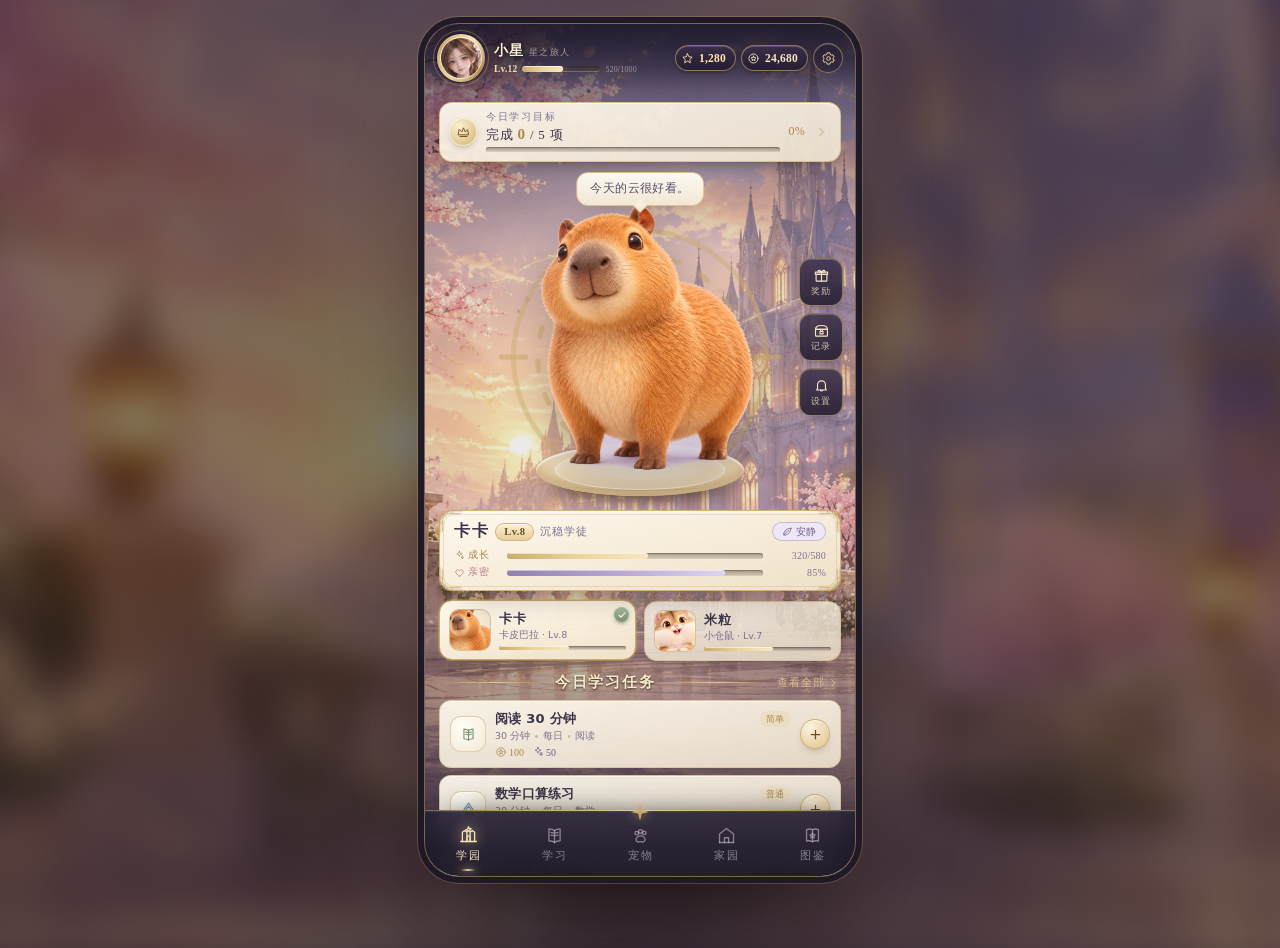
==== index.html @ 2365d0ed "xingban pwa" ====
<!DOCTYPE html>
<html lang="zh-CN">
<head>
  <meta charset="UTF-8" />
  <meta name="viewport" content="width=device-width, initial-scale=1, viewport-fit=cover" />
  <meta name="theme-color" content="#1A1624" />
  <meta name="description" content="星伴学园 · 典雅奇幻宠物养成学园，和卡皮巴拉、小仓鼠一起探索世界。" />
  <title>星伴学园 · Star Buddy Academy</title>
  <link rel="icon" type="image/svg+xml" href="assets/favicon.svg" />
  <link rel="apple-touch-icon" href="assets/favicon.svg" />
  <link rel="manifest" href="manifest.webmanifest" />
  <meta name="mobile-web-app-capable" content="yes" />
  <meta name="apple-mobile-web-app-capable" content="yes" />
  <meta name="apple-mobile-web-app-status-bar-style" content="black-translucent" />
  <meta name="apple-mobile-web-app-title" content="星伴学园" />
  <link rel="apple-touch-icon" sizes="180x180" href="assets/icons/apple-touch-icon.png" />

  <link rel="preload" as="image" href="assets/backgrounds/academy-dusk.webp" />
  <link rel="preload" as="image" href="assets/pets/capybara/idle.webp" />
  <link rel="preload" as="image" href="assets/pets/hamster/idle.webp" />

  <link rel="stylesheet" href="styles/tokens.css?v=5" />
  <link rel="stylesheet" href="styles/base.css?v=5" />
  <link rel="stylesheet" href="styles/components.css?v=5" />
  <link rel="stylesheet" href="styles/home.css?v=5" />
  <link rel="stylesheet" href="styles/pet.css?v=5" />
  <link rel="stylesheet" href="styles/pages.css?v=5" />
  <link rel="stylesheet" href="styles/modal.css?v=5" />
  <link rel="stylesheet" href="styles/wardrobe.css?v=5" />
  <link rel="stylesheet" href="styles/garden.css?v=5" />
  <link rel="stylesheet" href="styles/extras.css?v=5" />
  <link rel="stylesheet" href="styles/responsive.css?v=5" />
  <link rel="stylesheet" href="styles/polish.css?v=6" />

  <script src="js/vendor/vue.global.prod.js?v=5"></script>
  <script src="js/icons.js?v=5"></script>
  <script src="js/ornaments.js?v=5"></script>
  <script src="js/profiles.js?v=7"></script>
  <script src="js/assets.js?v=5"></script>
  <script src="js/pets.js?v=5"></script>
  <script src="js/data/catalog.js?v=5"></script>
  <script src="js/store.js?v=5"></script>
  <script src="js/data/wardrobe.js?v=5"></script>
  <script src="js/data/world.js?v=5"></script>
  <script src="js/store-world.js?v=5"></script>
  <script src="js/store-parent.js?v=5"></script>
  <script src="js/store-reset.js?v=7"></script>
</head>
<body>
  <div id="boot-error" style="display:none;position:fixed;inset:0;z-index:99999;background:#FFFDF7;color:#2B2233;padding:18px;font:13px/1.6 -apple-system,'Microsoft YaHei',sans-serif;overflow:auto;">
    <h2 style="font-size:16px;margin:0 0 8px;">星伴学园启动失败</h2>
    <p style="margin:0 0 10px;color:#8A6D3B;">请把这个画面截图发给开发者。</p>
    <pre id="boot-error-text" style="white-space:pre-wrap;word-break:break-all;background:#F4ECDC;border:1px solid #D9C79C;border-radius:8px;padding:10px;font-size:11px;margin:0 0 12px;"></pre>
    <button onclick="location.reload()" style="padding:10px 18px;border-radius:8px;border:1px solid #D9C79C;background:#F8EAC6;font-size:14px;">重新加载</button>
  </div>
  <script>
    window.__xbErr = (function () {
      var shown = false;
      return function (msg) {
        var box = document.getElementById('boot-error');
        var txt = document.getElementById('boot-error-text');
        if (!box || !txt) return;
        txt.textContent =
          '构建：2026-11-05-diagnostic\n' +
          'UA：' + navigator.userAgent + '\n' +
          'hint：' + msg;
        box.style.display = 'block';
        shown = true;
      };
    })();
    window.addEventListener('error', function (e) {
      var where = (e.filename || '') + ':' + (e.lineno || '');
      window.__xbErr((e.error && (e.error.stack || e.error.message)) || (e.message + ' @' + where));
    });
    window.addEventListener('unhandledrejection', function (e) {
      var r = e.reason;
      window.__xbErr('Promise 错误：' + ((r && (r.stack || r.message)) || r));
    });
    setTimeout(function () {
      var app = document.getElementById('app');
      if (app && app.querySelector('.boot')) {
        window.__xbErr('页面已加载，但 Vue 没有启动（可能是旧版 WebView 不支持某些语法）。');
      }
    }, 5000);
  </script>
  <div id="app">
    <div class="boot">
      <div class="boot__orb"></div>
      <p class="boot__text">星伴学园正在点亮灯火…</p>
    </div>
  </div>

  <noscript>
    <p style="padding:24px;font-family:sans-serif;">星伴学园需要启用 JavaScript 才能进入。</p>
  </noscript>

  <script src="js/audio.js?v=6"></script>
  <script src="js/fx.js?v=6"></script>
  <script src="js/components/ui.js?v=5"></script>
  <script src="js/components/pet-actor.js?v=5"></script>
  <script src="js/components/quest-card.js?v=5"></script>
  <script src="js/components/study-timer.js?v=5"></script>
  <script src="js/components/wardrobe.js?v=5"></script>
  <script src="js/components/parent-ui.js?v=5"></script>
  <script src="js/components/modals.js?v=5"></script>
  <script src="js/views/home.js?v=5"></script>
  <script src="js/views/study.js?v=5"></script>
  <script src="js/views/pet.js?v=5"></script>
  <script src="js/views/collection.js?v=5"></script>
  <script src="js/views/garden.js?v=5"></script>
  <script src="js/views/explore.js?v=5"></script>
  <script src="js/views/diary.js?v=5"></script>
  <script src="js/views/parent.js?v=5"></script>
  <script src="js/app.js?v=5"></script>
  <script>
    if ('serviceWorker' in navigator) {
      window.addEventListener('load', function () {
        navigator.serviceWorker.register('sw.js').catch(function () {});
      });
    }
  </script>
</body>
</html>
---- styles/tokens.css ----
/* ==========================================================================
   星伴学园 · 设计令牌 v2 · 典雅奇幻手游
   ivory / parchment / champagne gold / dusty lavender / mist blue / sage
   ========================================================================== */

:root {
  color-scheme: light;

  /* 象牙白 · 羊皮纸 */
  --ivory-0: #FFFCF6;
  --ivory-1: #FBF5E9;
  --ivory-2: #F5EBD9;
  --ivory-3: #EBDDC4;
  --parch-0: #F9F1E1;
  --parch-1: #F0E2C8;
  --parch-2: #E4D2B2;

  /* 香槟金 / 古铜金 */
  --gold-0: #F7EACA;
  --gold-1: #E3CA96;
  --gold-2: #C9A96A;
  --gold-3: #A9854A;
  --gold-4: #7C5E34;

  /* 灰调薰衣草紫 */
  --lav-0: #F0EBF9;
  --lav-1: #DED4EF;
  --lav-2: #B9A9D5;
  --lav-3: #8E7FAF;
  --lav-4: #6A5C88;
  --lav-5: #4A3F63;

  /* 雾霭蓝 */
  --blue-1: #CBDCEC;
  --blue-2: #93B2CD;
  --blue-3: #5F80A4;

  /* 鼠尾草绿 */
  --sage-1: #D6E2D3;
  --sage-2: #A8BFA5;
  --sage-3: #779171;

  /* 玫瑰粉 */
  --rose-1: #F2DADE;
  --rose-2: #DBABB4;
  --rose-3: #B87B86;

  /* 墨色 */
  --ink-1: #3B3448;
  --ink-2: #574E68;
  --ink-3: #7A7190;
  --ink-4: #A79DB8;
  --ink-5: #C9C1D6;
  --ink-6: #E4DFEC;

  --night-0: #241E31;
  --night-1: #1A1624;

  /* 语义色 */
  --text-strong: var(--ink-1);
  --text: var(--ink-2);
  --text-soft: var(--ink-3);
  --text-gold: var(--gold-3);

  /* 渐变 */
  --grad-parch: linear-gradient(168deg, #FDF8ED 0%, #F7EDDB 48%, #EFE0C6 100%);
  --grad-parch-deep: linear-gradient(168deg, #F6EAD4 0%, #EEDFC3 55%, #E3D0AE 100%);
  --grad-gold: linear-gradient(135deg, #F8ECCB 0%, #E3CA96 34%, #C9A96A 58%, #F2DFB2 100%);
  --grad-gold-line: linear-gradient(90deg, rgba(201, 169, 106, 0) 0%, #C9A96A 22%, #E8D5A6 50%, #C9A96A 78%, rgba(201, 169, 106, 0) 100%);
  --grad-lav: linear-gradient(163deg, #A99BCC 0%, #8375AC 46%, #5F527F 100%);
  --grad-night: linear-gradient(180deg, rgba(36, 30, 49, 0.92), rgba(26, 22, 36, 0.96));
  --grad-glass: linear-gradient(180deg, rgba(253, 248, 237, 0.94) 0%, rgba(246, 235, 214, 0.82) 100%);
  --grad-glass-dark: linear-gradient(180deg, rgba(58, 48, 74, 0.82) 0%, rgba(38, 31, 51, 0.9) 100%);

  /* 描边 */
  --line-gold: rgba(201, 169, 106, 0.85);
  --line-gold-soft: rgba(201, 169, 106, 0.45);
  --line-gold-faint: rgba(201, 169, 106, 0.22);
  --line-light: rgba(255, 255, 255, 0.7);

  /* 阴影 */
  --shadow-panel: 0 18px 36px -22px rgba(43, 31, 20, 0.55), 0 2px 0 rgba(255, 255, 255, 0.5) inset;
  --shadow-float: 0 26px 50px -26px rgba(30, 22, 18, 0.65);
  --shadow-soft: 0 8px 18px -12px rgba(43, 31, 20, 0.45);
  --shadow-gold: 0 0 18px -4px rgba(201, 169, 106, 0.55);
  --shadow-modal: 0 40px 90px -40px rgba(10, 8, 14, 0.9);
  --shadow-pet: drop-shadow(0 18px 22px rgba(53, 38, 28, 0.32));

  /* 圆角 */
  --r-xs: 6px;
  --r-sm: 10px;
  --r-md: 14px;
  --r-lg: 18px;
  --r-xl: 24px;
  --r-pill: 999px;

  /* 动效 */
  --ease-out: cubic-bezier(0.22, 0.88, 0.3, 1);
  --ease-spring: cubic-bezier(0.34, 1.4, 0.64, 1);
  --ease-soft: cubic-bezier(0.4, 0, 0.2, 1);

  /* 字体 */
  --font-title: "Noto Serif SC", "Source Han Serif SC", "Songti SC", "STSong", "SimSun", serif;
  --font-body: "PingFang SC", "HarmonyOS Sans SC", "MiSans", "Source Han Sans SC", "Noto Sans SC",
    "Microsoft YaHei", system-ui, -apple-system, sans-serif;
  --font-num: "Optima", "Palatino Linotype", "Georgia", var(--font-title);

  /* 布局 */
  --frame-max: 430px;
  --nav-h: 66px;
  --safe-top: env(safe-area-inset-top, 0px);
  --safe-bottom: env(safe-area-inset-bottom, 0px);

  /* 状态 / 分类色 */
  --tint-rose: #C88A93;
  --tint-blue: #6E8FB3;
  --tint-lavender: #8A78B8;
  --tint-sage: #79936F;
  --tint-mint: #6FA98F;
  --tint-gold: #B08644;
  --tint-violet: #8C6FB8;
}
---- styles/base.css ----
/* ==========================================================================
   星伴学园 · 基础层 v2
   ========================================================================== */

*,
*::before,
*::after {
  box-sizing: border-box;
}

html,
body {
  margin: 0;
  padding: 0;
  min-height: 100%;
}

html {
  -webkit-text-size-adjust: 100%;
  text-size-adjust: 100%;
}

body {
  font-family: var(--font-body);
  color: var(--text);
  background: #171320;
  min-height: 100dvh;
  -webkit-font-smoothing: antialiased;
  -moz-osx-font-smoothing: grayscale;
  overscroll-behavior: none;
}

/* 桌面：环境背景 */
body::before {
  content: "";
  position: fixed;
  inset: -40px;
  background:
    radial-gradient(120% 90% at 50% 0%, rgba(90, 72, 120, 0.5), transparent 60%),
    radial-gradient(90% 70% at 50% 100%, rgba(58, 44, 80, 0.7), transparent 66%),
    url("../assets/backgrounds/academy-dusk.webp") center / cover no-repeat;
  filter: blur(16px) saturate(1.15) brightness(0.52);
  transform: scale(1.06);
  z-index: 0;
}

#app {
  position: relative;
  z-index: 1;
  min-height: 100dvh;
}

body.parent-mode #app {
  width: 100%;
}

button {
  font: inherit;
  color: inherit;
  border: 0;
  margin: 0;
  padding: 0;
  background: none;
  cursor: pointer;
  -webkit-tap-highlight-color: transparent;
  touch-action: manipulation;
}

img {
  display: block;
  max-width: 100%;
  -webkit-user-drag: none;
  user-select: none;
}

svg {
  display: block;
  flex-shrink: 0;
}

p,
h1,
h2,
h3,
h4 {
  margin: 0;
}

ul,
ol {
  margin: 0;
  padding: 0;
  list-style: none;
}

:focus-visible {
  outline: 2px solid var(--lav-2);
  outline-offset: 3px;
  border-radius: 6px;
}

.sr-only {
  position: absolute;
  width: 1px;
  height: 1px;
  padding: 0;
  margin: -1px;
  overflow: hidden;
  clip: rect(0, 0, 0, 0);
  white-space: nowrap;
  border: 0;
}

/* ============================ 手游容器 ============================ */

.app-frame {
  position: relative;
  width: 100%;
  max-width: var(--frame-max);
  height: 100dvh;
  margin: 0 auto;
  overflow: hidden;
  background: var(--night-0);
  isolation: isolate;
}

@media (min-width: 900px) {
  body {
    display: flex;
    align-items: center;
    justify-content: center;
    padding: 24px;
  }

  #app {
    width: 430px;
    max-width: 100%;
  }

  .app-frame {
    width: 430px;
    max-width: 100%;
    height: min(920px, calc(100dvh - 48px));
    border-radius: 34px;
    box-shadow:
      0 0 0 1px rgba(201, 169, 106, 0.55),
      0 0 0 7px rgba(28, 23, 38, 0.95),
      0 0 0 8px rgba(201, 169, 106, 0.28),
      0 60px 120px -50px rgba(0, 0, 0, 0.9),
      0 0 120px -20px rgba(140, 110, 90, 0.35);
  }
}

/* ============================ 场景层 ============================ */

.scene {
  position: absolute;
  inset: 0;
  z-index: 0;
  overflow: hidden;
  pointer-events: none;
}

.scene__bg {
  position: absolute;
  inset: 0;
  width: 100%;
  height: 100%;
  object-fit: cover;
  object-position: 52% 42%;
  transform: scale(1.04);
  filter: saturate(0.98) brightness(1.02);
}

.scene__veil {
  position: absolute;
  inset: 0;
  background:
    linear-gradient(180deg, rgba(30, 24, 44, 0.72) 0%, rgba(30, 24, 44, 0.28) 12%, rgba(30, 24, 44, 0) 26%),
    linear-gradient(0deg, rgba(26, 20, 36, 0.88) 0%, rgba(26, 20, 36, 0.35) 16%, rgba(26, 20, 36, 0) 38%),
    radial-gradient(120% 80% at 50% 46%, rgba(255, 244, 220, 0.06) 0%, rgba(24, 18, 34, 0.32) 100%);
}

.scene__glow {
  position: absolute;
  left: 50%;
  top: 38%;
  width: min(130vw, 560px);
  height: min(130vw, 560px);
  transform: translate(-50%, -50%);
  background: radial-gradient(circle at 50% 50%, rgba(255, 236, 200, 0.22) 0%, rgba(255, 236, 200, 0) 62%);
  filter: blur(4px);
}

.scene__dust {
  position: absolute;
  inset: 0;
}

.dust {
  position: absolute;
  width: var(--s, 3px);
  height: var(--s, 3px);
  border-radius: 50%;
  background: #ffeccb;
  box-shadow: 0 0 8px 2px rgba(255, 226, 170, 0.8);
  opacity: 0;
  animation: dust-float var(--dur, 14s) linear infinite;
  animation-delay: var(--delay, 0s);
}

@keyframes dust-float {
  0% {
    transform: translate3d(0, 16px, 0) scale(0.6);
    opacity: 0;
  }
  18% {
    opacity: 0.85;
  }
  70% {
    opacity: 0.4;
  }
  100% {
    transform: translate3d(var(--drift, 14px), -110px, 0) scale(1.1);
    opacity: 0;
  }
}

/* 纸感颗粒 */
.grain {
  position: absolute;
  inset: 0;
  z-index: 60;
  pointer-events: none;
  opacity: 0.22;
  mix-blend-mode: soft-light;
  background-image: url("data:image/svg+xml;utf8,<svg xmlns='http://www.w3.org/2000/svg' width='160' height='160'><filter id='n'><feTurbulence type='fractalNoise' baseFrequency='0.9' numOctaves='2' stitchTiles='stitch'/><feColorMatrix type='saturate' values='0'/></filter><rect width='100%25' height='100%25' filter='url(%23n)' opacity='0.5'/></svg>");
}

/* ============================ 顶部状态栏 ============================ */

.hud {
  position: absolute;
  top: 0;
  left: 0;
  right: 0;
  z-index: 30;
  padding: calc(8px + var(--safe-top)) 12px 8px;
  display: flex;
  align-items: center;
  gap: 9px;
  background: linear-gradient(180deg, rgba(24, 19, 34, 0.74) 0%, rgba(24, 19, 34, 0.36) 62%, rgba(24, 19, 34, 0) 100%);
}

.hud__id {
  flex: 1;
  min-width: 0;
  display: flex;
  flex-direction: column;
  gap: 4px;
}

.hud__top {
  display: flex;
  align-items: baseline;
  gap: 5px;
  min-width: 0;
}

.hud__name {
  font-family: var(--font-title);
  font-size: 14px;
  font-weight: 700;
  letter-spacing: 0.08em;
  color: #FBF0D6;
  text-shadow: 0 1px 4px rgba(0, 0, 0, 0.75);
  white-space: nowrap;
}

.hud__title {
  font-size: 8.5px;
  letter-spacing: 0.14em;
  color: rgba(246, 230, 200, 0.6);
  white-space: nowrap;
  overflow: hidden;
  text-overflow: ellipsis;
}

.hud__lv-row {
  display: flex;
  align-items: center;
  gap: 5px;
  min-width: 0;
}

.hud__lv {
  font-family: var(--font-num);
  font-size: 9.5px;
  font-weight: 600;
  letter-spacing: 0.02em;
  color: #F2DFB2;
  white-space: nowrap;
}

.hud__bar {
  flex: 1;
  max-width: 78px;
}

.hud__exp {
  font-size: 8px;
  color: rgba(246, 236, 216, 0.5);
  white-space: nowrap;
}

.hud__pills {
  display: flex;
  align-items: center;
  gap: 5px;
  flex-shrink: 0;
}

.hud__pills .pill {
  height: 26px;
  padding: 0 9px 0 5px;
  font-size: 11.5px;
}

.hud__pills .pill svg {
  width: 13px;
  height: 13px;
}

.hud__pills .icon-btn {
  width: 30px;
  height: 30px;
}

.hud__pills .icon-btn svg {
  width: 15px;
  height: 15px;
}

/* ============================ 滚动内容 ============================ */

.app-scroll {
  position: absolute;
  inset: calc(70px + var(--safe-top)) 0 0;
  overflow-y: auto;
  overflow-x: hidden;
  -webkit-overflow-scrolling: touch;
  scrollbar-width: thin;
  scrollbar-color: rgba(201, 169, 106, 0.45) transparent;
}

.app-scroll::-webkit-scrollbar {
  width: 4px;
}

.app-scroll::-webkit-scrollbar-thumb {
  background: rgba(201, 169, 106, 0.4);
  border-radius: 4px;
}

.page {
  padding: 4px 12px calc(var(--nav-h) + 28px + var(--safe-bottom));
  display: flex;
  flex-direction: column;
  gap: 10px;
  animation: page-in 0.42s var(--ease-out) both;
}

@keyframes page-in {
  from {
    opacity: 0;
    transform: translateY(10px);
  }
  to {
    opacity: 1;
    transform: translateY(0);
  }
}

/* ============================ 启动占位 ============================ */

.boot {
  min-height: 100dvh;
  display: flex;
  flex-direction: column;
  align-items: center;
  justify-content: center;
  gap: 16px;
  background: #1a1624;
  color: rgba(246, 236, 216, 0.68);
  font-size: 12.5px;
  letter-spacing: 0.14em;
}

.boot__orb {
  width: 54px;
  height: 54px;
  border-radius: 50%;
  background: radial-gradient(circle at 34% 30%, #fff, #e3ca96 46%, #8e7faf 100%);
  box-shadow: 0 0 0 10px rgba(201, 169, 106, 0.12), 0 18px 40px -16px rgba(0, 0, 0, 0.85);
  animation: glow-pulse 2.4s var(--ease-soft) infinite;
}

/* ============================ 字体层级 ============================ */

.t-title {
  font-family: var(--font-title);
  font-size: 19px;
  font-weight: 700;
  letter-spacing: 0.12em;
  color: var(--ink-1);
}

.t-panel-title {
  font-family: var(--font-title);
  font-size: 15px;
  font-weight: 700;
  letter-spacing: 0.1em;
  color: var(--ink-1);
}

.t-label {
  font-size: 11px;
  letter-spacing: 0.14em;
  color: var(--ink-3);
}

.t-num {
  font-family: var(--font-num);
  font-variant-numeric: tabular-nums;
  letter-spacing: 0.02em;
}

.t-soft {
  color: var(--text-soft);
}

.t-gold {
  color: var(--gold-3);
}

/* ============================ 通用动效 ============================ */

@keyframes fade-up {
  from {
    opacity: 0;
    transform: translateY(12px);
  }
  to {
    opacity: 1;
    transform: translateY(0);
  }
}

@keyframes fade-in {
  from {
    opacity: 0;
  }
  to {
    opacity: 1;
  }
}

@keyframes pop-in {
  0% {
    opacity: 0;
    transform: scale(0.88);
  }
  100% {
    opacity: 1;
    transform: scale(1);
  }
}

@keyframes twinkle {
  0%,
  100% {
    opacity: 0.18;
    transform: scale(0.7);
  }
  50% {
    opacity: 1;
    transform: scale(1.08);
  }
}

@keyframes shimmer {
  0% {
    transform: translateX(-140%);
  }
  100% {
    transform: translateX(220%);
  }
}

@keyframes spin-slow {
  to {
    transform: rotate(360deg);
  }
}

@keyframes glow-pulse {
  0%,
  100% {
    opacity: 0.55;
    transform: scale(0.96);
  }
  50% {
    opacity: 0.95;
    transform: scale(1.04);
  }
}

@keyframes float-y {
  0%,
  100% {
    transform: translateY(0);
  }
  50% {
    transform: translateY(-6px);
  }
}

.orn {
  color: var(--gold-2);
  pointer-events: none;
}

@media (prefers-reduced-motion: reduce) {
  *,
  *::before,
  *::after {
    animation-duration: 0.001ms !important;
    animation-iteration-count: 1 !important;
    transition-duration: 0.001ms !important;
  }
}
---- styles/components.css ----
/* ==========================================================================
   星伴学园 · 组件库 v2（面板 / 按钮 / 弹窗 / 导航 / 进度 / 表单）
   ========================================================================== */

/* ============================ 面板 ============================ */

.panel {
  position: relative;
  border-radius: var(--r-md);
  background: var(--grad-parch);
  border: 1px solid var(--line-gold);
  box-shadow: var(--shadow-panel);
  isolation: isolate;
}

.panel::before {
  content: "";
  position: absolute;
  inset: 3px;
  border: 1px solid rgba(201, 169, 106, 0.32);
  border-radius: 11px;
  pointer-events: none;
  z-index: 1;
}

.panel::after {
  content: "";
  position: absolute;
  inset: 0;
  border-radius: inherit;
  pointer-events: none;
  background-image: repeating-linear-gradient(
    48deg,
    rgba(255, 255, 255, 0.55) 0 1px,
    rgba(255, 255, 255, 0) 1px 5px
  );
  opacity: 0.16;
  z-index: 0;
}

.panel > * {
  position: relative;
  z-index: 2;
}

.panel__corner {
  position: absolute;
  width: 24px;
  height: 24px;
  color: var(--gold-2);
  z-index: 3;
  pointer-events: none;
  filter: drop-shadow(0 0 1px rgba(120, 90, 40, 0.35));
}

.panel__corner .orn,
.modal__corner .orn {
  width: 100%;
  height: 100%;
}

.panel__corner--tl {
  left: -1px;
  top: -1px;
}

.panel__corner--tr {
  right: -1px;
  top: -1px;
  transform: rotate(90deg);
}

.panel__corner--br {
  right: -1px;
  bottom: -1px;
  transform: rotate(180deg);
}

.panel__corner--bl {
  left: -1px;
  bottom: -1px;
  transform: rotate(270deg);
}

.panel__body {
  position: relative;
  z-index: 2;
  padding: 12px 14px;
}

/* 深色玻璃面板（HUD / 导航） */
.panel--night {
  background: var(--grad-glass-dark);
  border-color: rgba(201, 169, 106, 0.6);
  box-shadow: 0 12px 26px -18px rgba(0, 0, 0, 0.9), inset 0 1px 0 rgba(255, 255, 255, 0.22);
  -webkit-backdrop-filter: blur(12px) saturate(1.1);
  backdrop-filter: blur(12px) saturate(1.1);
}

.panel--night::before {
  border-color: rgba(201, 169, 106, 0.35);
}

.panel--night::after {
  opacity: 0.05;
}

/* 稀有 / 奖励面板 */
.panel--rare {
  background: linear-gradient(168deg, #FFF7E4 0%, #F6E5C1 48%, #EDD5A6 100%);
  border-color: var(--gold-2);
  box-shadow: 0 0 0 1px rgba(201, 169, 106, 0.35), 0 18px 34px -22px rgba(60, 40, 20, 0.7),
    0 0 26px -10px rgba(226, 196, 138, 0.85);
}

/* 轻量信息卡 */
.card {
  position: relative;
  border-radius: var(--r-md);
  background: linear-gradient(180deg, rgba(255, 252, 244, 0.92), rgba(248, 239, 223, 0.86));
  border: 1px solid rgba(201, 169, 106, 0.5);
  box-shadow: var(--shadow-soft);
  overflow: hidden;
}

.card::before {
  content: "";
  position: absolute;
  inset: 2px;
  border: 1px solid rgba(201, 169, 106, 0.18);
  border-radius: 11px;
  pointer-events: none;
}

/* ============================ 标题 / 分隔 ============================ */

.sec-head {
  display: flex;
  align-items: center;
  gap: 8px;
  padding: 2px 2px 0;
}

.sec-head__line {
  flex: 1;
  height: 1px;
  background: var(--grad-gold-line);
  opacity: 0.8;
}

.sec-head__title {
  display: flex;
  align-items: center;
  gap: 6px;
  font-family: var(--font-title);
  font-size: 15px;
  font-weight: 700;
  letter-spacing: 0.12em;
  color: var(--gold-0);
  text-shadow: 0 1px 2px rgba(20, 14, 10, 0.8), 0 0 12px rgba(226, 196, 138, 0.35);
}

.sec-head__more {
  display: flex;
  align-items: center;
  gap: 2px;
  font-size: 11px;
  letter-spacing: 0.08em;
  color: var(--gold-1);
  opacity: 0.9;
}

/* 面板内的标题改用深金，避免奶白在浅底上看不清 */
.panel .sec-head__title {
  color: var(--gold-3);
  text-shadow: 0 1px 0 rgba(255, 255, 255, 0.7);
}

.panel .sec-head__more {
  color: var(--gold-3);
  opacity: 0.85;
}

.panel .sec-head__line {
  opacity: 0.42;
}

.divider {
  display: flex;
  align-items: center;
  gap: 8px;
  color: var(--gold-2);
  opacity: 0.75;
}

.divider svg {
  width: 100%;
  height: 10px;
}

/* ============================ 按钮 ============================ */

.btn {
  position: relative;
  display: inline-flex;
  align-items: center;
  justify-content: center;
  gap: 6px;
  height: 42px;
  padding: 0 20px;
  border-radius: 11px;
  font-family: var(--font-title);
  font-size: 13.5px;
  font-weight: 700;
  letter-spacing: 0.1em;
  color: var(--gold-3);
  background: linear-gradient(180deg, #FCF6E9 0%, #F1E4CB 52%, #E7D5B4 100%);
  border: 1px solid var(--line-gold);
  box-shadow: inset 0 1px 0 rgba(255, 255, 255, 0.9), 0 6px 14px -10px rgba(60, 40, 20, 0.7);
  transition: transform 0.22s var(--ease-spring), box-shadow 0.22s, filter 0.2s;
  white-space: nowrap;
}

.btn::after {
  content: "";
  position: absolute;
  inset: 3px;
  border-radius: 8px;
  border: 1px solid rgba(201, 169, 106, 0.32);
  pointer-events: none;
}

.btn:active {
  transform: translateY(1px) scale(0.985);
}

.btn:disabled {
  opacity: 0.55;
  cursor: default;
}

.btn--primary {
  color: #FFF9EA;
  background: linear-gradient(170deg, #A294C6 0%, #8273AD 46%, #635687 100%);
  border-color: #C9A96A;
  box-shadow:
    inset 0 1px 0 rgba(255, 255, 255, 0.35),
    0 0 0 1px rgba(201, 169, 106, 0.55),
    0 10px 20px -12px rgba(50, 34, 80, 0.95);
  text-shadow: 0 1px 2px rgba(40, 26, 60, 0.7);
}

.btn--primary::after {
  border-color: rgba(240, 222, 176, 0.35);
}

.btn--gold {
  color: #5A4020;
  background: linear-gradient(180deg, #F9EBC8 0%, #E9CF98 50%, #D5B274 100%);
  border-color: #B99356;
  text-shadow: 0 1px 0 rgba(255, 255, 255, 0.5);
}

.btn--ghost {
  background: rgba(255, 252, 245, 0.28);
  color: var(--gold-0);
  border-color: rgba(201, 169, 106, 0.6);
  box-shadow: inset 0 1px 0 rgba(255, 255, 255, 0.2);
}

.btn--sm {
  height: 32px;
  padding: 0 14px;
  font-size: 12px;
  border-radius: 9px;
}

.btn--sm::after {
  border-radius: 6px;
}

.btn--block {
  width: 100%;
}

.btn__icon {
  display: grid;
  place-items: center;
  width: 16px;
  height: 16px;
}

.btn:not(:disabled):hover {
  filter: brightness(1.03);
}

.icon-btn {
  display: grid;
  place-items: center;
  width: 34px;
  height: 34px;
  border-radius: 50%;
  color: var(--gold-1);
  background: rgba(30, 24, 42, 0.45);
  border: 1px solid rgba(201, 169, 106, 0.55);
  box-shadow: inset 0 1px 0 rgba(255, 255, 255, 0.18);
  transition: transform 0.2s var(--ease-spring), background 0.2s;
}

.icon-btn:active {
  transform: scale(0.92);
}

.icon-btn svg {
  width: 17px;
  height: 17px;
}

/* ============================ 资源胶囊 ============================ */

.pill {
  display: inline-flex;
  align-items: center;
  gap: 5px;
  height: 28px;
  padding: 0 10px 0 6px;
  border-radius: var(--r-pill);
  font-family: var(--font-num);
  font-size: 12.5px;
  font-weight: 700;
  color: #F6E7C4;
  background: linear-gradient(180deg, rgba(56, 45, 72, 0.9), rgba(34, 27, 46, 0.94));
  border: 1px solid rgba(201, 169, 106, 0.62);
  box-shadow: inset 0 1px 0 rgba(255, 255, 255, 0.16), 0 3px 8px -5px rgba(0, 0, 0, 0.9);
  letter-spacing: 0.02em;
}

.pill svg {
  width: 15px;
  height: 15px;
}

.pill--sun {
  color: #FFE6AE;
}

.pill--moon {
  color: #EFE2FF;
}

/* ============================ 进度条 ============================ */

.bar {
  position: relative;
  height: 9px;
  border-radius: var(--r-pill);
  background: linear-gradient(180deg, rgba(70, 55, 40, 0.35), rgba(70, 55, 40, 0.22));
  box-shadow: inset 0 1px 2px rgba(30, 20, 10, 0.45), inset 0 -1px 0 rgba(255, 255, 255, 0.25);
  overflow: hidden;
}

.bar__fill {
  position: relative;
  height: 100%;
  width: var(--p, 0%);
  border-radius: var(--r-pill);
  background: linear-gradient(90deg, #C9A96A 0%, #EBD49C 50%, #F7E7BE 100%);
  box-shadow: 0 0 10px rgba(232, 205, 148, 0.6), inset 0 1px 0 rgba(255, 255, 255, 0.6);
  transition: width 0.7s var(--ease-out);
  overflow: hidden;
}

.bar__fill::after {
  content: "";
  position: absolute;
  inset: 0;
  background: linear-gradient(100deg, transparent 15%, rgba(255, 255, 255, 0.55) 48%, transparent 78%);
  transform: translateX(-140%);
  animation: shimmer 3.4s 1s var(--ease-soft) infinite;
}

.bar--lav .bar__fill {
  background: linear-gradient(90deg, #8E7FAF 0%, #B9A9D5 55%, #DED4EF 100%);
  box-shadow: 0 0 10px rgba(185, 169, 213, 0.55), inset 0 1px 0 rgba(255, 255, 255, 0.5);
}

.bar--thin {
  height: 6px;
}

/* ============================ 弹窗 ============================ */

.modal-mask {
  position: absolute;
  inset: 0;
  z-index: 90;
  display: flex;
  align-items: center;
  justify-content: center;
  padding: 22px 18px;
  background: radial-gradient(120% 90% at 50% 40%, rgba(24, 18, 34, 0.6), rgba(12, 9, 18, 0.86));
  -webkit-backdrop-filter: blur(5px);
  backdrop-filter: blur(5px);
}

.modal {
  position: relative;
  width: 100%;
  max-width: 340px;
  max-height: 86%;
  display: flex;
  flex-direction: column;
  border-radius: 16px;
  background: var(--grad-parch);
  border: 1px solid var(--gold-2);
  box-shadow:
    0 0 0 1px rgba(201, 169, 106, 0.35),
    0 0 0 5px rgba(28, 22, 38, 0.55),
    var(--shadow-modal);
  animation: modal-in 0.34s var(--ease-spring) both;
  isolation: isolate;
}

.modal::before {
  content: "";
  position: absolute;
  inset: 0;
  border-radius: inherit;
  background-image: repeating-linear-gradient(
    48deg,
    rgba(255, 255, 255, 0.55) 0 1px,
    rgba(255, 255, 255, 0) 1px 5px
  );
  opacity: 0.15;
  pointer-events: none;
  z-index: 0;
}

.modal > * {
  position: relative;
  z-index: 1;
}

@keyframes modal-in {
  from {
    opacity: 0;
    transform: translateY(14px) scale(0.94);
  }
  to {
    opacity: 1;
    transform: translateY(0) scale(1);
  }
}

.modal__corner {
  position: absolute;
  width: 30px;
  height: 30px;
  color: var(--gold-2);
  z-index: 4;
  pointer-events: none;
  filter: drop-shadow(0 0 1.5px rgba(120, 90, 40, 0.45));
}

.modal__corner--tl {
  left: -2px;
  top: -2px;
}

.modal__corner--tr {
  right: -2px;
  top: -2px;
  transform: rotate(90deg);
}

.modal__corner--br {
  right: -2px;
  bottom: -2px;
  transform: rotate(180deg);
}

.modal__corner--bl {
  left: -2px;
  bottom: -2px;
  transform: rotate(270deg);
}

.modal__head {
  position: relative;
  padding: 18px 18px 6px;
  text-align: center;
  flex-shrink: 0;
}

.modal__crest {
  display: grid;
  place-items: center;
  width: 34px;
  height: 34px;
  margin: 0 auto 6px;
  color: var(--gold-3);
}

.modal__crest svg {
  width: 32px;
  height: 32px;
}

.modal__title {
  font-family: var(--font-title);
  font-size: 18px;
  font-weight: 700;
  letter-spacing: 0.16em;
  color: var(--ink-1);
  text-indent: 0.16em;
}

.modal__sub {
  margin-top: 4px;
  font-size: 11.5px;
  letter-spacing: 0.06em;
  color: var(--ink-3);
}

.modal__body {
  padding: 10px 18px 4px;
  overflow-y: auto;
  font-size: 13px;
  line-height: 1.8;
  color: var(--ink-2);
}

.modal__foot {
  display: flex;
  gap: 10px;
  padding: 14px 18px 18px;
  flex-shrink: 0;
}

.modal__foot .btn {
  flex: 1;
}

.modal__close {
  position: absolute;
  top: 8px;
  right: 8px;
  z-index: 5;
  display: grid;
  place-items: center;
  width: 28px;
  height: 28px;
  border-radius: 50%;
  color: var(--gold-3);
  background: rgba(255, 252, 244, 0.7);
  border: 1px solid rgba(201, 169, 106, 0.5);
  transition: transform 0.2s var(--ease-spring);
}

.modal__close:active {
  transform: scale(0.9) rotate(90deg);
}

.modal__close svg {
  width: 13px;
  height: 13px;
}

/* ============================ 表单 ============================ */

.field {
  display: flex;
  flex-direction: column;
  gap: 5px;
  margin-bottom: 11px;
}

.field__label {
  display: flex;
  align-items: center;
  gap: 4px;
  font-size: 11px;
  font-weight: 600;
  letter-spacing: 0.12em;
  color: var(--gold-3);
}

.field__label i {
  font-style: normal;
  color: #C97B6B;
}

.input,
.textarea,
.select {
  width: 100%;
  font-family: var(--font-body);
  font-size: 13px;
  color: var(--ink-1);
  background: rgba(255, 253, 247, 0.86);
  border: 1px solid rgba(201, 169, 106, 0.55);
  border-radius: 9px;
  padding: 9px 11px;
  outline: none;
  box-shadow: inset 0 1px 3px rgba(70, 50, 30, 0.12);
  transition: border-color 0.2s, box-shadow 0.2s;
}

.input:focus,
.textarea:focus,
.select:focus {
  border-color: var(--gold-2);
  box-shadow: inset 0 1px 3px rgba(70, 50, 30, 0.12), 0 0 0 3px rgba(201, 169, 106, 0.22);
}

.textarea {
  min-height: 60px;
  resize: vertical;
  line-height: 1.7;
}

.select {
  appearance: none;
  background-image: linear-gradient(45deg, transparent 50%, var(--gold-3) 50%),
    linear-gradient(135deg, var(--gold-3) 50%, transparent 50%);
  background-position: calc(100% - 15px) 17px, calc(100% - 10px) 17px;
  background-size: 5px 5px, 5px 5px;
  background-repeat: no-repeat;
}

.field-row {
  display: flex;
  gap: 8px;
}

.field-row > .field {
  flex: 1;
  margin-bottom: 0;
}

.chips {
  display: flex;
  flex-wrap: wrap;
  gap: 6px;
}

.chip {
  height: 28px;
  padding: 0 11px;
  border-radius: var(--r-pill);
  font-size: 11.5px;
  letter-spacing: 0.04em;
  color: var(--ink-3);
  background: rgba(255, 253, 247, 0.6);
  border: 1px solid rgba(201, 169, 106, 0.4);
  transition: all 0.2s var(--ease-out);
  white-space: nowrap;
}

.chip.is-on {
  color: #4A3A20;
  background: linear-gradient(180deg, #F8EAC6, #E5C995);
  border-color: var(--gold-2);
  box-shadow: 0 3px 8px -5px rgba(90, 60, 30, 0.8);
}

/* ============================ 底部导航 ============================ */

.nav {
  position: absolute;
  left: 0;
  right: 0;
  bottom: 0;
  z-index: 40;
  height: calc(var(--nav-h) + var(--safe-bottom));
  padding-bottom: var(--safe-bottom);
  display: grid;
  grid-template-columns: repeat(5, 1fr);
  background: linear-gradient(180deg, rgba(38, 31, 51, 0.92) 0%, rgba(26, 21, 36, 0.97) 100%);
  border-top: 1px solid rgba(201, 169, 106, 0.55);
  box-shadow: 0 -12px 30px -20px rgba(0, 0, 0, 0.9), inset 0 1px 0 rgba(255, 255, 255, 0.08);
  -webkit-backdrop-filter: blur(10px);
  backdrop-filter: blur(10px);
}

.nav::before {
  content: "";
  position: absolute;
  left: 0;
  right: 0;
  top: -1px;
  height: 1px;
  background: var(--grad-gold-line);
  opacity: 0.9;
}

.nav__crest {
  position: absolute;
  left: 50%;
  top: -9px;
  width: 20px;
  height: 20px;
  transform: translateX(-50%);
  color: var(--gold-1);
  filter: drop-shadow(0 0 6px rgba(226, 196, 138, 0.55));
  pointer-events: none;
}

.nav__item {
  position: relative;
  display: flex;
  flex-direction: column;
  align-items: center;
  justify-content: center;
  gap: 3px;
  color: rgba(214, 204, 224, 0.55);
  transition: color 0.25s, transform 0.25s var(--ease-spring);
}

.nav__item:active {
  transform: scale(0.94);
}

.nav__icon {
  display: grid;
  place-items: center;
  width: 22px;
  height: 22px;
  transition: transform 0.3s var(--ease-spring), filter 0.3s;
}

.nav__icon svg {
  width: 21px;
  height: 21px;
  stroke-width: 1.5;
}

.nav__label {
  font-family: var(--font-title);
  font-size: 10.5px;
  letter-spacing: 0.14em;
  text-indent: 0.14em;
}

.nav__item.is-active {
  color: #F5E2B4;
}

.nav__item.is-active .nav__icon {
  transform: translateY(-1px);
  filter: drop-shadow(0 0 7px rgba(240, 214, 158, 0.75));
}

.nav__item.is-active::after {
  content: "";
  position: absolute;
  bottom: 5px;
  width: 16px;
  height: 2px;
  border-radius: 2px;
  background: linear-gradient(90deg, transparent, #E3CA96, transparent);
  box-shadow: 0 0 8px rgba(226, 196, 138, 0.9);
}

/* ============================ Toast ============================ */

.toast-wrap {
  position: absolute;
  left: 50%;
  bottom: calc(var(--nav-h) + 18px + var(--safe-bottom));
  z-index: 80;
  transform: translateX(-50%);
  width: max-content;
  max-width: 84%;
  pointer-events: none;
}

.toast {
  display: flex;
  align-items: center;
  gap: 7px;
  padding: 9px 15px;
  border-radius: var(--r-pill);
  font-size: 12px;
  letter-spacing: 0.04em;
  color: #F6E9CC;
  background: linear-gradient(180deg, rgba(52, 42, 66, 0.96), rgba(32, 26, 44, 0.97));
  border: 1px solid rgba(201, 169, 106, 0.6);
  box-shadow: 0 14px 28px -16px rgba(0, 0, 0, 0.9), inset 0 1px 0 rgba(255, 255, 255, 0.14);
  -webkit-backdrop-filter: blur(10px);
  backdrop-filter: blur(10px);
}

.toast svg {
  width: 14px;
  height: 14px;
  color: var(--gold-1);
}

.toast-enter-active,
.toast-leave-active {
  transition: opacity 0.28s, transform 0.34s var(--ease-spring);
}

.toast-enter-from,
.toast-leave-to {
  opacity: 0;
  transform: translateY(8px) scale(0.94);
}

/* ============================ 通用小件 ============================ */

.tag {
  display: inline-flex;
  align-items: center;
  gap: 3px;
  height: 19px;
  padding: 0 7px;
  border-radius: var(--r-pill);
  font-size: 9.5px;
  font-weight: 600;
  letter-spacing: 0.06em;
  color: var(--gold-3);
  background: rgba(255, 250, 238, 0.75);
  border: 1px solid rgba(201, 169, 106, 0.5);
}

.tag--lav {
  color: var(--lav-4);
  background: rgba(238, 232, 250, 0.8);
  border-color: rgba(169, 154, 200, 0.55);
}

.tag--rose {
  color: var(--rose-3);
  background: rgba(250, 236, 238, 0.85);
  border-color: rgba(219, 171, 180, 0.55);
}

.tag--sage {
  color: var(--sage-3);
  background: rgba(236, 244, 236, 0.8);
  border-color: rgba(168, 191, 165, 0.6);
}

.tag--muted {
  color: var(--ink-3);
  background: rgba(255, 255, 255, 0.55);
  border-color: rgba(160, 150, 175, 0.35);
}

.avatar-frame {
  position: relative;
  width: 50px;
  height: 50px;
  border-radius: 50%;
  padding: 3px;
  background: conic-gradient(from 210deg, #E9D3A1, #C9A96A, #F4E4BC, #B08A4F, #E9D3A1);
  box-shadow: 0 0 0 1px rgba(30, 22, 40, 0.7), 0 6px 14px -8px rgba(0, 0, 0, 0.9);
  flex-shrink: 0;
}

.avatar-frame img {
  width: 100%;
  height: 100%;
  border-radius: 50%;
  object-fit: cover;
  border: 1px solid rgba(255, 247, 228, 0.8);
}

.avatar-frame::after {
  content: "";
  position: absolute;
  inset: -4px;
  border-radius: 50%;
  border: 1px solid rgba(201, 169, 106, 0.4);
  pointer-events: none;
}

.empty {
  padding: 22px 12px;
  text-align: center;
  color: var(--ink-3);
  font-size: 12px;
  letter-spacing: 0.06em;
}

.empty__icon {
  width: 40px;
  height: 40px;
  margin: 0 auto 8px;
  opacity: 0.5;
  color: var(--gold-3);
}

/* 页面切换 */
.view-enter-active {
  transition: opacity 0.3s var(--ease-out), transform 0.36s var(--ease-out);
}

.view-leave-active {
  transition: opacity 0.18s ease, transform 0.18s ease;
  position: absolute;
  inset: 0;
}

.view-enter-from {
  opacity: 0;
  transform: translateY(10px);
}

.view-leave-to {
  opacity: 0;
  transform: translateY(-6px);
}
---- styles/home.css ----
/* ==========================================================================
   星伴学园 · 首页 / 舞台 / 宠物状态
   ========================================================================== */

/* ============================ 今日目标条 ============================ */

.goal {
  position: relative;
  display: flex;
  align-items: center;
  gap: 9px;
  width: 100%;
  padding: 8px 12px 9px 9px;
  border-radius: 13px;
  text-align: left;
  background: linear-gradient(168deg, rgba(253, 248, 237, 0.95), rgba(243, 231, 210, 0.9));
  border: 1px solid rgba(201, 169, 106, 0.65);
  box-shadow: 0 10px 22px -16px rgba(20, 14, 10, 0.85), inset 0 1px 0 rgba(255, 255, 255, 0.7);
  transition: transform 0.2s var(--ease-out);
}

.goal:active {
  transform: scale(0.99);
}

.goal__crown {
  display: grid;
  place-items: center;
  width: 28px;
  height: 28px;
  border-radius: 50%;
  color: #7A5622;
  background: radial-gradient(circle at 35% 30%, #FBF0D2, #E3CA96 60%, #C9A96A);
  box-shadow: inset 0 0 0 1px rgba(255, 255, 255, 0.6), 0 3px 8px -5px rgba(90, 60, 20, 0.9);
  flex-shrink: 0;
}

.goal__body {
  flex: 1;
  min-width: 0;
  display: flex;
  flex-direction: column;
  gap: 2px;
}

.goal__label {
  font-size: 9.5px;
  letter-spacing: 0.18em;
  color: var(--ink-3);
}

.goal__main {
  font-family: var(--font-title);
  font-size: 13px;
  letter-spacing: 0.06em;
  color: var(--ink-1);
}

.goal__main b {
  font-family: var(--font-num);
  font-size: 15px;
  color: var(--gold-3);
}

.goal__body .bar {
  margin-top: 1px;
  height: 5px;
}

.goal__pct {
  font-size: 12px;
  color: var(--gold-3);
  letter-spacing: 0.02em;
}

.goal__arrow {
  color: var(--gold-3);
  opacity: 0.75;
}

/* ============================ 舞台 ============================ */

.stage {
  position: relative;
  height: 342px;
  margin: 0 -2px;
}

.stage--pet {
  height: 300px;
}

.stage__aura {
  position: absolute;
  left: 50%;
  top: 56%;
  width: 300px;
  height: 260px;
  transform: translate(-50%, -50%);
  background:
    radial-gradient(50% 50% at 50% 52%, rgba(255, 226, 170, 0.26) 0%, rgba(255, 226, 170, 0) 66%),
    radial-gradient(46% 46% at 50% 76%, rgba(185, 169, 213, 0.24) 0%, rgba(185, 169, 213, 0) 70%);
  filter: blur(4px);
  animation: glow-pulse 7s var(--ease-soft) infinite;
  pointer-events: none;
}

.stage__ring {
  position: absolute;
  left: 50%;
  top: 54%;
  width: 292px;
  height: 292px;
  transform: translate(-50%, -50%);
  color: rgba(232, 213, 166, 0.42);
  animation: spin-slow 96s linear infinite;
  opacity: 0.8;
  pointer-events: none;
}

.stage__ring .orn {
  width: 100%;
  height: 100%;
}

.stage__actor {
  position: absolute;
  left: 0;
  right: 0;
  top: 30px;
  bottom: 42px;
  z-index: 2;
}

.stage__podium {
  position: absolute;
  left: 50%;
  bottom: 18px;
  width: 208px;
  height: 52px;
  transform: translateX(-50%);
  border-radius: 50%;
  z-index: 1;
  background: radial-gradient(52% 54% at 50% 36%, #FFFDF7 0%, #F7EAD3 52%, #E7D2AC 88%, #DCC39A 100%);
  box-shadow:
    0 14px 22px -14px rgba(40, 26, 14, 0.9),
    inset 0 2px 2px rgba(255, 255, 255, 0.9),
    inset 0 -6px 10px rgba(190, 152, 100, 0.3),
    0 0 0 1px rgba(201, 169, 106, 0.5);
}

.stage__podium::after {
  content: "";
  position: absolute;
  inset: 12% 9%;
  border-radius: 50%;
  border: 1px solid rgba(255, 255, 255, 0.7);
  box-shadow: inset 0 0 10px rgba(255, 255, 255, 0.45);
}

.stage__podium-rim {
  position: absolute;
  left: 15%;
  right: 15%;
  bottom: 10%;
  height: 26%;
  border-radius: 50%;
  border-bottom: 1.5px solid rgba(201, 169, 106, 0.7);
}

/* 说话气泡 */
.speech {
  position: absolute;
  top: 0;
  left: 50%;
  transform: translateX(-50%);
  max-width: 224px;
  padding: 7px 13px;
  border-radius: 12px;
  font-size: 11.5px;
  line-height: 1.55;
  letter-spacing: 0.04em;
  color: var(--ink-2);
  background: linear-gradient(180deg, rgba(255, 252, 245, 0.97), rgba(246, 235, 214, 0.94));
  border: 1px solid rgba(201, 169, 106, 0.7);
  box-shadow: 0 10px 20px -16px rgba(20, 14, 10, 0.9);
  z-index: 5;
  white-space: nowrap;
}

.speech__tail {
  position: absolute;
  left: 50%;
  bottom: -6px;
  width: 10px;
  height: 10px;
  margin-left: -5px;
  transform: rotate(45deg);
  background: rgba(248, 239, 222, 0.98);
  border-right: 1px solid rgba(201, 169, 106, 0.7);
  border-bottom: 1px solid rgba(201, 169, 106, 0.7);
}

.speech-enter-active,
.speech-leave-active {
  transition: opacity 0.4s, transform 0.4s var(--ease-spring);
}

.speech-enter-from,
.speech-leave-to {
  opacity: 0;
  transform: translateX(-50%) translateY(-6px) scale(0.96);
}

/* 右侧功能轨 */
.rail {
  position: absolute;
  right: 0;
  top: 86px;
  display: flex;
  flex-direction: column;
  gap: 7px;
  z-index: 4;
}

.rail__btn {
  display: flex;
  flex-direction: column;
  align-items: center;
  justify-content: center;
  gap: 2px;
  width: 44px;
  height: 48px;
  border-radius: 12px;
  color: #F4E4C2;
  background: linear-gradient(180deg, rgba(58, 47, 74, 0.86), rgba(36, 29, 49, 0.92));
  border: 1px solid rgba(201, 169, 106, 0.6);
  box-shadow: inset 0 1px 0 rgba(255, 255, 255, 0.18), 0 6px 14px -10px rgba(0, 0, 0, 0.9);
  transition: transform 0.2s var(--ease-spring), border-color 0.2s;
}

.rail__btn:active {
  transform: scale(0.93);
}

.rail__btn span {
  font-size: 8.5px;
  letter-spacing: 0.08em;
  opacity: 0.8;
}

/* ============================ 宠物状态面板 ============================ */

.pet-status {
  margin-top: -14px;
  padding: 10px 14px 11px;
  z-index: 6;
}

.pet-status__head {
  display: flex;
  align-items: center;
  gap: 6px;
  margin-bottom: 7px;
}

.pet-status__name {
  font-family: var(--font-title);
  font-size: 16px;
  font-weight: 700;
  letter-spacing: 0.1em;
  color: var(--ink-1);
}

.pet-status__lv {
  height: 18px;
  padding: 0 8px;
  display: inline-flex;
  align-items: center;
  border-radius: var(--r-pill);
  font-family: var(--font-num);
  font-size: 10.5px;
  font-weight: 700;
  letter-spacing: 0.04em;
  color: #6B4B1F;
  background: linear-gradient(180deg, #FBEFD2, #E8CE9B);
  border: 1px solid rgba(201, 169, 106, 0.8);
  box-shadow: inset 0 1px 0 rgba(255, 255, 255, 0.7);
}

.pet-status__stage {
  font-size: 10.5px;
  letter-spacing: 0.08em;
  color: var(--ink-3);
}

.pet-status__mood {
  margin-left: auto;
  display: inline-flex;
  align-items: center;
  gap: 3px;
  height: 19px;
  padding: 0 8px;
  border-radius: var(--r-pill);
  font-size: 10px;
  letter-spacing: 0.06em;
  color: var(--lav-4);
  background: rgba(238, 232, 250, 0.85);
  border: 1px solid rgba(169, 154, 200, 0.6);
}

.pet-status__row {
  display: grid;
  grid-template-columns: 46px 1fr 56px;
  align-items: center;
  gap: 7px;
  margin-top: 4px;
}

.pet-status__tag {
  display: inline-flex;
  align-items: center;
  gap: 3px;
  font-size: 9.5px;
  letter-spacing: 0.08em;
  color: var(--gold-3);
}

.pet-status__tag--heart {
  color: var(--rose-3);
}

.pet-status__num {
  text-align: right;
  font-size: 10px;
  color: var(--ink-3);
}

/* ============================ 宠物切换 ============================ */

.switch-row {
  display: grid;
  grid-template-columns: 1fr 1fr;
  gap: 8px;
}

.pet-card {
  position: relative;
  display: flex;
  align-items: center;
  gap: 8px;
  padding: 8px 9px;
  border-radius: 13px;
  text-align: left;
  background: linear-gradient(170deg, rgba(253, 248, 237, 0.85), rgba(240, 226, 202, 0.8));
  border: 1px solid rgba(201, 169, 106, 0.5);
  box-shadow: 0 8px 16px -14px rgba(20, 14, 10, 0.9);
  transition: transform 0.26s var(--ease-spring), border-color 0.25s, background 0.25s;
  overflow: hidden;
}

.pet-card.is-on {
  background: linear-gradient(170deg, #FFFBF0, rgba(247, 232, 205, 0.94));
  border-color: var(--gold-2);
  box-shadow: 0 0 0 1px rgba(201, 169, 106, 0.4), 0 10px 20px -14px rgba(60, 40, 20, 0.9),
    0 0 16px -6px rgba(226, 196, 138, 0.8);
  transform: translateY(-1px);
}

.pet-card:active {
  transform: scale(0.975);
}

.pet-card__thumb {
  width: 42px;
  height: 42px;
  flex-shrink: 0;
  border-radius: 10px;
  overflow: hidden;
  background: radial-gradient(circle at 50% 30%, #FBF3E2, #EADCC0);
  border: 1px solid rgba(201, 169, 106, 0.6);
}

.pet-card__thumb img {
  width: 100%;
  height: 100%;
  object-fit: cover;
  object-position: 50% 14%;
  transform: scale(1.5);
  transform-origin: 50% 20%;
}

.pet-card__body {
  flex: 1;
  min-width: 0;
  display: flex;
  flex-direction: column;
  gap: 1px;
}

.pet-card__name {
  font-family: var(--font-title);
  font-size: 13px;
  font-weight: 700;
  letter-spacing: 0.06em;
  color: var(--ink-1);
  white-space: nowrap;
}

.pet-card__sub {
  font-size: 9.5px;
  color: var(--ink-3);
  white-space: nowrap;
  overflow: hidden;
  text-overflow: ellipsis;
}

.pet-card__body .bar {
  margin-top: 3px;
  height: 4px;
}

.pet-card__on {
  position: absolute;
  top: 6px;
  right: 6px;
  width: 15px;
  height: 15px;
  border-radius: 50%;
  display: grid;
  place-items: center;
  color: #FFF9EA;
  background: linear-gradient(180deg, #A8BFA5, #779171);
  box-shadow: 0 2px 5px -2px rgba(60, 80, 50, 0.9);
}

/* ============================ 任务 / 动作 ============================ */

.tasks-block {
  display: flex;
  flex-direction: column;
  gap: 8px;
}

.task-list {
  display: flex;
  flex-direction: column;
  gap: 7px;
}

.tasks-cta {
  height: 44px;
  margin-top: 2px;
}

.quest {
  position: relative;
  display: flex;
  align-items: center;
  gap: 9px;
  padding: 9px 10px;
  border-radius: 12px;
  background: linear-gradient(170deg, rgba(253, 248, 237, 0.94), rgba(243, 231, 210, 0.88));
  border: 1px solid rgba(201, 169, 106, 0.55);
  box-shadow: 0 8px 16px -16px rgba(20, 14, 10, 0.95), inset 0 1px 0 rgba(255, 255, 255, 0.6);
  transition: transform 0.2s var(--ease-out), opacity 0.3s;
}

.quest:active {
  transform: scale(0.99);
}

.quest.is-done {
  opacity: 0.72;
}

.quest.is-done .quest__title {
  text-decoration: line-through;
  text-decoration-color: rgba(201, 169, 106, 0.7);
}

.quest__cat {
  display: grid;
  place-items: center;
  width: 36px;
  height: 36px;
  flex-shrink: 0;
  border-radius: 11px;
  color: var(--tint, var(--gold-3));
  background: radial-gradient(circle at 34% 28%, #FFFDF7, rgba(244, 233, 213, 0.9));
  border: 1px solid rgba(201, 169, 106, 0.5);
  box-shadow: inset 0 1px 0 rgba(255, 255, 255, 0.8);
}

.quest__body {
  flex: 1;
  min-width: 0;
  display: flex;
  flex-direction: column;
  gap: 2px;
}

.quest__row {
  display: flex;
  align-items: center;
  gap: 6px;
}

.quest__title {
  font-size: 13px;
  font-weight: 600;
  letter-spacing: 0.02em;
  color: var(--ink-1);
  white-space: nowrap;
  overflow: hidden;
  text-overflow: ellipsis;
}

.quest__diff {
  margin-left: auto;
  flex-shrink: 0;
  padding: 0 6px;
  height: 16px;
  display: inline-flex;
  align-items: center;
  border-radius: var(--r-pill);
  font-size: 9px;
  letter-spacing: 0.06em;
  color: var(--gold-3);
  background: rgba(233, 216, 183, 0.55);
}

.quest__meta {
  display: flex;
  align-items: center;
  gap: 5px;
  font-size: 9.5px;
  color: var(--ink-3);
}

.quest__meta .dot,
.dot {
  width: 2.5px;
  height: 2.5px;
  border-radius: 50%;
  background: rgba(160, 145, 120, 0.55);
  display: inline-block;
}

.quest__rewards {
  display: flex;
  gap: 8px;
  margin-top: 1px;
}

.quest__gain {
  display: inline-flex;
  align-items: center;
  gap: 2px;
  font-family: var(--font-num);
  font-size: 10px;
  color: var(--gold-3);
}

.quest__gain--exp {
  color: var(--lav-4);
}

.quest__check {
  display: grid;
  place-items: center;
  width: 30px;
  height: 30px;
  flex-shrink: 0;
  border-radius: 50%;
  color: #6B4B1F;
  background: radial-gradient(circle at 34% 28%, #FCF3DE, #E9D3A6 65%, #D9BE8A);
  border: 1px solid rgba(201, 169, 106, 0.85);
  box-shadow: 0 4px 10px -6px rgba(90, 60, 20, 0.9), inset 0 1px 0 rgba(255, 255, 255, 0.8);
  transition: transform 0.2s var(--ease-spring);
}

.quest__check:active {
  transform: scale(0.9);
}

.quest__check.is-done {
  color: #FFF9EA;
  background: linear-gradient(180deg, #A8BFA5, #779171);
  border-color: #93AC8F;
}

.action-row {
  display: grid;
  grid-template-columns: 1fr 1fr;
  gap: 8px;
}

.action-card {
  display: flex;
  align-items: center;
  gap: 8px;
  padding: 9px 10px;
  border-radius: 13px;
  text-align: left;
  background: linear-gradient(170deg, rgba(253, 248, 237, 0.92), rgba(240, 226, 202, 0.86));
  border: 1px solid rgba(201, 169, 106, 0.55);
  box-shadow: 0 8px 16px -16px rgba(20, 14, 10, 0.95), inset 0 1px 0 rgba(255, 255, 255, 0.6);
  transition: transform 0.2s var(--ease-out);
}

.action-card:active {
  transform: scale(0.98);
}

.action-card__icon {
  display: grid;
  place-items: center;
  width: 30px;
  height: 30px;
  border-radius: 9px;
  color: var(--lav-4);
  background: rgba(222, 212, 239, 0.7);
  border: 1px solid rgba(169, 154, 200, 0.5);
}

.action-card__icon--gold {
  color: var(--gold-3);
  background: rgba(243, 227, 188, 0.8);
  border-color: rgba(201, 169, 106, 0.6);
}

.action-card__body {
  flex: 1;
  min-width: 0;
  display: flex;
  flex-direction: column;
  gap: 1px;
}

.action-card__body b {
  font-family: var(--font-title);
  font-size: 12px;
  letter-spacing: 0.06em;
  color: var(--ink-1);
}

.action-card__body em {
  font-style: normal;
  font-size: 9px;
  color: var(--ink-3);
  white-space: nowrap;
  overflow: hidden;
  text-overflow: ellipsis;
}

.action-card__arrow {
  color: var(--ink-4);
}

/* ============================ 等级 / 页面头 ============================ */

.page-head {
  display: flex;
  align-items: flex-end;
  gap: 10px;
  padding: 2px 2px 0;
}

.page-head__text {
  flex: 1;
  min-width: 0;
}

.page-head__title {
  font-family: var(--font-title);
  font-size: 20px;
  font-weight: 700;
  letter-spacing: 0.14em;
  color: #FBF1D8;
  text-shadow: 0 2px 6px rgba(20, 14, 10, 0.7), 0 0 18px rgba(226, 196, 138, 0.35);
}

.page-head__sub {
  margin-top: 2px;
  font-size: 10.5px;
  letter-spacing: 0.08em;
  color: rgba(246, 236, 216, 0.72);
}

.page-head__badge {
  display: inline-flex;
  align-items: center;
  gap: 4px;
  height: 24px;
  padding: 0 10px;
  border-radius: var(--r-pill);
  font-size: 10.5px;
  color: #F5E4BE;
  background: rgba(40, 32, 52, 0.6);
  border: 1px solid rgba(201, 169, 106, 0.6);
}
---- styles/pet.css ----
/* ==========================================================================
   星伴学园 · 宠物角色渲染（呼吸 / 眨眼 / 开心 / 睡觉 / 进食 / 抚摸）
   ========================================================================== */

.pet-actor {
  position: absolute;
  inset: 0;
  display: flex;
  align-items: flex-end;
  justify-content: center;
  cursor: pointer;
  z-index: 2;
  -webkit-user-select: none;
  user-select: none;
}

.pet-actor__float {
  position: relative;
  height: 100%;
  display: flex;
  align-items: flex-end;
  animation: pet-float 6.5s var(--ease-soft) infinite;
  will-change: transform;
}

.pet-actor__body {
  position: relative;
  height: 100%;
  display: flex;
  align-items: flex-end;
  transform-origin: 50% 92%;
  animation: pet-breathe 4.8s var(--ease-soft) infinite;
  will-change: transform;
}

.pet-actor__frame {
  position: relative;
  height: 100%;
  width: auto;
  aspect-ratio: var(--ar, 0.86);
  max-width: 100%;
  display: flex;
  align-items: flex-end;
  justify-content: center;
}

.pet-actor__img {
  position: absolute;
  inset: 0;
  width: 100%;
  height: 100%;
  object-fit: contain;
  object-position: 50% 100%;
  filter: var(--shadow-pet);
  transition: filter 0.4s;
  pointer-events: none;
}

.pet-actor__blink {
  position: absolute;
  inset: 0;
  width: 100%;
  height: 100%;
  object-fit: contain;
  object-position: 50% 100%;
  opacity: 0;
  transition: opacity 0.08s linear;
  pointer-events: none;
}

.pet-actor__blink.is-on {
  opacity: 1;
}

.pet-state-enter-active,
.pet-state-leave-active {
  transition: opacity 0.32s var(--ease-out);
}

.pet-state-enter-from,
.pet-state-leave-to {
  opacity: 0;
}

.heart-layer {
  position: absolute;
  inset: 0;
  z-index: 5;
  pointer-events: none;
}

/* 待机 */
@keyframes pet-breathe {
  0%,
  100% {
    transform: translateY(0) scale(1, 1) rotate(0deg);
  }
  35% {
    transform: translateY(-3px) scale(1.008, 0.994) rotate(-0.35deg);
  }
  70% {
    transform: translateY(-1px) scale(0.996, 1.006) rotate(0.25deg);
  }
}

@keyframes pet-float {
  0%,
  100% {
    transform: translate3d(0, 0, 0);
  }
  50% {
    transform: translate3d(0, -6px, 0);
  }
}

/* 摇头 */
.pet-actor.is-shake .pet-actor__body {
  animation: pet-shake 0.7s var(--ease-soft);
}

@keyframes pet-shake {
  0% {
    transform: rotate(0deg);
  }
  18% {
    transform: rotate(-2.2deg) translateY(-1px);
  }
  38% {
    transform: rotate(1.9deg);
  }
  58% {
    transform: rotate(-1.4deg);
  }
  78% {
    transform: rotate(0.8deg);
  }
  100% {
    transform: rotate(0deg);
  }
}

/* 开心 */
.pet-actor.is-happy .pet-actor__body {
  animation: pet-hop 1.15s var(--ease-soft) infinite;
}

.pet-actor.is-happy .pet-actor__float {
  animation-duration: 3.2s;
}

@keyframes pet-hop {
  0%,
  100% {
    transform: translateY(0) scale(1.01, 0.98);
  }
  28% {
    transform: translateY(-14px) scale(0.98, 1.03) rotate(-1.2deg);
  }
  48% {
    transform: translateY(-18px) scale(1, 1) rotate(0.8deg);
  }
  72% {
    transform: translateY(0) scale(1.04, 0.95) rotate(0deg);
  }
}

/* 睡觉 */
.pet-actor.is-sleep .pet-actor__body {
  animation: pet-sleep 6.4s var(--ease-soft) infinite;
}

.pet-actor.is-sleep .pet-actor__float {
  animation: none;
}

.pet-actor.is-sleep .pet-actor__img {
  filter: var(--shadow-pet) saturate(0.94) brightness(0.97);
}

@keyframes pet-sleep {
  0%,
  100% {
    transform: scale(1.002, 0.996) translateY(1px);
  }
  50% {
    transform: scale(0.994, 1.008) translateY(-2px);
  }
}

/* 吃东西 */
.pet-actor.is-eat .pet-actor__body {
  animation: pet-eat 1.3s var(--ease-soft) infinite;
}

@keyframes pet-eat {
  0%,
  100% {
    transform: translateY(0) rotate(0deg) scale(1);
  }
  25% {
    transform: translateY(-3px) rotate(-1deg) scale(1.006, 0.996);
  }
  50% {
    transform: translateY(0) rotate(0deg) scale(1);
  }
  75% {
    transform: translateY(-2px) rotate(1deg) scale(1.004, 0.998);
  }
}

/* 被抚摸 */
.pet-actor.is-pet .pet-actor__body {
  animation: petting 1.05s var(--ease-spring) both;
}

@keyframes petting {
  0% {
    transform: scale(1);
  }
  18% {
    transform: scale(1.04, 0.94) translateY(6px);
  }
  42% {
    transform: scale(0.99, 1.02) translateY(-3px) rotate(-1.4deg);
  }
  62% {
    transform: scale(1.01, 0.99) translateY(0) rotate(1.2deg);
  }
  80% {
    transform: scale(1, 1) rotate(-0.5deg);
  }
  100% {
    transform: scale(1) rotate(0deg);
  }
}

/* 切换 */
.pet-swap-left-enter-active,
.pet-swap-right-enter-active {
  transition: opacity 0.45s var(--ease-out), transform 0.55s var(--ease-spring), filter 0.4s;
}

.pet-swap-left-leave-active,
.pet-swap-right-leave-active {
  transition: opacity 0.26s ease, transform 0.34s ease, filter 0.28s;
}

.pet-swap-left-enter-from {
  opacity: 0;
  transform: translateX(40px) scale(0.92) rotate(2.5deg);
  filter: blur(5px);
}

.pet-swap-left-leave-to {
  opacity: 0;
  transform: translateX(-34px) scale(0.94) rotate(-2.5deg);
  filter: blur(4px);
}

.pet-swap-right-enter-from {
  opacity: 0;
  transform: translateX(-40px) scale(0.92) rotate(-2.5deg);
  filter: blur(5px);
}

.pet-swap-right-leave-to {
  opacity: 0;
  transform: translateX(34px) scale(0.94) rotate(2.5deg);
  filter: blur(4px);
}

/* 爱心 */
.heart-pop {
  position: absolute;
  color: var(--rose-2);
  pointer-events: none;
  filter: drop-shadow(0 0 6px rgba(219, 171, 180, 0.65));
  animation: heart-rise 1.5s var(--ease-out) forwards;
}

@keyframes heart-rise {
  0% {
    opacity: 0;
    transform: translateY(6px) scale(0.5);
  }
  22% {
    opacity: 1;
    transform: translateY(-4px) scale(1);
  }
  100% {
    opacity: 0;
    transform: translateY(-58px) scale(0.9) rotate(var(--rot, 8deg));
  }
}

/* 星光 */
.sparkle-layer {
  position: absolute;
  inset: 0;
  z-index: 3;
  pointer-events: none;
}

.sparkle {
  position: absolute;
  color: #FFE9B8;
  opacity: 0;
  filter: drop-shadow(0 0 7px rgba(255, 232, 180, 0.95));
  animation: twinkle var(--dur, 3.4s) var(--ease-soft) infinite;
  animation-delay: var(--delay, 0s);
}

.sparkle svg {
  width: var(--size, 12px);
  height: var(--size, 12px);
}

/* 骨架 / 失败 */
.pet-skeleton {
  position: absolute;
  left: 50%;
  bottom: 0;
  transform: translateX(-50%);
  width: 60%;
  height: 88%;
  border-radius: 46% 46% 40% 40%;
  background: linear-gradient(180deg, rgba(255, 250, 238, 0.5), rgba(235, 224, 204, 0.3));
  filter: blur(10px);
  animation: glow-pulse 2.2s var(--ease-soft) infinite;
}

.pet-fallback {
  position: absolute;
  inset: 0;
  display: flex;
  flex-direction: column;
  align-items: center;
  justify-content: center;
  gap: 6px;
  text-align: center;
  font-size: 10.5px;
  line-height: 1.7;
  color: var(--ink-3);
  padding: 0 16px;
}

.pet-fallback strong {
  font-size: 11px;
  color: var(--ink-2);
}
---- styles/pages.css ----
/* ==========================================================================
   星伴学园 · 页面样式（学习 / 宠物 / 图鉴 / 家园）
   ========================================================================== */

/* ============================ 学习空间 ============================ */

.goal-card {
  padding: 10px 14px 12px;
}

.goal-card__head {
  display: flex;
  align-items: center;
  justify-content: space-between;
  margin-bottom: 7px;
}

.goal-card__title {
  display: inline-flex;
  align-items: center;
  gap: 5px;
  font-family: var(--font-title);
  font-size: 13px;
  font-weight: 700;
  letter-spacing: 0.1em;
  color: var(--ink-1);
}

.goal-card__title svg {
  color: var(--gold-3);
}

.goal-card__pct {
  font-size: 13px;
  color: var(--gold-3);
}

.goal-card__stats {
  display: flex;
  align-items: center;
  gap: 7px;
  margin-top: 7px;
  font-size: 10px;
  color: var(--ink-3);
}

.goal-card__stats b {
  font-family: var(--font-num);
  font-size: 13px;
  color: var(--gold-3);
}

.toolbar {
  display: flex;
  align-items: center;
  justify-content: space-between;
  gap: 8px;
  padding: 2px 0;
}

.toolbar .chips {
  flex-wrap: nowrap;
}

/* 计时器 */
.timer {
  display: grid;
  grid-template-columns: 104px 1fr;
  align-items: center;
  gap: 12px;
  padding: 12px;
}

.timer__ring-wrap {
  position: relative;
  width: 104px;
  height: 104px;
}

.timer__ring {
  width: 100%;
  height: 100%;
  transform: rotate(-90deg);
}

.timer__track {
  fill: none;
  stroke: rgba(160, 130, 85, 0.22);
  stroke-width: 5;
}

.timer__value {
  fill: none;
  stroke: url(#timerGrad);
  stroke-width: 5;
  stroke-linecap: round;
  transition: stroke-dashoffset 1s linear;
  filter: drop-shadow(0 0 5px rgba(226, 196, 138, 0.6));
}

.timer__center {
  position: absolute;
  inset: 0;
  display: flex;
  flex-direction: column;
  align-items: center;
  justify-content: center;
  gap: 1px;
  pointer-events: none;
}

.timer__icon {
  color: var(--gold-3);
  opacity: 0.8;
}

.timer__clock {
  font-family: var(--font-num);
  font-size: 20px;
  font-weight: 700;
  letter-spacing: 0.01em;
  color: var(--ink-1);
  line-height: 1;
}

.timer__hint {
  font-size: 8.5px;
  letter-spacing: 0.12em;
  color: var(--ink-3);
}

.timer__side {
  display: flex;
  flex-direction: column;
  gap: 8px;
  min-width: 0;
}

.timer__presets {
  display: flex;
  flex-wrap: wrap;
  gap: 5px;
}

.timer__presets .chip {
  height: 24px;
  padding: 0 8px;
  font-size: 10px;
}

.timer__custom {
  display: flex;
  align-items: center;
  gap: 5px;
  font-size: 10px;
  color: var(--ink-3);
}

.timer__custom .input {
  width: 64px;
  padding: 5px 8px;
  font-size: 12px;
}

.timer__actions {
  display: flex;
  flex-wrap: wrap;
  gap: 6px;
}

.timer__actions .btn {
  flex: 1;
  min-width: 84px;
  height: 32px;
  padding: 0 10px;
  font-size: 11.5px;
}

.timer__cancel {
  flex: 0 0 auto;
  min-width: 0;
}

/* ============================ 宠物空间 ============================ */

.care-row {
  display: grid;
  grid-template-columns: repeat(4, 1fr);
  gap: 7px;
}

.care {
  display: flex;
  flex-direction: column;
  align-items: center;
  gap: 4px;
  padding: 8px 2px 7px;
  border-radius: 12px;
  background: linear-gradient(170deg, rgba(253, 248, 237, 0.9), rgba(240, 226, 202, 0.84));
  border: 1px solid rgba(201, 169, 106, 0.55);
  box-shadow: 0 8px 16px -16px rgba(20, 14, 10, 0.95), inset 0 1px 0 rgba(255, 255, 255, 0.6);
  transition: transform 0.22s var(--ease-spring), border-color 0.2s, box-shadow 0.2s;
}

.care:active {
  transform: scale(0.95);
}

.care.is-on {
  border-color: var(--gold-2);
  box-shadow: 0 0 0 1px rgba(201, 169, 106, 0.5), 0 10px 18px -14px rgba(60, 40, 20, 0.9);
}

.care__icon {
  display: grid;
  place-items: center;
  width: 30px;
  height: 30px;
  border-radius: 50%;
  color: var(--gold-3);
  background: radial-gradient(circle at 34% 28%, #FFFDF7, rgba(240, 228, 206, 0.95));
  border: 1px solid rgba(201, 169, 106, 0.5);
}

.care__label {
  font-size: 10px;
  letter-spacing: 0.08em;
  color: var(--ink-2);
}

.growth,
.history,
.wardrobe {
  padding: 10px 14px 12px;
}

.track {
  position: relative;
  display: grid;
  grid-template-columns: repeat(5, 1fr);
  gap: 2px;
  margin: 12px 0 6px;
}

.track::before {
  content: "";
  position: absolute;
  left: 8%;
  right: 8%;
  top: 7px;
  height: 1px;
  background: linear-gradient(90deg, rgba(201, 169, 106, 0.15), rgba(201, 169, 106, 0.6), rgba(201, 169, 106, 0.15));
}

.track__node {
  position: relative;
  display: flex;
  flex-direction: column;
  align-items: center;
  gap: 3px;
  text-align: center;
  z-index: 1;
}

.track__dot {
  display: grid;
  place-items: center;
  width: 15px;
  height: 15px;
  border-radius: 50%;
  color: var(--ink-4);
  background: #F3E7D1;
  border: 1px solid rgba(201, 169, 106, 0.6);
}

.track__node.is-passed .track__dot,
.track__node.is-active .track__dot {
  color: #6B4B1F;
  background: radial-gradient(circle at 34% 28%, #FBEFD2, #DCC18C);
  border-color: var(--gold-2);
  box-shadow: 0 0 10px -2px rgba(226, 196, 138, 0.9);
}

.track__node.is-active .track__dot {
  transform: scale(1.18);
}

.track__name {
  font-size: 9px;
  letter-spacing: 0.02em;
  color: var(--ink-3);
  white-space: nowrap;
}

.track__node.is-active .track__name {
  color: var(--gold-3);
  font-weight: 700;
}

.track__range {
  font-size: 8px;
  color: var(--ink-4);
  transform: scale(0.92);
}

.growth__desc {
  margin-top: 4px;
  font-size: 10.5px;
  letter-spacing: 0.04em;
  color: var(--ink-3);
  text-align: center;
}

.timeline {
  display: flex;
  flex-direction: column;
  gap: 7px;
  margin-top: 9px;
}

.timeline__item {
  display: flex;
  align-items: center;
  gap: 7px;
  font-size: 11px;
  color: var(--ink-2);
}

.timeline__dot {
  display: grid;
  place-items: center;
  width: 22px;
  height: 22px;
  flex-shrink: 0;
  border-radius: 50%;
  color: var(--gold-3);
  background: rgba(244, 233, 213, 0.9);
  border: 1px solid rgba(201, 169, 106, 0.5);
}

.timeline__item--gold .timeline__dot {
  color: #6B4B1F;
  background: radial-gradient(circle at 34% 28%, #FBEFD2, #E3CA96);
}

.timeline__body {
  flex: 1;
  min-width: 0;
  line-height: 1.5;
}

.timeline__time {
  flex-shrink: 0;
  font-size: 9px;
  color: var(--ink-4);
}

.wardrobe__slots {
  display: grid;
  grid-template-columns: repeat(3, 1fr);
  gap: 8px;
  margin-top: 10px;
}

.wardrobe__slot {
  display: flex;
  flex-direction: column;
  align-items: center;
  justify-content: center;
  gap: 4px;
  height: 62px;
  border-radius: 10px;
  border: 1px dashed rgba(201, 169, 106, 0.5);
  background: rgba(255, 252, 245, 0.45);
  color: var(--ink-4);
}

.wardrobe__slot em {
  font-style: normal;
  font-size: 9px;
  letter-spacing: 0.06em;
}

/* ============================ 图鉴 ============================ */

.coll {
  display: grid;
  grid-template-columns: 96px 1fr;
  gap: 10px;
  padding: 12px;
  align-items: start;
}

.coll.is-active {
  box-shadow: var(--shadow-panel), 0 0 0 1px rgba(201, 169, 106, 0.35), 0 0 22px -10px rgba(226, 196, 138, 0.75);
}

.coll__art {
  position: relative;
  width: 96px;
  height: 112px;
  display: grid;
  place-items: center;
  align-self: center;
}

.coll__ring {
  position: absolute;
  inset: 0;
  border-radius: 50%;
  border: 1px solid rgba(201, 169, 106, 0.45);
  box-shadow: inset 0 0 22px rgba(226, 196, 138, 0.35);
}

.coll__ring::after {
  content: "";
  position: absolute;
  inset: 8%;
  border-radius: 50%;
  border: 1px dashed rgba(201, 169, 106, 0.35);
}

.coll__art img {
  position: relative;
  height: 104px;
  width: auto;
  object-fit: contain;
  filter: var(--shadow-pet);
  animation: float-y 6s var(--ease-soft) infinite;
}

.coll__body {
  min-width: 0;
  display: flex;
  flex-direction: column;
  gap: 4px;
}

.coll__head {
  display: flex;
  align-items: center;
  flex-wrap: wrap;
  gap: 5px;
}

.coll__name {
  font-family: var(--font-title);
  font-size: 16px;
  font-weight: 700;
  letter-spacing: 0.08em;
  color: var(--ink-1);
}

.coll__species {
  font-size: 9.5px;
  color: var(--ink-3);
}

.coll__head .tag {
  margin-left: auto;
}

.coll__title {
  font-size: 10.5px;
  letter-spacing: 0.06em;
  color: var(--gold-3);
}

.coll__intro {
  font-size: 10.5px;
  line-height: 1.65;
  color: var(--ink-2);
}

.coll__bars {
  display: flex;
  flex-direction: column;
  gap: 4px;
  margin-top: 3px;
}

.coll__bar-row {
  display: grid;
  grid-template-columns: 26px 1fr 30px;
  align-items: center;
  gap: 5px;
  font-size: 9px;
  color: var(--ink-3);
}

.coll__bar-row b {
  text-align: right;
  color: var(--gold-3);
}

.coll__traits {
  display: flex;
  flex-wrap: wrap;
  gap: 4px;
  margin-top: 4px;
}

.coll__traits li {
  padding: 2px 7px;
  border-radius: var(--r-pill);
  font-size: 9px;
  color: var(--lav-4);
  background: rgba(222, 212, 239, 0.6);
  border: 1px solid rgba(169, 154, 200, 0.4);
}

.mini-track {
  display: flex;
  justify-content: space-between;
  gap: 2px;
  margin-top: 8px;
}

.mini-track__item {
  flex: 1;
  display: flex;
  flex-direction: column;
  align-items: center;
  gap: 2px;
  font-size: 7.5px;
  color: var(--ink-4);
  text-align: center;
}

.mini-track__dot {
  width: 7px;
  height: 7px;
  border-radius: 50%;
  background: rgba(201, 169, 106, 0.25);
  border: 1px solid rgba(201, 169, 106, 0.45);
}

.mini-track__item.is-passed .mini-track__dot,
.mini-track__item.is-active .mini-track__dot {
  background: var(--gold-2);
  box-shadow: 0 0 6px rgba(226, 196, 138, 0.9);
}

.mini-track__item.is-active em {
  color: var(--gold-3);
  font-style: normal;
  font-weight: 700;
}

.mini-track__item em {
  font-style: normal;
  white-space: nowrap;
  transform: scale(0.92);
}

.coll__btn {
  margin-top: 8px;
}

.coll__hint {
  margin-top: 8px;
  text-align: center;
  font-size: 9.5px;
  letter-spacing: 0.1em;
  color: var(--sage-3);
}

.lore {
  padding: 10px 14px 14px;
}

.lore__text {
  margin-top: 8px;
  font-size: 11.5px;
  line-height: 1.9;
  color: var(--ink-2);
  text-indent: 2em;
}

.lore__sign {
  margin-top: 4px;
  text-align: right;
  font-size: 9.5px;
  color: var(--ink-4);
  letter-spacing: 0.08em;
}

/* ============================ 家园 ============================ */

.garden-hero {
  position: relative;
  padding: 26px 18px 18px;
  border-radius: 16px;
  text-align: center;
  color: #F6E9CC;
  background:
    radial-gradient(80% 70% at 50% 0%, rgba(226, 196, 138, 0.22), transparent 62%),
    linear-gradient(180deg, rgba(52, 42, 66, 0.92), rgba(30, 24, 42, 0.95));
  border: 1px solid rgba(201, 169, 106, 0.6);
  box-shadow: 0 20px 40px -30px rgba(0, 0, 0, 0.9), inset 0 1px 0 rgba(255, 255, 255, 0.14);
  overflow: hidden;
}

.garden-hero__glow {
  position: absolute;
  left: 50%;
  top: -40px;
  width: 240px;
  height: 240px;
  transform: translateX(-50%);
  background: radial-gradient(circle, rgba(226, 196, 138, 0.28), transparent 66%);
  filter: blur(6px);
  animation: glow-pulse 6s var(--ease-soft) infinite;
}

.garden-hero__crest {
  position: relative;
  display: grid;
  place-items: center;
  width: 56px;
  height: 56px;
  margin: 0 auto 10px;
  color: var(--gold-1);
  filter: drop-shadow(0 0 12px rgba(226, 196, 138, 0.55));
}

.garden-hero__title {
  position: relative;
  font-family: var(--font-title);
  font-size: 19px;
  font-weight: 700;
  letter-spacing: 0.16em;
  color: #FBF0D6;
  text-indent: 0.16em;
}

.garden-hero__desc {
  position: relative;
  margin: 8px auto 0;
  max-width: 260px;
  font-size: 11px;
  line-height: 1.85;
  color: rgba(246, 236, 216, 0.72);
}

.garden-hero__bar {
  position: relative;
  margin-top: 16px;
  text-align: left;
}

.garden-hero__bar-head {
  display: flex;
  justify-content: space-between;
  font-size: 10px;
  letter-spacing: 0.1em;
  color: rgba(246, 236, 216, 0.8);
  margin-bottom: 5px;
}

.garden-hero__bar-head b {
  color: var(--gold-1);
}

.garden-hero__spark {
  position: absolute;
  width: 5px;
  height: 5px;
  border-radius: 50%;
  background: #FFE9B8;
  box-shadow: 0 0 10px 3px rgba(255, 232, 180, 0.7);
  animation: twinkle 3.4s var(--ease-soft) infinite;
}

.garden-hero__spark--a {
  left: 22%;
  top: 34%;
  animation-delay: 0.4s;
}

.garden-hero__spark--b {
  right: 18%;
  top: 26%;
  animation-delay: 1.3s;
}

.garden-hero__spark--c {
  right: 30%;
  bottom: 24%;
  animation-delay: 2.1s;
}

.roadmap-panel {
  padding: 10px 14px 12px;
}

.roadmap {
  display: flex;
  flex-direction: column;
  gap: 6px;
  margin-top: 9px;
}

.roadmap__item {
  display: flex;
  align-items: center;
  gap: 8px;
  padding: 7px 9px;
  border-radius: 10px;
  background: rgba(255, 252, 245, 0.5);
  border: 1px solid rgba(201, 169, 106, 0.28);
}

.roadmap__index {
  font-family: var(--font-num);
  font-size: 11px;
  color: var(--gold-3);
  opacity: 0.8;
}

.roadmap__name {
  flex: 1;
  font-size: 11.5px;
  color: var(--ink-2);
  letter-spacing: 0.04em;
}

.roadmap__state {
  display: inline-flex;
  align-items: center;
  gap: 3px;
  font-size: 9px;
  color: var(--ink-4);
}

/* ============================ 记录 ============================ */

.log {
  display: flex;
  flex-direction: column;
  gap: 6px;
  margin-top: 4px;
}

.log__item {
  display: flex;
  align-items: center;
  gap: 8px;
  padding: 7px 9px;
  border-radius: 10px;
  background: rgba(255, 252, 245, 0.55);
  border: 1px solid rgba(201, 169, 106, 0.28);
}

.log__badge {
  flex-shrink: 0;
  max-width: 54px;
  padding: 2px 6px;
  border-radius: var(--r-pill);
  font-size: 8.5px;
  color: var(--gold-3);
  background: rgba(243, 227, 188, 0.55);
  white-space: nowrap;
  overflow: hidden;
  text-overflow: ellipsis;
}

.log__main {
  flex: 1;
  min-width: 0;
  display: flex;
  flex-direction: column;
  gap: 1px;
}

.log__main b {
  font-size: 11px;
  font-weight: 600;
  color: var(--ink-1);
  white-space: nowrap;
  overflow: hidden;
  text-overflow: ellipsis;
}

.log__main em {
  font-style: normal;
  font-size: 9px;
  color: var(--ink-4);
}

.log__gain {
  display: flex;
  gap: 6px;
  flex-shrink: 0;
}

.log__num {
  font-family: var(--font-num);
  font-size: 10px;
  color: var(--gold-3);
}

.log__num i {
  font-style: normal;
  font-size: 8px;
  opacity: 0.6;
  margin-left: 1px;
}

.log__num--exp {
  color: var(--lav-4);
}

/* ============================ 空状态 ============================ */

.empty {
  display: flex;
  flex-direction: column;
  align-items: center;
  gap: 6px;
  padding: 24px 14px;
  text-align: center;
  font-size: 11px;
  line-height: 1.8;
  color: var(--ink-3);
  border-radius: 12px;
}

.empty__icon {
  color: var(--gold-3);
  opacity: 0.45;
}
---- styles/modal.css ----
/* ==========================================================================
   星伴学园 · 弹窗视觉（奖励 / 升级 / 表单 / 设置 / 记录）
   ========================================================================== */

.modal--reward {
  max-width: 316px;
}

.reward__head {
  padding-top: 22px;
}

.reward__halo {
  position: relative;
  width: 88px;
  height: 88px;
  margin: 0 auto 12px;
  display: grid;
  place-items: center;
}

.reward__rays {
  position: absolute;
  inset: -20px;
  border-radius: 50%;
  background: repeating-conic-gradient(
    from 0deg,
    rgba(226, 196, 138, 0.3) 0deg 5deg,
    rgba(226, 196, 138, 0) 5deg 17deg
  );
  -webkit-mask: radial-gradient(circle, transparent 34%, #000 42%, #000 72%, transparent 78%);
  mask: radial-gradient(circle, transparent 34%, #000 42%, #000 70%, transparent 76%);
  animation: spin-slow 26s linear infinite;
}

.reward__ring {
  position: absolute;
  inset: 3px;
  border-radius: 50%;
  border: 1px solid var(--gold-2);
  box-shadow: inset 0 0 22px rgba(226, 196, 138, 0.4);
}

.reward__icon {
  position: relative;
  display: grid;
  place-items: center;
  width: 58px;
  height: 58px;
  border-radius: 50%;
  color: #6B4B1F;
  background: radial-gradient(circle at 34% 28%, #FFF8E6, #EBD5A8 58%, #D6B678);
  border: 1px solid var(--gold-2);
  box-shadow: 0 0 24px rgba(226, 196, 138, 0.65), inset 0 1px 0 rgba(255, 255, 255, 0.85);
}

.reward__list {
  display: flex;
  justify-content: center;
  gap: 18px;
  padding: 2px 0 6px;
}

.reward__item {
  display: flex;
  flex-direction: column;
  align-items: center;
  gap: 3px;
}

.reward__item-icon {
  display: grid;
  place-items: center;
  width: 34px;
  height: 34px;
  border-radius: 50%;
  color: var(--gold-3);
  background: rgba(255, 251, 240, 0.85);
  border: 1px solid rgba(201, 169, 106, 0.55);
}

.reward__item-icon--star {
  color: #B0842F;
}

.reward__item-icon--heart {
  color: var(--rose-3);
  border-color: rgba(219, 171, 180, 0.6);
}

.reward__item b {
  font-family: var(--font-num);
  font-size: 14px;
  color: var(--ink-1);
}

.reward__item em {
  font-style: normal;
  font-size: 9px;
  letter-spacing: 0.04em;
  color: var(--ink-3);
}

.reward__note {
  margin-top: 4px;
  text-align: center;
  font-size: 9.5px;
  color: var(--rose-3);
}

/* ---------------------------- 升级 ---------------------------- */

.lu {
  position: absolute;
  inset: 0;
  z-index: 95;
  display: grid;
  place-items: center;
  overflow: hidden;
  background:
    radial-gradient(80% 56% at 50% 42%, rgba(84, 62, 36, 0.86), rgba(20, 15, 24, 0.95) 72%),
    rgba(14, 10, 18, 0.96);
  animation: fade-in 0.4s var(--ease-out) both;
}

.lu__rays {
  position: absolute;
  width: 560px;
  height: 560px;
  border-radius: 50%;
  background: repeating-conic-gradient(
    from 0deg,
    rgba(255, 214, 140, 0.24) 0deg 4deg,
    rgba(255, 214, 140, 0) 4deg 15deg
  );
  -webkit-mask: radial-gradient(circle, transparent 16%, #000 28%, #000 62%, transparent 72%);
  mask: radial-gradient(circle, transparent 16%, #000 28%, #000 62%, transparent 72%);
  animation: spin-slow 40s linear infinite;
  filter: drop-shadow(0 0 18px rgba(255, 214, 140, 0.25));
}

.lu__glow {
  position: absolute;
  width: 320px;
  height: 320px;
  border-radius: 50%;
  background: radial-gradient(circle, rgba(255, 230, 176, 0.34), rgba(255, 230, 176, 0) 66%);
  animation: glow-pulse 3.2s var(--ease-soft) infinite;
}

.lu__spark {
  position: absolute;
  width: var(--s, 6px);
  height: var(--s, 6px);
  border-radius: 50%;
  background: #FFEBBE;
  box-shadow: 0 0 12px 3px rgba(255, 232, 180, 0.85);
  animation: lu-spark 2.6s var(--ease-soft) infinite;
}

@keyframes lu-spark {
  0% {
    opacity: 0;
    transform: translateY(10px) scale(0.5);
  }
  30% {
    opacity: 1;
  }
  100% {
    opacity: 0;
    transform: translateY(-46px) scale(1);
  }
}

.lu__content {
  position: relative;
  z-index: 2;
  text-align: center;
  padding: 0 24px;
  animation: lu-rise 0.7s var(--ease-spring) both;
}

@keyframes lu-rise {
  from {
    opacity: 0;
    transform: translateY(16px) scale(0.94);
  }
  to {
    opacity: 1;
    transform: translateY(0) scale(1);
  }
}

.lu__pet {
  width: 230px;
  height: 196px;
  margin: 0 auto 4px;
  display: flex;
  align-items: flex-end;
  justify-content: center;
}

.lu__pet img {
  max-height: 100%;
  width: auto;
  object-fit: contain;
  filter: drop-shadow(0 0 26px rgba(255, 226, 170, 0.55));
  animation: float-y 3.4s var(--ease-soft) infinite;
}

.lu__eyebrow {
  font-size: 10px;
  letter-spacing: 0.4em;
  text-indent: 0.4em;
  color: rgba(246, 232, 204, 0.65);
}

.lu__title {
  font-family: var(--font-title);
  font-size: 46px;
  font-weight: 700;
  letter-spacing: 0.06em;
  line-height: 1.1;
  color: #FBF0D6;
  text-shadow: 0 0 24px rgba(255, 226, 170, 0.55), 0 2px 8px rgba(0, 0, 0, 0.6);
  margin: 2px 0;
  font-variant-numeric: tabular-nums;
}

.lu__stage {
  font-family: var(--font-title);
  font-size: 14px;
  letter-spacing: 0.16em;
  color: var(--gold-1);
}

.lu__desc {
  margin: 8px auto 18px;
  max-width: 240px;
  font-size: 11px;
  line-height: 1.8;
  color: rgba(246, 236, 216, 0.66);
}

.lu__btn {
  min-width: 150px;
}

/* ---------------------------- 表单 ---------------------------- */

.form-hint {
  margin: 2px 0 8px;
  font-size: 9.5px;
  line-height: 1.6;
  color: var(--ink-4);
}

.form-error {
  margin: 0 0 6px;
  font-size: 10.5px;
  color: #B4574D;
}

.btn--danger {
  color: #FFF4F2;
  background: linear-gradient(170deg, #C98A82, #A9615A 60%, #8D4B45);
  border-color: #D9A9A0;
  text-shadow: 0 1px 2px rgba(80, 30, 24, 0.6);
}

/* ---------------------------- 设置 ---------------------------- */

.set-row {
  display: flex;
  align-items: center;
  justify-content: space-between;
  gap: 10px;
  padding: 9px 0;
  border-bottom: 1px solid rgba(201, 169, 106, 0.22);
}

.set-row__label {
  display: inline-flex;
  align-items: center;
  gap: 6px;
  font-size: 12px;
  color: var(--ink-2);
  letter-spacing: 0.04em;
}

.set-row__label svg {
  color: var(--gold-3);
}

.switch {
  position: relative;
  width: 44px;
  height: 24px;
  border-radius: var(--r-pill);
  background: rgba(120, 105, 90, 0.35);
  border: 1px solid rgba(201, 169, 106, 0.45);
  transition: background 0.25s;
}

.switch__dot {
  position: absolute;
  top: 2px;
  left: 2px;
  width: 18px;
  height: 18px;
  border-radius: 50%;
  background: #FFF9EC;
  box-shadow: 0 2px 4px rgba(40, 28, 16, 0.45);
  transition: transform 0.28s var(--ease-spring);
}

.switch.is-on {
  background: linear-gradient(180deg, #C9A96A, #A9854A);
}

.switch.is-on .switch__dot {
  transform: translateX(20px);
}

.set-stats {
  display: grid;
  grid-template-columns: repeat(3, 1fr);
  gap: 8px;
  margin: 12px 0;
}

.set-stat {
  text-align: center;
  padding: 8px 4px;
  border-radius: 10px;
  background: rgba(255, 252, 245, 0.6);
  border: 1px solid rgba(201, 169, 106, 0.28);
}

.set-stat b {
  display: block;
  font-family: var(--font-num);
  font-size: 17px;
  color: var(--gold-3);
}

.set-stat span {
  font-size: 9px;
  color: var(--ink-3);
  letter-spacing: 0.06em;
}

.set-note {
  margin: 8px 0;
  font-size: 9.5px;
  line-height: 1.7;
  color: var(--ink-4);
}

.set-danger {
  color: #A4574F;
  border-color: rgba(180, 90, 80, 0.45);
}

/* ---------------------------- 记录 ---------------------------- */

.modal--tall .modal__body {
  max-height: 58vh;
}

.history-tabs {
  margin-bottom: 8px;
}

.modal--confirm {
  max-width: 290px;
}

.modal--confirm .modal__body p {
  text-align: center;
  font-size: 12px;
  line-height: 1.8;
  color: var(--ink-2);
}
---- styles/wardrobe.css ----
/* ==========================================================================
   星伴学园 · 装扮衣橱 / 分层装扮
   ========================================================================== */

.cst-layer {
  position: absolute;
  inset: 0;
  pointer-events: none;
}

.cst-layer--back {
  z-index: 0;
}

.cst-layer--front {
  z-index: 3;
}

.cst {
  position: absolute;
  display: block;
}

.cst svg {
  display: block;
  width: 100%;
  height: auto;
  filter: drop-shadow(0 2px 3px rgba(40, 26, 12, 0.28));
}

.modal--wardrobe {
  max-width: 360px;
}

.wd-head {
  padding-bottom: 2px;
}

.wd-pets {
  display: flex;
  justify-content: center;
  gap: 6px;
  margin-top: 6px;
}

.wd-preview {
  display: grid;
  grid-template-columns: 128px 1fr;
  gap: 10px;
  align-items: center;
  padding: 8px;
  border-radius: 12px;
  background: linear-gradient(180deg, rgba(255, 252, 245, 0.7), rgba(240, 228, 208, 0.55));
  border: 1px solid rgba(201, 169, 106, 0.4);
}

.wd-preview__stage {
  position: relative;
  height: 132px;
  border-radius: 10px;
  background: radial-gradient(60% 50% at 50% 62%, rgba(255, 244, 220, 0.9), rgba(236, 224, 200, 0.35) 70%, transparent);
  overflow: hidden;
}

.wd-preview__side {
  min-width: 0;
}

.wd-preview__name {
  font-family: var(--font-title);
  font-size: 13px;
  font-weight: 700;
  letter-spacing: 0.06em;
  color: var(--ink-1);
}

.wd-preview__sub {
  font-size: 9.5px;
  color: var(--ink-3);
  margin-top: 2px;
}

.wd-preview__list {
  margin-top: 6px;
  display: flex;
  flex-direction: column;
  gap: 3px;
  max-height: 80px;
  overflow-y: auto;
}

.wd-preview__list li {
  display: flex;
  align-items: center;
  justify-content: space-between;
  gap: 6px;
  font-size: 10px;
  color: var(--ink-2);
}

.wd-mini {
  font-size: 9px;
  color: var(--gold-3);
  border: 1px solid rgba(201, 169, 106, 0.5);
  border-radius: var(--r-pill);
  padding: 1px 7px;
  background: rgba(255, 252, 245, 0.7);
}

.wd-empty {
  font-size: 9.5px;
  color: var(--ink-4);
}

.wd-slots {
  margin: 9px 0 7px;
}

.wd-grid {
  display: flex;
  flex-direction: column;
  gap: 7px;
  max-height: 34vh;
  overflow-y: auto;
  padding-right: 2px;
}

.wd-item {
  display: grid;
  grid-template-columns: 54px 1fr;
  gap: 9px;
  padding: 8px;
  border-radius: 11px;
  background: linear-gradient(180deg, rgba(255, 252, 245, 0.96), rgba(243, 233, 214, 0.9));
  border: 1px solid rgba(201, 169, 106, 0.45);
}

.wd-item.is-locked {
  opacity: 0.72;
}

.wd-item__row {
  display: flex;
  align-items: baseline;
  gap: 6px;
}

.wd-item__row b {
  font-size: 11.5px;
  color: var(--ink-1);
}

.wd-rarity {
  font-size: 9px;
  font-weight: 700;
  letter-spacing: 0.06em;
}

.wd-item__desc {
  font-size: 9.5px;
  line-height: 1.5;
  color: var(--ink-3);
  margin-top: 1px;
}

.wd-item__lock {
  display: inline-flex;
  align-items: center;
  gap: 3px;
  margin-top: 3px;
  font-size: 9px;
  color: var(--rose-3);
}

.wd-item__actions {
  margin-top: 5px;
}

.wd-item__actions .btn {
  height: 26px;
  padding: 0 12px;
  font-size: 10.5px;
}

.cst-thumb {
  display: grid;
  place-items: center;
  border-radius: 10px;
  background: radial-gradient(circle at 40% 30%, rgba(255, 255, 255, 0.95), rgba(240, 230, 210, 0.9));
  border: 1px solid color-mix(in srgb, var(--tile, #C9A96A) 55%, transparent);
  box-shadow: inset 0 1px 0 rgba(255, 255, 255, 0.8);
  flex-shrink: 0;
  padding: 5px;
}

.cst-thumb svg {
  width: 100%;
  height: 100%;
}

.wd-wallet {
  display: flex;
  gap: 8px;
  width: 100%;
  justify-content: center;
}

/* 宠物页装扮栏 */
.dress-slots {
  display: grid;
  grid-template-columns: 1fr 1fr;
  gap: 6px;
  margin-top: 8px;
}

.dress-slot {
  display: flex;
  align-items: center;
  gap: 7px;
  padding: 6px 8px;
  border-radius: 9px;
  background: linear-gradient(180deg, rgba(255, 252, 245, 0.95), rgba(243, 233, 214, 0.88));
  border: 1px solid rgba(201, 169, 106, 0.4);
}

.dress-slot__icon {
  display: grid;
  place-items: center;
  width: 24px;
  height: 24px;
  border-radius: 50%;
  color: var(--gold-3);
  background: rgba(243, 227, 188, 0.55);
}

.dress-slot__body {
  min-width: 0;
  display: flex;
  flex-direction: column;
  gap: 1px;
}

.dress-slot__body b {
  font-size: 9px;
  letter-spacing: 0.1em;
  color: var(--ink-3);
  font-weight: 600;
}

.dress-slot__body em {
  font-style: normal;
  font-size: 10.5px;
  color: var(--ink-1);
  white-space: nowrap;
  overflow: hidden;
  text-overflow: ellipsis;
}

/* 进化 */
.evo-line {
  display: grid;
  grid-template-columns: repeat(3, 1fr);
  gap: 6px;
  margin: 10px 0;
}

.evo-node {
  display: flex;
  flex-direction: column;
  align-items: center;
  gap: 2px;
  text-align: center;
  padding: 7px 2px;
  border-radius: 9px;
  border: 1px dashed rgba(201, 169, 106, 0.4);
}

.evo-node.is-done {
  border-style: solid;
  border-color: var(--gold-2);
  background: rgba(243, 227, 188, 0.35);
}

.evo-node i {
  display: grid;
  place-items: center;
  width: 18px;
  height: 18px;
  border-radius: 50%;
  font-style: normal;
  font-size: 9px;
  color: var(--gold-3);
  background: rgba(255, 252, 245, 0.8);
  border: 1px solid rgba(201, 169, 106, 0.5);
}

.evo-node b {
  font-size: 9.5px;
  color: var(--ink-2);
}

.evo-node em {
  font-style: normal;
  font-size: 8.5px;
  color: var(--ink-4);
}

.evo-btn {
  margin-top: 2px;
}

.evo-tip {
  margin-top: 4px;
  text-align: center;
  font-size: 9.5px;
  color: var(--ink-3);
}
---- styles/garden.css ----
/* ==========================================================================
   星伴学园 · 星宠家园
   ========================================================================== */

.garden-scene {
  position: relative;
  height: 318px;
  border-radius: 16px;
  background-size: cover;
  background-position: 50% 58%;
  border: 1px solid rgba(201, 169, 106, 0.75);
  box-shadow: 0 18px 34px -24px rgba(10, 8, 14, 0.95), inset 0 0 0 3px rgba(28, 22, 38, 0.18);
  overflow: hidden;
  touch-action: none;
}

.garden-scene__veil {
  position: absolute;
  inset: 0;
  pointer-events: none;
  background:
    linear-gradient(180deg, rgba(26, 20, 36, 0.35) 0%, rgba(26, 20, 36, 0) 26%, rgba(26, 20, 36, 0) 60%, rgba(26, 20, 36, 0.5) 100%),
    radial-gradient(120% 80% at 50% 40%, rgba(255, 244, 220, 0.06), rgba(20, 14, 30, 0.28) 100%);
}

.garden-pet {
  position: absolute;
  left: 26%;
  bottom: 6%;
  width: 104px;
  height: 130px;
  z-index: 3;
  cursor: pointer;
}

.garden-item {
  position: absolute;
  transform: translate(-50%, -50%);
  z-index: 2;
  touch-action: none;
}

.garden-item svg {
  display: block;
  width: 100%;
  height: auto;
  filter: drop-shadow(0 8px 10px rgba(20, 14, 10, 0.38));
}

.garden-item.is-editing {
  cursor: grab;
  outline: 1px dashed rgba(255, 236, 190, 0.55);
  outline-offset: 2px;
  border-radius: 10px;
}

.garden-item__del {
  position: absolute;
  top: -7px;
  right: -7px;
  width: 18px;
  height: 18px;
  border-radius: 50%;
  display: grid;
  place-items: center;
  color: #FFF3E0;
  background: rgba(120, 60, 50, 0.92);
  border: 1px solid rgba(255, 220, 190, 0.6);
}

.garden-scene__hint {
  position: absolute;
  left: 50%;
  bottom: 8px;
  transform: translateX(-50%);
  padding: 4px 10px;
  border-radius: var(--r-pill);
  font-size: 9.5px;
  letter-spacing: 0.06em;
  color: #F6E9CC;
  background: rgba(30, 24, 42, 0.72);
  border: 1px solid rgba(201, 169, 106, 0.5);
  z-index: 6;
  white-space: nowrap;
}

.garden-scene__edit {
  position: absolute;
  right: 8px;
  top: 8px;
  z-index: 6;
}

.garden-scene__edit .btn {
  height: 28px;
  padding: 0 11px;
  font-size: 10.5px;
}

/* 场景切换 */
.scene-tabs {
  display: flex;
  gap: 6px;
  overflow-x: auto;
  padding: 2px 2px 4px;
  scrollbar-width: none;
}

.scene-tabs::-webkit-scrollbar {
  display: none;
}

.scene-chip {
  display: inline-flex;
  align-items: center;
  gap: 4px;
  flex-shrink: 0;
  height: 28px;
  padding: 0 10px;
  border-radius: var(--r-pill);
  font-size: 10.5px;
  color: var(--ink-3);
  background: linear-gradient(170deg, rgba(253, 248, 237, 0.9), rgba(238, 225, 202, 0.85));
  border: 1px solid rgba(201, 169, 106, 0.45);
}

.scene-chip.is-on {
  color: #5A4020;
  background: linear-gradient(180deg, #F8EAC6, #E5C995);
  border-color: var(--gold-2);
  box-shadow: 0 3px 8px -5px rgba(90, 60, 30, 0.8);
}

.scene-chip.is-locked {
  opacity: 0.6;
}

.scene-chip em {
  font-style: normal;
  font-size: 8.5px;
  color: var(--ink-4);
}

/* 家园等级 */
.home-level {
  padding: 10px 14px 12px;
}

.home-level__head {
  display: flex;
  align-items: baseline;
  justify-content: space-between;
  margin-bottom: 6px;
}

.home-level__lv {
  font-family: var(--font-title);
  font-size: 13px;
  font-weight: 700;
  letter-spacing: 0.1em;
  color: var(--gold-3);
}

.home-level__hint {
  font-size: 9.5px;
  color: var(--ink-3);
}

.home-level__desc {
  margin-top: 6px;
  font-size: 9.5px;
  color: var(--ink-3);
  letter-spacing: 0.04em;
}

/* 家具 */
.furniture-list {
  padding: 10px 14px 12px;
}

.furniture-grid {
  display: grid;
  grid-template-columns: repeat(3, 1fr);
  gap: 7px;
  margin-top: 9px;
}

.furniture-card {
  display: flex;
  flex-direction: column;
  align-items: center;
  gap: 2px;
  padding: 7px 4px 6px;
  border-radius: 10px;
  background: linear-gradient(180deg, rgba(255, 252, 245, 0.95), rgba(243, 233, 214, 0.9));
  border: 1px solid rgba(201, 169, 106, 0.42);
  transition: transform 0.2s var(--ease-spring);
}

.furniture-card:active {
  transform: scale(0.95);
}

.furniture-card__art {
  display: grid;
  place-items: center;
  width: 42px;
  height: 42px;
}

.furniture-card__art svg {
  width: 100%;
  height: 100%;
}

.furniture-card__name {
  font-size: 9.5px;
  color: var(--ink-1);
  white-space: nowrap;
  overflow: hidden;
  text-overflow: ellipsis;
  max-width: 100%;
}

.furniture-card__meta {
  font-size: 8px;
  color: var(--ink-4);
}

/* 家具商店 */
.shop-grid {
  display: flex;
  flex-direction: column;
  gap: 8px;
}

.shop-item {
  display: grid;
  grid-template-columns: 64px 1fr;
  gap: 10px;
  align-items: center;
  padding: 8px;
  border-radius: 11px;
  background: rgba(255, 252, 245, 0.72);
  border: 1px solid rgba(201, 169, 106, 0.35);
}

.shop-item__art {
  display: grid;
  place-items: center;
  width: 64px;
  height: 64px;
  border-radius: 10px;
  background: radial-gradient(circle at 40% 30%, rgba(255, 255, 255, 0.9), rgba(240, 230, 210, 0.85));
  border: 1px solid rgba(201, 169, 106, 0.3);
}

.shop-item__art svg {
  width: 84%;
  height: 84%;
}

.shop-item__body {
  min-width: 0;
}

.shop-item__body b {
  font-size: 12px;
  color: var(--ink-1);
}

.shop-item__body em {
  display: block;
  font-style: normal;
  font-size: 9.5px;
  color: var(--ink-3);
  margin: 2px 0 5px;
}

.shop-item__body .btn {
  height: 26px;
  padding: 0 12px;
  font-size: 10.5px;
}
---- styles/extras.css ----
/* ==========================================================================
   星伴学园 · 扩展页面（图鉴 / 统计 / 探索 / 日记 / 家长模式）
   ========================================================================== */

/* 首页四宫格入口 */
.action-grid {
  display: grid;
  grid-template-columns: 1fr 1fr;
  gap: 8px;
}

.action-card__icon--blue {
  color: var(--blue-3);
  background: rgba(203, 220, 236, 0.7);
  border-color: rgba(147, 178, 205, 0.5);
}

.action-card__icon--rose {
  color: var(--rose-3);
  background: rgba(242, 218, 222, 0.7);
  border-color: rgba(219, 171, 180, 0.5);
}

/* ---------------- 图鉴 ---------------- */
.coll-tabs {
  flex-wrap: nowrap;
  overflow-x: auto;
  scrollbar-width: none;
  padding-bottom: 2px;
}

.coll-tabs::-webkit-scrollbar {
  display: none;
}

.coll-progress {
  display: flex;
  align-items: center;
  gap: 9px;
  padding: 9px 12px;
  font-size: 10px;
  color: var(--ink-2);
}

.coll-progress span {
  white-space: nowrap;
}

.coll-progress .bar {
  flex: 1;
}

.coll-progress .btn {
  height: 26px;
  padding: 0 10px;
  font-size: 10px;
  flex-shrink: 0;
}

.cst-grid {
  display: flex;
  flex-direction: column;
  gap: 6px;
}

.cst-card {
  display: flex;
  align-items: center;
  gap: 9px;
  padding: 7px 9px;
  border-radius: 11px;
  background: linear-gradient(180deg, rgba(255, 252, 245, 0.95), rgba(243, 233, 214, 0.9));
  border: 1px solid rgba(201, 169, 106, 0.45);
}

.cst-card.is-locked {
  background: linear-gradient(180deg, rgba(250, 244, 232, 0.92), rgba(238, 226, 206, 0.88));
}

.cst-card.is-locked .cst-card__body {
  opacity: 0.66;
}

.cst-card.is-locked .cst-thumb {
  filter: grayscale(0.35);
  opacity: 0.8;
}

.cst-card__body {
  flex: 1;
  min-width: 0;
}

.cst-card__row {
  display: flex;
  align-items: baseline;
  gap: 6px;
}

.cst-card__row b {
  font-size: 11.5px;
  color: var(--ink-1);
}

.cst-card__row span {
  font-size: 9px;
  font-weight: 600;
}

.cst-card__body em {
  display: block;
  font-style: normal;
  font-size: 9px;
  color: var(--ink-3);
  margin-top: 1px;
}

.cst-card__lock {
  color: var(--ink-4);
}

.scene-grid {
  display: grid;
  grid-template-columns: 1fr 1fr;
  gap: 7px;
}

.scene-card {
  position: relative;
  border-radius: 11px;
  overflow: hidden;
  border: 1px solid rgba(201, 169, 106, 0.4);
  height: 92px;
}

.scene-card__img {
  position: absolute;
  inset: 0;
  background-size: cover;
  background-position: 50% 60%;
}

.scene-card__body {
  position: absolute;
  left: 0;
  right: 0;
  bottom: 0;
  padding: 14px 8px 6px;
  background: linear-gradient(180deg, transparent, rgba(24, 18, 32, 0.85));
}

.scene-card__body b {
  display: block;
  font-size: 11px;
  color: #FBF0D6;
}

.scene-card__body em {
  font-style: normal;
  font-size: 8.5px;
  color: rgba(246, 236, 216, 0.6);
}

.scene-card.is-locked {
  filter: grayscale(0.7) brightness(0.8);
}

/* 进化卡 */
.evo-card {
  padding: 12px 14px;
}

.evo-card__head {
  display: flex;
  align-items: center;
  gap: 10px;
}

.evo-card__pet {
  width: 66px;
  height: 66px;
  object-fit: contain;
  filter: var(--shadow-pet);
}

.evo-card__name {
  font-family: var(--font-title);
  font-size: 14px;
  letter-spacing: 0.06em;
  color: var(--ink-1);
}

.evo-card__stage {
  font-size: 10px;
  color: var(--gold-3);
  margin-top: 2px;
}

.evo-steps {
  display: flex;
  flex-direction: column;
  gap: 6px;
  margin: 10px 0 6px;
}

.evo-step {
  display: flex;
  gap: 8px;
  padding: 7px 8px;
  border-radius: 9px;
  background: rgba(255, 252, 245, 0.5);
  border: 1px solid rgba(201, 169, 106, 0.25);
}

.evo-step.is-done {
  border-color: rgba(201, 169, 106, 0.6);
  background: rgba(243, 227, 188, 0.32);
}

.evo-step__dot {
  width: 18px;
  height: 18px;
  flex-shrink: 0;
  border-radius: 50%;
  display: grid;
  place-items: center;
  font-size: 8.5px;
  color: var(--gold-3);
  background: rgba(255, 252, 245, 0.8);
  border: 1px solid rgba(201, 169, 106, 0.5);
}

.evo-step__body b {
  font-size: 11px;
  color: var(--ink-1);
}

.evo-step__body em {
  font-style: normal;
  font-size: 8.5px;
  color: var(--ink-3);
  margin-left: 6px;
}

.evo-step__body p {
  font-size: 9.5px;
  color: var(--ink-3);
  margin-top: 1px;
}

.evo-can {
  text-align: center;
  font-size: 10px;
  color: var(--sage-3);
}

.evo-lock {
  text-align: center;
  font-size: 9.5px;
  color: var(--ink-3);
}

/* 成就 */
.achv {
  display: flex;
  gap: 9px;
  padding: 9px 10px;
  border-radius: 11px;
  background: linear-gradient(180deg, #FDF8EC 0%, #F7EDDB 60%, #F1E4CC 100%);
  border: 1px solid rgba(201, 169, 106, 0.55);
  box-shadow: 0 8px 16px -14px rgba(30, 20, 10, 0.8);
}

.achv.is-done {
  border-color: var(--gold-2);
  background: linear-gradient(170deg, rgba(255, 250, 236, 0.9), rgba(243, 227, 188, 0.5));
}

.achv__icon {
  display: grid;
  place-items: center;
  width: 34px;
  height: 34px;
  flex-shrink: 0;
  border-radius: 50%;
  color: var(--gold-3);
  background: radial-gradient(circle at 34% 28%, #FFFDF7, rgba(240, 228, 206, 0.95));
  border: 1px solid rgba(201, 169, 106, 0.5);
}

.achv.is-done .achv__icon {
  color: #6B4B1F;
  background: radial-gradient(circle at 34% 28%, #FBEFD2, #DCC18C);
}

.achv__body {
  flex: 1;
  min-width: 0;
}

.achv__row {
  display: flex;
  justify-content: space-between;
  align-items: baseline;
}

.achv__row b {
  font-size: 12px;
  color: var(--ink-1);
}

.achv__row em {
  font-style: normal;
  font-size: 9px;
  color: var(--sage-3);
}

.achv__body p {
  font-size: 9.5px;
  color: var(--ink-3);
  margin: 1px 0 4px;
}

.achv__foot {
  display: flex;
  align-items: center;
  justify-content: space-between;
  margin-top: 3px;
  font-size: 8.5px;
  color: var(--ink-4);
}

.achv__reward {
  color: var(--gold-3);
}

.achv__num {
  display: block;
  text-align: right;
  font-size: 8.5px;
  color: var(--ink-4);
  margin-top: 2px;
  font-family: var(--font-num);
}

/* ---------------- 学习统计 ---------------- */
.stat-panel {
  padding: 10px 14px 12px;
}

.stat-grid {
  display: grid;
  grid-template-columns: repeat(4, 1fr);
  gap: 6px;
  margin: 9px 0;
}

.stat-cell {
  text-align: center;
  padding: 7px 2px 6px;
  border-radius: 9px;
  background: rgba(255, 252, 245, 0.55);
  border: 1px solid rgba(201, 169, 106, 0.28);
}

.stat-cell b {
  display: block;
  font-family: var(--font-num);
  font-size: 16px;
  color: var(--gold-3);
}

.stat-cell span {
  font-size: 8.5px;
  color: var(--ink-3);
}

.week-chart {
  display: flex;
  align-items: flex-end;
  justify-content: space-between;
  gap: 4px;
  height: 92px;
  padding: 4px 2px 0;
  margin-bottom: 8px;
}

.week-bar {
  flex: 1;
  display: flex;
  flex-direction: column;
  align-items: center;
  gap: 2px;
  height: 100%;
  justify-content: flex-end;
}

.week-bar__col {
  width: 100%;
  max-width: 18px;
  height: 60px;
  display: flex;
  align-items: flex-end;
  justify-content: center;
}

.week-bar__col i {
  display: block;
  width: 100%;
  border-radius: 4px 4px 2px 2px;
  background: linear-gradient(180deg, #F2DFB2, #C9A96A);
  box-shadow: 0 0 8px -2px rgba(226, 196, 138, 0.7);
  min-height: 4px;
}

.week-bar em {
  font-style: normal;
  font-size: 7.5px;
  color: var(--ink-4);
  white-space: nowrap;
}

.week-bar__num {
  font-size: 7.5px;
  color: var(--ink-3);
  font-family: var(--font-num);
}

.subject-chart {
  display: flex;
  flex-direction: column;
  gap: 5px;
}

.subject-row {
  display: grid;
  grid-template-columns: 46px 1fr 22px;
  align-items: center;
  gap: 7px;
  font-size: 9.5px;
  color: var(--ink-2);
}

.subject-row__track {
  height: 6px;
  border-radius: var(--r-pill);
  background: rgba(174, 151, 238, 0.16);
  overflow: hidden;
}

.subject-row__track i {
  display: block;
  height: 100%;
  border-radius: var(--r-pill);
  background: linear-gradient(90deg, #B9A9D5, #E3CA96);
}

.subject-row b {
  text-align: right;
  font-family: var(--font-num);
  font-size: 9.5px;
  color: var(--gold-3);
}

/* ---------------- 探索地图 ---------------- */
.map {
  position: relative;
  padding: 16px 12px;
  overflow: hidden;
  background:
    radial-gradient(80% 70% at 50% 0%, rgba(226, 196, 138, 0.16), transparent 60%),
    linear-gradient(170deg, #F6EBD6, #E7D4B2);
}

.map::before {
  content: "";
  position: absolute;
  inset: 8px;
  border: 1px dashed rgba(169, 133, 74, 0.35);
  border-radius: 10px;
  pointer-events: none;
}

.map__nodes {
  position: relative;
  display: flex;
  flex-direction: column;
  gap: 10px;
}

.map-node {
  display: flex;
  align-items: center;
  gap: 9px;
  padding: 6px 8px;
  border-radius: 12px;
  background: linear-gradient(180deg, rgba(255, 252, 245, 0.96), rgba(243, 233, 214, 0.9));
  border: 1px solid rgba(201, 169, 106, 0.45);
  text-align: left;
}

.map-node--right {
  flex-direction: row-reverse;
  text-align: right;
}

.map-node__art {
  position: relative;
  width: 54px;
  height: 54px;
  flex-shrink: 0;
  border-radius: 10px;
  background-size: cover;
  background-position: 50% 55%;
  border: 1px solid rgba(201, 169, 106, 0.6);
  display: grid;
  place-items: center;
  color: #FFF6DE;
}

.map-node.is-locked .map-node__art {
  filter: grayscale(0.75) brightness(0.8);
}

.map-node__lock,
.map-node__check {
  position: absolute;
  right: -4px;
  bottom: -4px;
  width: 18px;
  height: 18px;
  border-radius: 50%;
  display: grid;
  place-items: center;
  color: #FFF6DE;
  background: rgba(30, 24, 42, 0.85);
  border: 1px solid rgba(201, 169, 106, 0.6);
}

.map-node__check {
  background: rgba(110, 140, 100, 0.95);
}

.map-node__text {
  flex: 1;
  min-width: 0;
  display: flex;
  flex-direction: column;
  gap: 1px;
}

.map-node__desc {
  font-size: 8.5px;
  color: var(--ink-4);
  white-space: nowrap;
  overflow: hidden;
  text-overflow: ellipsis;
}

.map-node__name {
  display: block;
  font-family: var(--font-title);
  font-size: 12px;
  color: var(--ink-1);
}

.map-node__state {
  display: block;
  font-size: 9px;
  color: var(--ink-3);
}

.map-list {
  padding: 10px 14px 12px;
}

.region-list {
  display: flex;
  flex-direction: column;
  gap: 6px;
  margin-top: 8px;
}

.region-row {
  display: flex;
  align-items: center;
  gap: 8px;
}

.region-row__dot {
  display: grid;
  place-items: center;
  width: 22px;
  height: 22px;
  flex-shrink: 0;
  border-radius: 50%;
  color: var(--gold-3);
  background: rgba(243, 227, 188, 0.5);
  border: 1px solid rgba(201, 169, 106, 0.4);
}

.region-row.is-locked .region-row__dot {
  color: var(--ink-4);
  background: rgba(255, 252, 245, 0.4);
}

.region-row__body {
  flex: 1;
  min-width: 0;
}

.region-row__body b {
  font-size: 11px;
  color: var(--ink-1);
}

.region-row__body em {
  display: block;
  font-style: normal;
  font-size: 8.5px;
  color: var(--ink-3);
  margin: 1px 0 3px;
}

.region-row__state {
  font-size: 8.5px;
  color: var(--gold-3);
  font-family: var(--font-num);
}

.region-sheet {
  width: 100%;
  max-width: 320px;
  overflow: hidden;
}

.region-sheet__art {
  height: 130px;
  background-size: cover;
  background-position: 50% 55%;
  display: grid;
  place-items: center;
  color: #FFF6DE;
}

.region-sheet__body {
  padding: 12px 16px 16px;
}

.region-sheet__body h2 {
  font-family: var(--font-title);
  font-size: 17px;
  letter-spacing: 0.1em;
  color: var(--ink-1);
}

.region-sheet__body p {
  font-size: 10.5px;
  line-height: 1.7;
  color: var(--ink-3);
  margin: 5px 0;
}

.region-sheet__cond {
  color: var(--gold-3) !important;
}

/* ---------------- 成长日记 ---------------- */
.diary-form,
.diary-history {
  padding: 10px 14px 14px;
}

.diary-form .textarea {
  min-height: 52px;
}

.diary-list {
  display: flex;
  flex-direction: column;
  gap: 7px;
  margin-top: 8px;
}

.diary-item {
  padding: 8px 10px;
  border-radius: 10px;
  background: linear-gradient(180deg, rgba(255, 252, 245, 0.95), rgba(243, 233, 214, 0.88));
  border: 1px solid rgba(201, 169, 106, 0.4);
}

.diary-item__date {
  font-family: var(--font-num);
  font-size: 9.5px;
  color: var(--gold-3);
  margin-right: 6px;
}

.diary-item__mood {
  display: inline-flex;
  align-items: center;
  gap: 2px;
  font-size: 8.5px;
  color: var(--lav-4);
}

.diary-item__text {
  margin-top: 2px;
  font-size: 10.5px;
  line-height: 1.6;
  color: var(--ink-2);
}

/* ---------------- 家长模式 ---------------- */
.parent-shell {
  min-height: 100dvh;
  background:
    radial-gradient(90% 60% at 50% 0%, #FFFDF7, rgba(246, 238, 224, 0.9) 60%, #F2E8D6 100%);
  color: var(--ink-1);
  padding: 18px clamp(14px, 4vw, 32px) 32px;
  font-family: var(--font-body);
}

@media (min-width: 900px) {
  .parent-shell {
    max-width: 760px;
    margin: 0 auto;
    border-radius: 18px;
    min-height: calc(100dvh - 48px);
    margin-top: 24px;
    box-shadow: 0 0 0 1px rgba(201, 169, 106, 0.4), 0 30px 80px -50px rgba(0, 0, 0, 0.6);
  }
}

.parent-head {
  display: flex;
  align-items: center;
  justify-content: space-between;
  gap: 10px;
  padding-bottom: 12px;
  border-bottom: 1px solid rgba(201, 169, 106, 0.4);
}

.parent-head h1 {
  font-family: var(--font-title);
  font-size: 20px;
  letter-spacing: 0.14em;
  color: var(--ink-1);
}

.parent-head p {
  font-size: 10.5px;
  color: var(--ink-3);
  margin-top: 3px;
}

.parent-tabs {
  display: flex;
  gap: 6px;
  overflow-x: auto;
  padding: 12px 0;
  scrollbar-width: none;
}

.parent-tabs::-webkit-scrollbar {
  display: none;
}

.parent-tabs button {
  flex-shrink: 0;
  height: 30px;
  padding: 0 13px;
  border-radius: var(--r-pill);
  font-size: 11.5px;
  color: var(--ink-3);
  background: rgba(255, 252, 245, 0.7);
  border: 1px solid rgba(201, 169, 106, 0.35);
}

.parent-tabs button.is-on {
  color: #5A4020;
  background: linear-gradient(180deg, #F8EAC6, #E5C995);
  border-color: var(--gold-2);
  font-weight: 700;
}

.parent-body {
  display: flex;
  flex-direction: column;
  gap: 10px;
}

.p-grid {
  display: grid;
  grid-template-columns: 1fr 1fr;
  gap: 8px;
}

.p-stat {
  padding: 12px 14px;
  border-radius: 12px;
  background: rgba(255, 253, 248, 0.9);
  border: 1px solid rgba(201, 169, 106, 0.35);
}

.p-stat b {
  display: block;
  font-family: var(--font-num);
  font-size: 24px;
  color: var(--gold-3);
}

.p-stat span {
  font-size: 10px;
  color: var(--ink-3);
}

.p-card {
  padding: 12px 14px;
  border-radius: 12px;
  background: rgba(255, 253, 248, 0.9);
  border: 1px solid rgba(201, 169, 106, 0.35);
}

.p-card h2 {
  font-family: var(--font-title);
  font-size: 13px;
  letter-spacing: 0.08em;
  margin-bottom: 8px;
  color: var(--ink-1);
}

.p-pets {
  display: flex;
  gap: 8px;
}

.p-pet {
  flex: 1;
  display: flex;
  flex-direction: column;
  gap: 2px;
  font-size: 10px;
  color: var(--ink-3);
  padding: 8px 10px;
  border-radius: 10px;
  background: rgba(246, 238, 224, 0.6);
}

.p-pet b {
  font-size: 12px;
  color: var(--ink-1);
}

.p-list {
  display: flex;
  flex-direction: column;
  gap: 6px;
  margin-bottom: 8px;
}

.p-list li {
  display: flex;
  align-items: center;
  gap: 7px;
  font-size: 11px;
  color: var(--ink-2);
}

.p-dot {
  width: 7px;
  height: 7px;
  border-radius: 50%;
  background: rgba(160, 145, 120, 0.4);
}

.p-dot.is-done {
  background: #779171;
  box-shadow: 0 0 6px rgba(119, 145, 113, 0.7);
}

.p-list__title {
  flex: 1;
  min-width: 0;
  overflow: hidden;
  text-overflow: ellipsis;
  white-space: nowrap;
}

.p-list__meta {
  font-size: 9px;
  color: var(--ink-4);
  flex-shrink: 0;
}

.p-row {
  display: flex;
  align-items: center;
  gap: 8px;
  padding: 10px 12px;
  border-radius: 12px;
  background: rgba(255, 253, 248, 0.9);
  border: 1px solid rgba(201, 169, 106, 0.35);
}

.p-row__main {
  flex: 1;
  min-width: 0;
  display: flex;
  flex-direction: column;
  gap: 1px;
}

.p-row__main b {
  font-size: 12px;
  color: var(--ink-1);
}

.p-row__main span {
  font-size: 9.5px;
  color: var(--ink-3);
}

.p-row__reward {
  color: var(--gold-3) !important;
}

.p-row .btn {
  height: 28px;
  padding: 0 11px;
  font-size: 10px;
  flex-shrink: 0;
}

.p-actions {
  display: flex;
  justify-content: flex-end;
}

.p-hint {
  font-size: 10px;
  color: var(--ink-3);
  line-height: 1.6;
}

.p-empty {
  text-align: center;
  font-size: 10.5px;
  color: var(--ink-4);
  padding: 14px;
}

.p-cal-head {
  display: flex;
  align-items: center;
  justify-content: space-between;
  font-size: 11px;
  color: var(--ink-2);
  margin-bottom: 8px;
}

.p-cal {
  display: grid;
  grid-template-columns: repeat(7, 1fr);
  gap: 3px;
}

.p-cal__wd {
  text-align: center;
  font-size: 8.5px;
  color: var(--ink-4);
  padding-bottom: 2px;
}

.p-cal__cell {
  position: relative;
  height: 28px;
  display: grid;
  place-items: center;
  border-radius: 6px;
  font-size: 9px;
  color: var(--ink-3);
  background: rgba(246, 238, 224, 0.5);
}

.p-cal__cell.has-data {
  background: rgba(243, 227, 188, 0.6);
  color: var(--ink-1);
}

.p-cal__cell.is-today {
  box-shadow: inset 0 0 0 1px var(--gold-2);
}

.p-cal__dot {
  position: absolute;
  bottom: 3px;
  width: 3px;
  height: 3px;
  border-radius: 50%;
  background: var(--gold-3);
}

.p-bar {
  display: grid;
  grid-template-columns: 56px 1fr 24px;
  align-items: center;
  gap: 8px;
  font-size: 10px;
  color: var(--ink-2);
  margin-bottom: 5px;
}

.p-bar__track {
  height: 6px;
  border-radius: var(--r-pill);
  background: rgba(174, 151, 238, 0.18);
  overflow: hidden;
}

.p-bar__track i {
  display: block;
  height: 100%;
  background: linear-gradient(90deg, #B9A9D5, #E3CA96);
}

.p-chart {
  display: flex;
  align-items: flex-end;
  gap: 6px;
  height: 100px;
}

.p-chart__col {
  flex: 1;
  display: flex;
  flex-direction: column;
  justify-content: flex-end;
  align-items: center;
  gap: 3px;
  height: 100%;
}

.p-chart__bar {
  width: 100%;
  max-width: 22px;
  border-radius: 4px 4px 2px 2px;
  background: linear-gradient(180deg, #F2DFB2, #C9A96A);
}

.p-chart__col em {
  font-style: normal;
  font-size: 8px;
  color: var(--ink-4);
}

.p-form {
  display: flex;
  gap: 10px;
  margin: 10px 0;
}

.p-form label {
  flex: 1;
  display: flex;
  flex-direction: column;
  gap: 4px;
  font-size: 10px;
  color: var(--ink-3);
}

/* 统一不透明内容卡：保证在复杂场景上仍有清晰层级 */
.cst-card,
.achv,
.diary-item,
.map-node,
.evo-step,
.coll-progress {
  background: linear-gradient(180deg, #FDF8EC 0%, #F7EDDB 55%, #F0E3CC 100%);
}

.stat-cell,
.furniture-card,
.dress-slot,
.scene-chip,
.wd-item,
.shop-item {
  background: linear-gradient(180deg, #FFFCF5 0%, #F6ECD9 100%);
}
/* ---------------- 家长闸门 / 兑换 / 审核 ---------------- */
.gate-input { position: relative; display: flex; align-items: center; }
.gate-input .input { padding-right: 40px; }
.gate-eye {
  position: absolute; right: 6px; width: 28px; height: 28px; border-radius: 50%;
  display: grid; place-items: center; color: var(--gold-3);
  background: rgba(255, 252, 245, 0.8); border: 1px solid rgba(201, 169, 106, 0.4);
}
.link-btn { font-size: 9.5px; color: var(--gold-3); text-decoration: underline; }

.redeem-wallet {
  display: flex; align-items: center; gap: 5px; justify-content: center;
  margin-bottom: 8px; font-size: 11px; color: var(--ink-3);
}
.redeem-wallet b { font-family: var(--font-num); font-size: 17px; color: var(--gold-3); }
.redeem-list { display: flex; flex-direction: column; gap: 7px; }
.redeem-item {
  display: flex; align-items: center; gap: 9px; padding: 8px 10px; border-radius: 11px;
  background: linear-gradient(180deg, #FDF8EC, #F3E7D2); border: 1px solid rgba(201, 169, 106, 0.45);
}
.redeem-item__icon {
  display: grid; place-items: center; width: 34px; height: 34px; border-radius: 50%;
  color: var(--gold-3); background: rgba(243, 227, 188, 0.6);
  border: 1px solid rgba(201, 169, 106, 0.45); flex-shrink: 0;
}
.redeem-item__body { flex: 1; min-width: 0; }
.redeem-item__body b { font-size: 11.5px; color: var(--ink-1); }
.redeem-item__body em { display: block; font-style: normal; font-size: 9px; color: var(--ink-3); }
.redeem-item__meta { font-size: 9px; color: var(--gold-3); }
.redeem-item .btn { height: 28px; padding: 0 10px; font-size: 10px; flex-shrink: 0; }
.redeem-history { margin-top: 10px; }
.redeem-history ul { margin-top: 4px; display: flex; flex-direction: column; gap: 3px; }
.redeem-history li { display: flex; justify-content: space-between; font-size: 10px; color: var(--ink-2); }
.redeem-history em { font-style: normal; color: var(--ink-4); font-size: 9px; }

.parent-head__actions { display: flex; align-items: center; gap: 8px; }
.parent-badge {
  font-size: 10px; color: #6B4B1F; padding: 3px 9px; border-radius: var(--r-pill);
  background: linear-gradient(180deg, #F8EAC6, #E5C995); border: 1px solid var(--gold-2);
}
.parent-tabs button { position: relative; }
.parent-tab-dot {
  position: absolute; top: -3px; right: -3px; min-width: 15px; height: 15px; padding: 0 4px;
  border-radius: 999px; background: #B4574D; color: #FFF6E8; font-size: 9px;
  display: inline-flex; align-items: center; justify-content: center;
}
.p-approve {
  display: flex; align-items: center; gap: 8px; padding: 9px 10px; border-radius: 11px;
  background: rgba(246, 238, 224, 0.65); border: 1px solid rgba(201, 169, 106, 0.35); margin-bottom: 6px;
}
.p-approve__main { flex: 1; min-width: 0; }
.p-approve__main b { display: block; font-size: 12px; color: var(--ink-1); }
.p-approve__main span { font-size: 9.5px; color: var(--ink-3); }
.p-approve .btn { height: 28px; padding: 0 10px; font-size: 10px; flex-shrink: 0; }
.p-toggle { display: flex; gap: 8px; margin: 8px 0; }
.p-toggle button {
  flex: 1; height: 32px; border-radius: 9px; font-size: 11px; color: var(--ink-3);
  background: rgba(246, 238, 224, 0.7); border: 1px solid rgba(201, 169, 106, 0.35);
}
.p-toggle button.is-on { color: #5A4020; background: linear-gradient(180deg, #F8EAC6, #E5C995); border-color: var(--gold-2); font-weight: 700; }
.p-file { display: inline-flex; align-items: center; gap: 6px; margin: 6px 8px 6px 0; }
.p-file input { display: none; }
.p-file span {
  display: inline-flex; align-items: center; height: 30px; padding: 0 12px; border-radius: 9px;
  font-size: 11px; color: var(--gold-3); background: rgba(255, 252, 245, 0.85);
  border: 1px solid rgba(201, 169, 106, 0.5);
}
.parent-toast { position: fixed; bottom: 26px; }
.quest__cond { color: var(--lav-4); }
.quest__check.is-pending { opacity: 0.85; }
/* 档案与重置中心 --------------------------------------------------------- */
.p-badge {
  display: inline-block;
  margin-left: 6px;
  padding: 1px 7px;
  border-radius: 999px;
  font-size: 9px;
  font-style: normal;
  color: #8A5A22;
  background: #F6E3B6;
  border: 1px solid rgba(201, 169, 106, 0.6);
  vertical-align: middle;
}

.p-badge--on {
  color: #2F5D43;
  background: #DCEBDA;
  border-color: rgba(90, 140, 100, 0.5);
}

.p-inline {
  width: 110px;
  height: 30px;
  font-size: 11px;
}

.p-card--danger {
  border-color: rgba(180, 87, 77, 0.45);
  background: linear-gradient(180deg, rgba(255, 250, 246, 0.95), rgba(250, 232, 226, 0.9));
}

.btn--danger {
  color: #8C3B31;
  background: linear-gradient(180deg, #FBEDE8, #F2D3CB);
  border: 1px solid rgba(180, 87, 77, 0.45);
}

.btn--danger:active {
  transform: scale(0.96);
}
---- styles/responsive.css ----
/* ==========================================================================
   星伴学园 · 响应式
   ========================================================================== */

/* 小屏（≤ 374px） */
@media (max-width: 374px) {
  .hud__exp,
  .hud__title {
    display: none;
  }

  .pill {
    font-size: 11px;
    padding: 0 8px 0 5px;
    height: 26px;
  }

  .pill svg {
    width: 13px;
    height: 13px;
  }

  .hud__name {
    font-size: 13px;
  }

  .stage {
    height: 320px;
  }

  .stage--pet {
    height: 280px;
  }

  .stage__ring {
    width: 262px;
    height: 262px;
  }

  .timer {
    grid-template-columns: 92px 1fr;
    gap: 9px;
    padding: 10px;
  }

  .timer__ring-wrap {
    width: 92px;
    height: 92px;
  }

  .timer__clock {
    font-size: 18px;
  }

  .quest {
    padding: 8px;
    gap: 7px;
  }

  .coll {
    grid-template-columns: 84px 1fr;
  }

  .coll__art {
    width: 84px;
    height: 102px;
  }

  .coll__art img {
    height: 94px;
  }

  .page {
    padding-left: 10px;
    padding-right: 10px;
  }
}

/* 矮屏（≤ 720px） */
@media (max-height: 720px) {
  .stage {
    height: 300px;
  }

  .stage--pet {
    height: 262px;
  }

  .stage__podium {
    width: 190px;
    height: 46px;
  }

  .page {
    gap: 8px;
  }
}

/* 大屏：手机容器内不放大字号，只增加留白 */
@media (min-width: 900px) {
  .app-scroll {
    inset: calc(74px + var(--safe-top)) 0 0;
  }

  .page {
    padding-left: 14px;
    padding-right: 14px;
  }

  .hud {
    padding-top: 10px;
  }
}

/* 横屏手机：保持竖屏容器比例 */
@media (max-height: 560px) and (orientation: landscape) {
  .app-frame {
    height: 100dvh;
    border-radius: 0;
  }

  .stage {
    height: 260px;
  }
}
---- styles/polish.css ----
/* ==========================================================================
   星伴学园 · 手感与特效（第五阶段）
   ========================================================================== */

/* 统一按压反馈 ---------------------------------------------------------- */
.btn,
.chip,
.nav__item,
.action-card,
.quest,
.slot,
.rail__btn,
.set-row .switch {
  transition: transform 0.16s cubic-bezier(0.22, 0.9, 0.28, 1), box-shadow 0.22s ease,
    filter 0.22s ease, background-color 0.22s ease;
  -webkit-tap-highlight-color: transparent;
}

.btn.is-press,
.chip.is-press,
.nav__item.is-press,
.action-card.is-press,
.slot.is-press {
  transform: scale(0.955);
}

.btn--primary.is-press,
.btn--gold.is-press {
  box-shadow: 0 0 0 3px rgba(226, 199, 140, 0.28), 0 10px 22px -14px rgba(40, 24, 8, 0.75);
  filter: brightness(1.06);
}

.nav__item.is-press {
  transform: scale(0.94) translateY(1px);
}

.action-card.is-press {
  transform: scale(0.965);
  border-color: rgba(226, 199, 140, 0.75);
}

.quest.is-press {
  transform: scale(0.988);
}

/* 卡片抬起 -------------------------------------------------------------- */
.action-card,
.quest,
.cst-card,
.furniture-card {
  will-change: transform;
}

@media (hover: hover) {
  .action-card:hover,
  .furniture-card:hover {
    transform: translateY(-2px);
    border-color: rgba(226, 199, 140, 0.7);
    box-shadow: 0 12px 24px -18px rgba(30, 20, 8, 0.85);
  }
}

/* 金币飞入 / 漂浮文字 ---------------------------------------------------- */
.fx-layer {
  position: fixed;
  inset: 0;
  pointer-events: none;
  z-index: 9999;
  overflow: hidden;
}

.fx-coin {
  position: absolute;
  width: 13px;
  height: 13px;
  margin: -6px 0 0 -6px;
  border-radius: 50%;
  background: radial-gradient(circle at 34% 28%, #fff7d8, #efce8a 55%, #b98a3e);
  box-shadow: 0 0 10px rgba(240, 205, 130, 0.85);
  will-change: transform, opacity;
}

.fx-float {
  position: absolute;
  font-family: var(--font-num);
  font-size: 15px;
  font-weight: 700;
  letter-spacing: 0.02em;
  color: #f6e3b6;
  text-shadow: 0 2px 8px rgba(24, 16, 8, 0.6);
  will-change: transform, opacity;
}

.fx-float--warm {
  color: #ffd9a0;
}

.pill.is-bump {
  animation: pillBump 0.46s cubic-bezier(0.22, 1.2, 0.3, 1);
}

@keyframes pillBump {
  0% {
    transform: scale(1);
  }
  32% {
    transform: scale(1.15);
  }
  100% {
    transform: scale(1);
  }
}

/* 任务完成 -------------------------------------------------------------- */
.quest.is-just-done {
  animation: questDone 0.62s cubic-bezier(0.2, 0.9, 0.25, 1);
}

@keyframes questDone {
  0% {
    transform: scale(1);
  }
  30% {
    transform: scale(1.018);
    box-shadow: 0 0 0 2px rgba(226, 199, 140, 0.5), 0 10px 24px -16px rgba(0, 0, 0, 0.7);
  }
  100% {
    transform: scale(1);
  }
}

.quest__check.is-done {
  animation: checkPop 0.42s cubic-bezier(0.2, 1.4, 0.3, 1);
}

@keyframes checkPop {
  0% {
    transform: scale(0.7);
  }
  55% {
    transform: scale(1.16);
  }
  100% {
    transform: scale(1);
  }
}

/* 宠物生命感 ------------------------------------------------------------ */
.pet-actor__img {
  transition: filter 0.35s ease;
}

.pet-actor.is-yawn .pet-actor__img {
  animation: petYawn 1.8s ease-in-out;
}

.pet-actor.is-stretch .pet-actor__img {
  animation: petStretch 2s ease-in-out;
}

.pet-actor.is-look .pet-actor__img {
  animation: petLook 2.2s ease-in-out;
}

.pet-actor.is-hop .pet-actor__img {
  animation: petHop 0.52s cubic-bezier(0.3, 1.3, 0.4, 1);
}

@keyframes petYawn {
  0%,
  100% {
    transform: scale(1);
  }
  30% {
    transform: scale(1.045) rotate(-1deg);
  }
  55% {
    transform: scale(0.985) rotate(1.4deg);
  }
  75% {
    transform: scale(1.02) rotate(-0.6deg);
  }
}

@keyframes petStretch {
  0%,
  100% {
    transform: scale(1) translateY(0);
  }
  35% {
    transform: scale(1.05) translateY(2px) rotate(-1.2deg);
  }
  65% {
    transform: scale(0.99) translateY(-2px) rotate(1deg);
  }
}

@keyframes petLook {
  0%,
  100% {
    transform: translateX(0) rotate(0);
  }
  30% {
    transform: translateX(-3px) rotate(-0.8deg);
  }
  60% {
    transform: translateX(3px) rotate(0.8deg);
  }
}

@keyframes petHop {
  0% {
    transform: translateY(0) scale(1);
  }
  30% {
    transform: translateY(-10px) scale(1.02);
  }
  60% {
    transform: translateY(0) scale(0.985);
  }
  80% {
    transform: translateY(-3px) scale(1.005);
  }
  100% {
    transform: translateY(0) scale(1);
  }
}

.pet-actor__fx {
  position: absolute;
  inset: 0;
  pointer-events: none;
  z-index: 4;
}

.pet-spark {
  position: absolute;
  width: var(--s, 10px);
  height: var(--s, 10px);
  left: var(--x, 50%);
  top: var(--y, 40%);
  border-radius: 50%;
  background: radial-gradient(circle at 40% 35%, #fff, rgba(240, 205, 130, 0.9) 55%, rgba(240, 205, 130, 0) 72%);
  opacity: 0;
  animation: sparkUp 1.25s cubic-bezier(0.2, 0.8, 0.3, 1) forwards;
  animation-delay: var(--d, 0ms);
  will-change: transform, opacity;
}

.pet-spark--heart {
  border-radius: 50% 50% 50% 0;
  transform: rotate(-45deg);
  background: linear-gradient(150deg, #ffe6ee, #f3b9cd 70%);
  box-shadow: 0 0 10px rgba(243, 185, 205, 0.6);
}

.pet-spark--star {
  clip-path: polygon(50% 0, 61% 35%, 98% 35%, 68% 57%, 79% 91%, 50% 70%, 21% 91%, 32% 57%, 2% 35%, 39% 35%);
  border-radius: 0;
  background: linear-gradient(160deg, #fff8dd, #efce8a);
  box-shadow: none;
}

@keyframes sparkUp {
  0% {
    transform: translate(0, 0) scale(0.4);
    opacity: 0;
  }
  18% {
    opacity: 0.95;
  }
  100% {
    transform: translate(var(--dx, 0px), var(--dy, -46px)) scale(1.05);
    opacity: 0;
  }
}

/* 宠物被抚摸时的高光 ---------------------------------------------------- */
.pet-actor.is-petting .pet-actor__img {
  filter: brightness(1.05) saturate(1.04);
}

/* 奖励卡与升级弹窗的柔和光 ---------------------------------------------- */
.modal--reward .modal__body,
.lu {
  animation: rewardGlow 1.6s ease-in-out;
}

@keyframes rewardGlow {
  0% {
    filter: brightness(1);
  }
  35% {
    filter: brightness(1.07);
  }
  100% {
    filter: brightness(1);
  }
}

/* 页面切换：更柔和的淡入 + 位移 ------------------------------------------ */
.page {
  animation: pageInSoft 0.36s cubic-bezier(0.22, 0.9, 0.3, 1) both;
}

@keyframes pageInSoft {
  from {
    opacity: 0;
    transform: translateY(6px) scale(0.997);
  }
  to {
    opacity: 1;
    transform: none;
  }
}

@media (prefers-reduced-motion: reduce) {
  .page,
  .pet-actor__img,
  .fx-coin,
  .fx-float,
  .quest.is-just-done {
    animation: none !important;
    transition: none !important;
  }
}

/* 设置面板 · 声音分组 ---------------------------------------------------- */
.set-group {
  margin: 0 0 6px;
  padding: 10px 12px 4px;
  border-radius: 12px;
  background: linear-gradient(180deg, rgba(255, 253, 247, 0.92), rgba(244, 234, 214, 0.85));
  border: 1px solid rgba(201, 169, 106, 0.38);
}

.set-group__title {
  font-family: var(--font-title);
  font-size: 11.5px;
  letter-spacing: 0.12em;
  color: var(--gold-3);
  margin-bottom: 6px;
}

.set-group .set-row {
  border-top: none;
  padding: 7px 0;
}

.set-slider {
  display: flex;
  align-items: center;
  gap: 10px;
  padding: 2px 0 9px;
  font-size: 10.5px;
  color: var(--ink-3);
}

.set-slider b {
  font-family: var(--font-num);
  font-size: 10.5px;
  color: var(--gold-3);
  min-width: 34px;
  text-align: right;
}

.range {
  -webkit-appearance: none;
  appearance: none;
  flex: 1;
  height: 6px;
  border-radius: 999px;
  background: linear-gradient(90deg, rgba(226, 199, 140, 0.95), rgba(201, 169, 106, 0.25));
  outline: none;
}

.range::-webkit-slider-thumb {
  -webkit-appearance: none;
  width: 18px;
  height: 18px;
  border-radius: 50%;
  background: radial-gradient(circle at 34% 30%, #fffdf6, #f0d59b 60%, #c9a96a);
  border: 1px solid rgba(169, 133, 74, 0.7);
  box-shadow: 0 2px 6px rgba(40, 26, 10, 0.35);
}

.range::-moz-range-thumb {
  width: 18px;
  height: 18px;
  border: none;
  border-radius: 50%;
  background: #f0d59b;
}
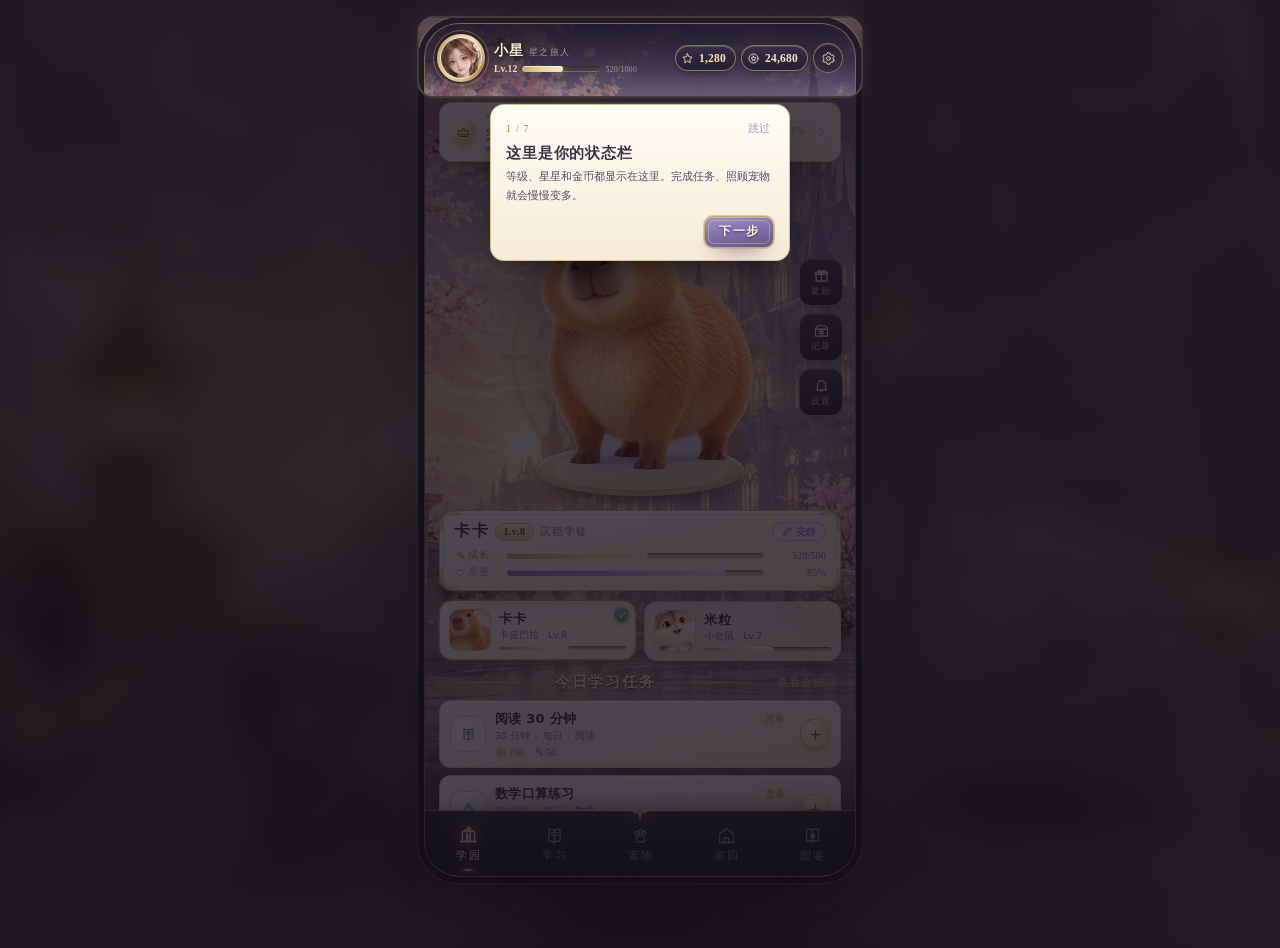
==== commit 253d4142: "feat: onboarding + pet frame fallback" ====
--- a/index.html
+++ b/index.html
@@ -102,6 +102,7 @@
   <script src="js/components/study-timer.js?v=5"></script>
   <script src="js/components/wardrobe.js?v=5"></script>
   <script src="js/components/parent-ui.js?v=5"></script>
+  <script src="js/components/onboarding.js?v=8"></script>
   <script src="js/components/modals.js?v=5"></script>
   <script src="js/views/home.js?v=5"></script>
   <script src="js/views/study.js?v=5"></script>
--- a/styles/polish.css
+++ b/styles/polish.css
@@ -391,3 +391,23 @@
   border-radius: 50%;
   background: #f0d59b;
 }
+
+/* 新手引导 --------------------------------------------------------------- */
+.onb { position: fixed; inset: 0; z-index: 9000; pointer-events: none; }
+.onb__spot {
+  position: fixed; border-radius: 14px;
+  box-shadow: 0 0 0 9999px rgba(16, 12, 24, 0.74), 0 0 0 2px rgba(240, 215, 160, 0.85), 0 0 26px rgba(240, 215, 160, 0.45);
+  transition: all 0.3s cubic-bezier(0.22, 0.9, 0.3, 1); pointer-events: none;
+}
+.onb__tip {
+  position: fixed; background: linear-gradient(180deg, #fffdf7, #f6ebd7);
+  border: 1px solid rgba(201, 169, 106, 0.7); border-radius: 14px; padding: 14px 15px 12px;
+  box-shadow: 0 18px 40px -20px rgba(0, 0, 0, 0.75); color: var(--ink-1); pointer-events: auto;
+  transition: all 0.28s cubic-bezier(0.22, 0.9, 0.3, 1);
+}
+.onb__head { display: flex; align-items: center; justify-content: space-between; }
+.onb__step { font-family: var(--font-num); font-size: 10px; letter-spacing: 0.12em; color: var(--gold-3); }
+.onb__skip { border: none; background: none; font-size: 11px; color: var(--ink-4); padding: 2px 4px; }
+.onb__tip h3 { font-family: var(--font-title); font-size: 14.5px; letter-spacing: 0.06em; margin: 6px 0 5px; }
+.onb__tip p { font-size: 11px; line-height: 1.72; color: var(--ink-2); margin: 0; }
+.onb__actions { margin-top: 10px; text-align: right; }
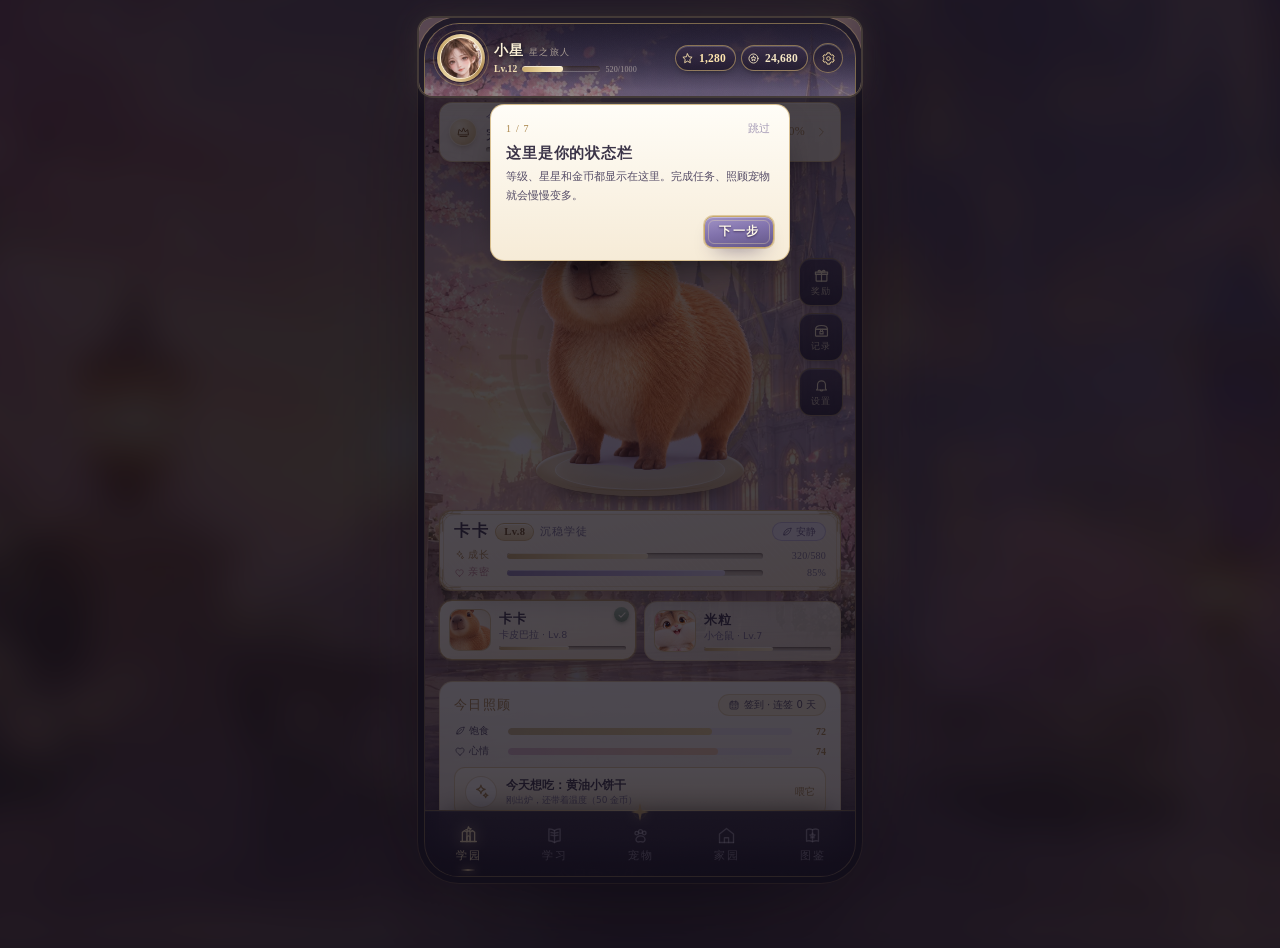
==== commit e6d09ed8: "feat: care system (checkin/wish/feed/weekly)" ====
--- a/index.html
+++ b/index.html
@@ -45,6 +45,7 @@
   <script src="js/store-world.js?v=5"></script>
   <script src="js/store-parent.js?v=5"></script>
   <script src="js/store-reset.js?v=7"></script>
+  <script src="js/store-retention.js?v=9"></script>
 </head>
 <body>
   <div id="boot-error" style="display:none;position:fixed;inset:0;z-index:99999;background:#FFFDF7;color:#2B2233;padding:18px;font:13px/1.6 -apple-system,'Microsoft YaHei',sans-serif;overflow:auto;">
@@ -103,6 +104,7 @@
   <script src="js/components/wardrobe.js?v=5"></script>
   <script src="js/components/parent-ui.js?v=5"></script>
   <script src="js/components/onboarding.js?v=8"></script>
+  <script src="js/components/care-sheet.js?v=9"></script>
   <script src="js/components/modals.js?v=5"></script>
   <script src="js/views/home.js?v=5"></script>
   <script src="js/views/study.js?v=5"></script>
--- a/styles/polish.css
+++ b/styles/polish.css
@@ -411,3 +411,308 @@
 .onb__tip h3 { font-family: var(--font-title); font-size: 14.5px; letter-spacing: 0.06em; margin: 6px 0 5px; }
 .onb__tip p { font-size: 11px; line-height: 1.72; color: var(--ink-2); margin: 0; }
 .onb__actions { margin-top: 10px; text-align: right; }
+
+/* 今日照顾 --------------------------------------------------------------- */
+.care-card {
+  margin: 10px 0 2px;
+  padding: 12px 14px 13px;
+  border-radius: 14px;
+  background: linear-gradient(180deg, rgba(255, 253, 247, 0.96), rgba(246, 235, 216, 0.92));
+  border: 1px solid rgba(201, 169, 106, 0.45);
+  box-shadow: 0 10px 22px -18px rgba(30, 20, 8, 0.8);
+}
+
+.care-card__head {
+  display: flex;
+  align-items: center;
+  justify-content: space-between;
+  margin-bottom: 8px;
+}
+
+.care-card__title {
+  font-family: var(--font-title);
+  font-size: 12.5px;
+  letter-spacing: 0.1em;
+  color: var(--gold-3);
+}
+
+.care-card__streak {
+  display: inline-flex;
+  align-items: center;
+  gap: 4px;
+  font-size: 10px;
+  color: var(--ink-2);
+  padding: 3px 9px;
+  border-radius: 999px;
+  background: rgba(243, 227, 188, 0.55);
+  border: 1px solid rgba(201, 169, 106, 0.4);
+}
+
+.care-card__bars {
+  display: flex;
+  flex-direction: column;
+  gap: 6px;
+  margin-bottom: 9px;
+}
+
+.care-bar {
+  display: grid;
+  grid-template-columns: 46px 1fr 26px;
+  align-items: center;
+  gap: 8px;
+  font-size: 10px;
+  color: var(--ink-2);
+}
+
+.care-bar__label {
+  display: inline-flex;
+  align-items: center;
+  gap: 3px;
+}
+
+.care-bar__track {
+  height: 7px;
+  border-radius: 999px;
+  background: rgba(174, 151, 238, 0.16);
+  overflow: hidden;
+}
+
+.care-bar__track i {
+  display: block;
+  height: 100%;
+  border-radius: 999px;
+  background: linear-gradient(90deg, #cbb98a, #e8cf94);
+  transition: width 0.4s ease;
+}
+
+.care-bar__track i.is-low {
+  background: linear-gradient(90deg, #d8a48e, #e7b59c);
+}
+
+.care-bar__track--mood i {
+  background: linear-gradient(90deg, #d9b7c6, #f0c9a8);
+}
+
+.care-bar b {
+  font-family: var(--font-num);
+  font-size: 10px;
+  color: var(--gold-3);
+  text-align: right;
+}
+
+.care-wish {
+  display: flex;
+  align-items: center;
+  gap: 9px;
+  width: 100%;
+  padding: 8px 10px;
+  border-radius: 11px;
+  background: linear-gradient(180deg, rgba(255, 250, 238, 0.95), rgba(243, 227, 188, 0.75));
+  border: 1px solid rgba(201, 169, 106, 0.5);
+  text-align: left;
+}
+
+.care-wish.is-done {
+  border-color: rgba(120, 150, 110, 0.5);
+  background: linear-gradient(180deg, rgba(246, 251, 240, 0.95), rgba(219, 235, 214, 0.8));
+}
+
+.care-wish__icon {
+  display: grid;
+  place-items: center;
+  width: 32px;
+  height: 32px;
+  flex-shrink: 0;
+  border-radius: 50%;
+  color: var(--gold-3);
+  background: rgba(255, 252, 245, 0.9);
+  border: 1px solid rgba(201, 169, 106, 0.45);
+}
+
+.care-wish__body {
+  flex: 1;
+  min-width: 0;
+}
+
+.care-wish__body b {
+  display: block;
+  font-size: 11.5px;
+  color: var(--ink-1);
+}
+
+.care-wish__body em {
+  display: block;
+  font-style: normal;
+  font-size: 9px;
+  color: var(--ink-3);
+  margin-top: 1px;
+}
+
+.care-wish__go {
+  font-size: 10px;
+  color: var(--gold-3);
+  flex-shrink: 0;
+}
+
+.care-week {
+  display: flex;
+  align-items: center;
+  gap: 8px;
+  margin-top: 9px;
+  font-size: 9.5px;
+  color: var(--ink-3);
+}
+
+.care-week__track {
+  flex: 1;
+  height: 6px;
+  border-radius: 999px;
+  background: rgba(174, 151, 238, 0.16);
+  overflow: hidden;
+}
+
+.care-week__track i {
+  display: block;
+  height: 100%;
+  background: linear-gradient(90deg, #b9d0a8, #e3ca96);
+  transition: width 0.4s ease;
+}
+
+.care-week__claim {
+  border: none;
+  background: linear-gradient(180deg, #f8eac6, #e5c995);
+  color: #6b4b1f;
+  font-size: 9.5px;
+  padding: 3px 9px;
+  border-radius: 999px;
+}
+
+.care-week__done {
+  color: var(--sage-3);
+}
+
+/* 食物面板 --------------------------------------------------------------- */
+.care-sheet {
+  position: fixed;
+  inset: 0;
+  z-index: 8000;
+  display: flex;
+  align-items: flex-end;
+  justify-content: center;
+  background: rgba(20, 14, 30, 0.55);
+  backdrop-filter: blur(2px);
+}
+
+.care-sheet__panel {
+  width: 100%;
+  max-width: 430px;
+  max-height: 78dvh;
+  overflow: auto;
+  padding: 16px 16px 22px;
+  border-radius: 18px 18px 0 0;
+  background: linear-gradient(180deg, #fffdf7, #f6ecd9);
+  border-top: 1px solid rgba(201, 169, 106, 0.6);
+  animation: sheetUp 0.28s cubic-bezier(0.22, 0.9, 0.3, 1);
+}
+
+@keyframes sheetUp {
+  from { transform: translateY(30px); opacity: 0; }
+  to { transform: none; opacity: 1; }
+}
+
+.care-sheet__head {
+  display: flex;
+  align-items: center;
+  justify-content: space-between;
+  margin-bottom: 4px;
+}
+
+.care-sheet__head b {
+  font-family: var(--font-title);
+  font-size: 15px;
+  letter-spacing: 0.06em;
+}
+
+.care-sheet__close {
+  border: none;
+  background: rgba(255, 252, 245, 0.9);
+  border-radius: 50%;
+  width: 26px;
+  height: 26px;
+  display: grid;
+  place-items: center;
+  color: var(--ink-3);
+}
+
+.care-sheet__hint {
+  font-size: 10.5px;
+  color: var(--ink-3);
+  margin-bottom: 10px;
+}
+
+.care-list {
+  display: flex;
+  flex-direction: column;
+  gap: 7px;
+}
+
+.care-item {
+  display: flex;
+  align-items: center;
+  gap: 9px;
+  padding: 8px 9px;
+  border-radius: 11px;
+  background: rgba(255, 253, 247, 0.9);
+  border: 1px solid rgba(201, 169, 106, 0.35);
+}
+
+.care-item__icon {
+  display: grid;
+  place-items: center;
+  width: 32px;
+  height: 32px;
+  border-radius: 50%;
+  color: var(--gold-3);
+  background: rgba(243, 227, 188, 0.55);
+  border: 1px solid rgba(201, 169, 106, 0.4);
+  flex-shrink: 0;
+}
+
+.care-item__body {
+  flex: 1;
+  min-width: 0;
+}
+
+.care-item__body b {
+  font-size: 11.5px;
+  color: var(--ink-1);
+}
+
+.care-item__body span {
+  display: block;
+  font-size: 9px;
+  color: var(--ink-3);
+}
+
+.care-item__wish {
+  font-style: normal;
+  font-size: 8.5px;
+  margin-left: 5px;
+  padding: 1px 5px;
+  border-radius: 999px;
+  background: #f6e3b6;
+  color: #8a5a22;
+}
+
+.care-item .btn {
+  height: 28px;
+  padding: 0 10px;
+  font-size: 10px;
+  flex-shrink: 0;
+}
+
+.care-sheet__note {
+  margin-top: 10px;
+  font-size: 9.5px;
+  color: var(--ink-4);
+}
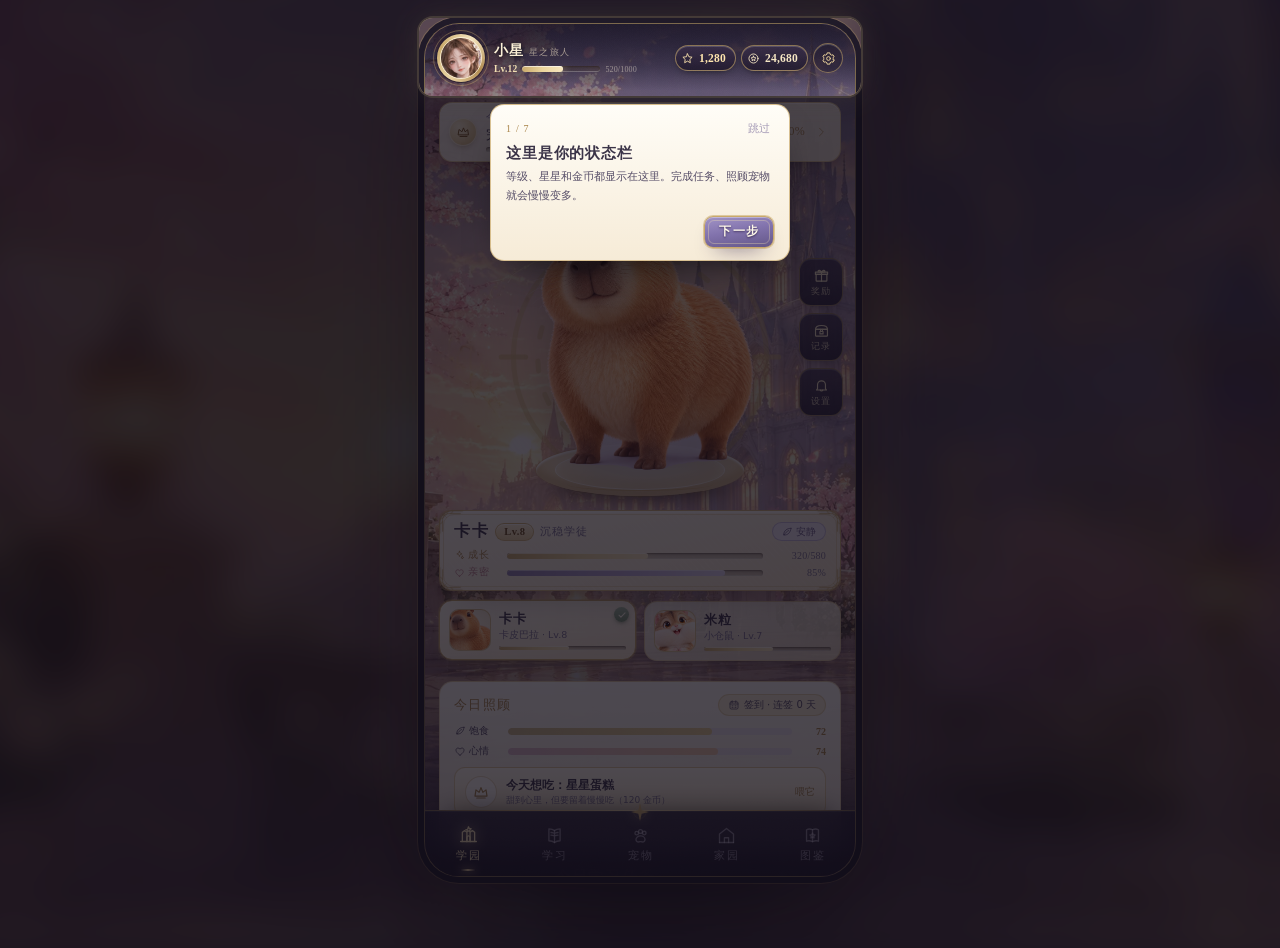
==== commit 430255dc: "feat: encounters + pet voice + pet care" ====
--- a/index.html
+++ b/index.html
@@ -46,6 +46,7 @@
   <script src="js/store-parent.js?v=5"></script>
   <script src="js/store-reset.js?v=7"></script>
   <script src="js/store-retention.js?v=9"></script>
+  <script src="js/store-encounter.js?v=9"></script>
 </head>
 <body>
   <div id="boot-error" style="display:none;position:fixed;inset:0;z-index:99999;background:#FFFDF7;color:#2B2233;padding:18px;font:13px/1.6 -apple-system,'Microsoft YaHei',sans-serif;overflow:auto;">
@@ -105,6 +106,7 @@
   <script src="js/components/parent-ui.js?v=5"></script>
   <script src="js/components/onboarding.js?v=8"></script>
   <script src="js/components/care-sheet.js?v=9"></script>
+  <script src="js/components/encounter.js?v=9"></script>
   <script src="js/components/modals.js?v=5"></script>
   <script src="js/views/home.js?v=5"></script>
   <script src="js/views/study.js?v=5"></script>
--- a/styles/polish.css
+++ b/styles/polish.css
@@ -716,3 +716,153 @@
   font-size: 9.5px;
   color: var(--ink-4);
 }
+
+/* 奇遇弹层 --------------------------------------------------------------- */
+.enc-mask {
+  position: fixed;
+  inset: 0;
+  z-index: 8500;
+  display: grid;
+  place-items: center;
+  padding: 22px;
+  background: rgba(18, 12, 26, 0.68);
+  backdrop-filter: blur(3px);
+}
+
+.enc-card {
+  width: 100%;
+  max-width: 330px;
+  border-radius: 18px;
+  overflow: hidden;
+  background: linear-gradient(180deg, #fffdf8, #f6ead4);
+  border: 1px solid rgba(201, 169, 106, 0.65);
+  box-shadow: 0 24px 60px -28px rgba(0, 0, 0, 0.85);
+  animation: encIn 0.32s cubic-bezier(0.2, 0.9, 0.3, 1);
+}
+
+@keyframes encIn {
+  from { transform: translateY(16px) scale(0.97); opacity: 0; }
+  to { transform: none; opacity: 1; }
+}
+
+.enc-card__art {
+  position: relative;
+  height: 86px;
+  background: radial-gradient(120% 90% at 50% 120%, rgba(240, 215, 160, 0.55), transparent 70%),
+    linear-gradient(180deg, #2a2038, #4a3a56);
+  display: grid;
+  place-items: center;
+  overflow: hidden;
+}
+
+.enc-card__star {
+  color: #f3dfaf;
+  filter: drop-shadow(0 0 12px rgba(243, 223, 175, 0.8));
+  animation: encStar 3.6s ease-in-out infinite;
+}
+
+@keyframes encStar {
+  0%, 100% { transform: scale(1) rotate(0); opacity: 0.9; }
+  50% { transform: scale(1.12) rotate(8deg); opacity: 1; }
+}
+
+.enc-card__glow {
+  position: absolute;
+  inset: -40% -10%;
+  background: radial-gradient(circle at 50% 60%, rgba(243, 223, 175, 0.35), transparent 60%);
+}
+
+.enc-card__body {
+  padding: 14px 16px 16px;
+}
+
+.enc-card__kicker {
+  font-size: 9.5px;
+  letter-spacing: 0.18em;
+  color: var(--gold-3);
+  margin-bottom: 3px;
+}
+
+.enc-card__title {
+  font-family: var(--font-title);
+  font-size: 17px;
+  letter-spacing: 0.08em;
+  margin-bottom: 7px;
+}
+
+.enc-card__text {
+  font-size: 12px;
+  line-height: 1.75;
+  color: var(--ink-2);
+  margin-bottom: 12px;
+}
+
+.enc-card__options {
+  display: flex;
+  flex-direction: column;
+  gap: 7px;
+}
+
+.enc-opt {
+  display: flex;
+  align-items: center;
+  gap: 8px;
+  width: 100%;
+  text-align: left;
+  padding: 10px 11px;
+  border-radius: 10px;
+  font-size: 12px;
+  color: var(--ink-1);
+  background: rgba(255, 253, 247, 0.92);
+  border: 1px solid rgba(201, 169, 106, 0.4);
+}
+
+.enc-opt:active {
+  transform: scale(0.98);
+}
+
+.enc-opt__dot {
+  width: 6px;
+  height: 6px;
+  border-radius: 50%;
+  background: var(--gold-3);
+  flex-shrink: 0;
+}
+
+.enc-card__result p {
+  font-size: 12px;
+  line-height: 1.8;
+  color: var(--ink-2);
+  margin-bottom: 12px;
+  padding: 10px;
+  border-radius: 10px;
+  background: rgba(255, 252, 240, 0.85);
+  border: 1px dashed rgba(201, 169, 106, 0.5);
+}
+
+/* 宠物页照料条 ----------------------------------------------------------- */
+.pet-care {
+  margin: 10px 0;
+  padding: 12px 14px;
+  border-radius: 14px;
+  background: linear-gradient(180deg, rgba(255, 253, 247, 0.96), rgba(246, 235, 216, 0.92));
+  border: 1px solid rgba(201, 169, 106, 0.45);
+}
+
+.pet-care__head {
+  display: flex;
+  align-items: center;
+  justify-content: space-between;
+  margin-bottom: 8px;
+}
+
+.pet-care__head b {
+  font-family: var(--font-title);
+  font-size: 12.5px;
+  letter-spacing: 0.1em;
+  color: var(--gold-3);
+}
+
+.pet-care .care-bar {
+  grid-template-columns: 46px 1fr 26px;
+}
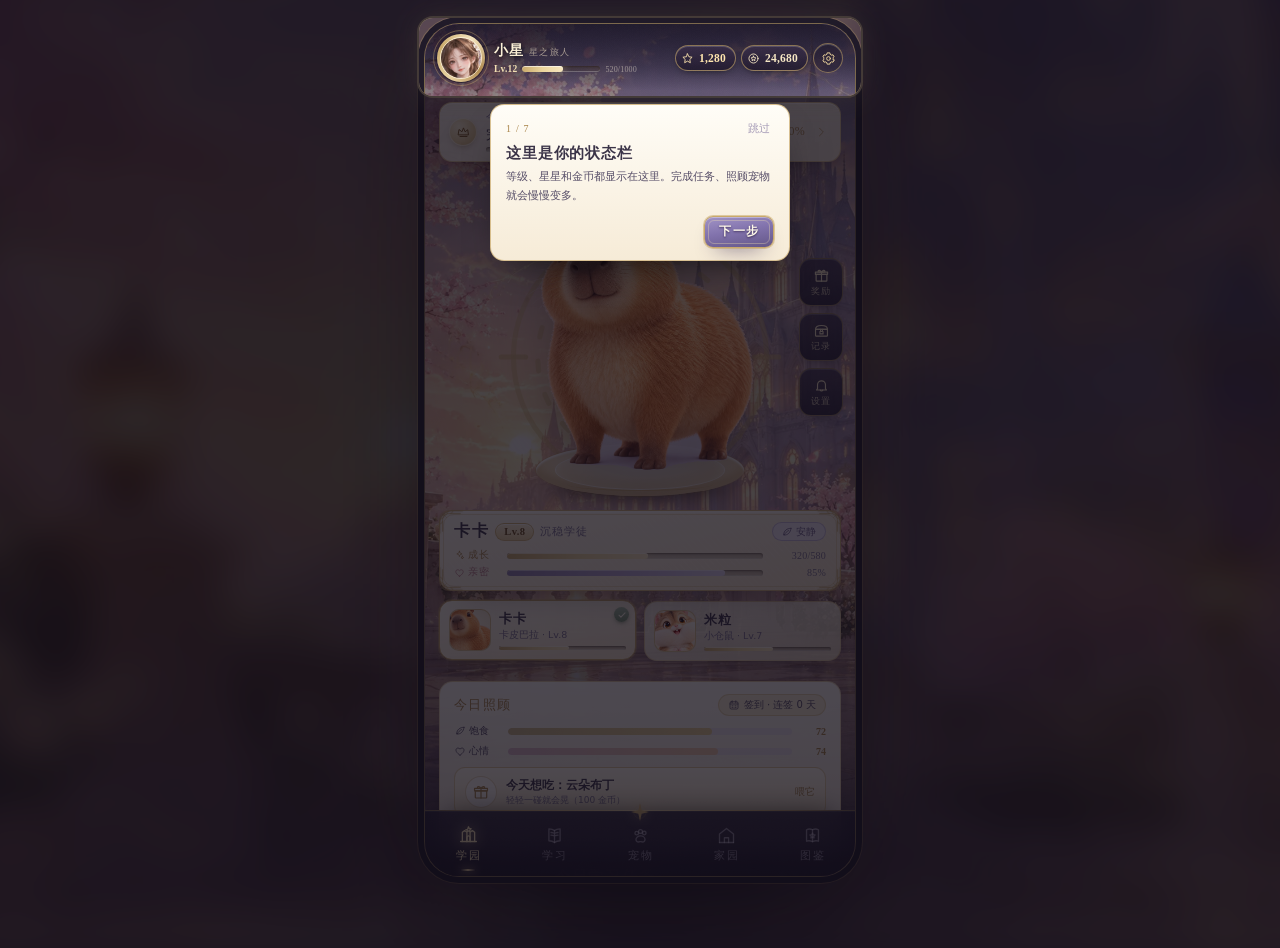
==== commit 59624274: "feat: tts voice lines" ====
--- a/index.html
+++ b/index.html
@@ -38,6 +38,7 @@
   <script src="js/profiles.js?v=7"></script>
   <script src="js/assets.js?v=5"></script>
   <script src="js/pets.js?v=5"></script>
+  <script src="js/data/voice.js?v=10"></script>
   <script src="js/data/catalog.js?v=5"></script>
   <script src="js/store.js?v=5"></script>
   <script src="js/data/wardrobe.js?v=5"></script>
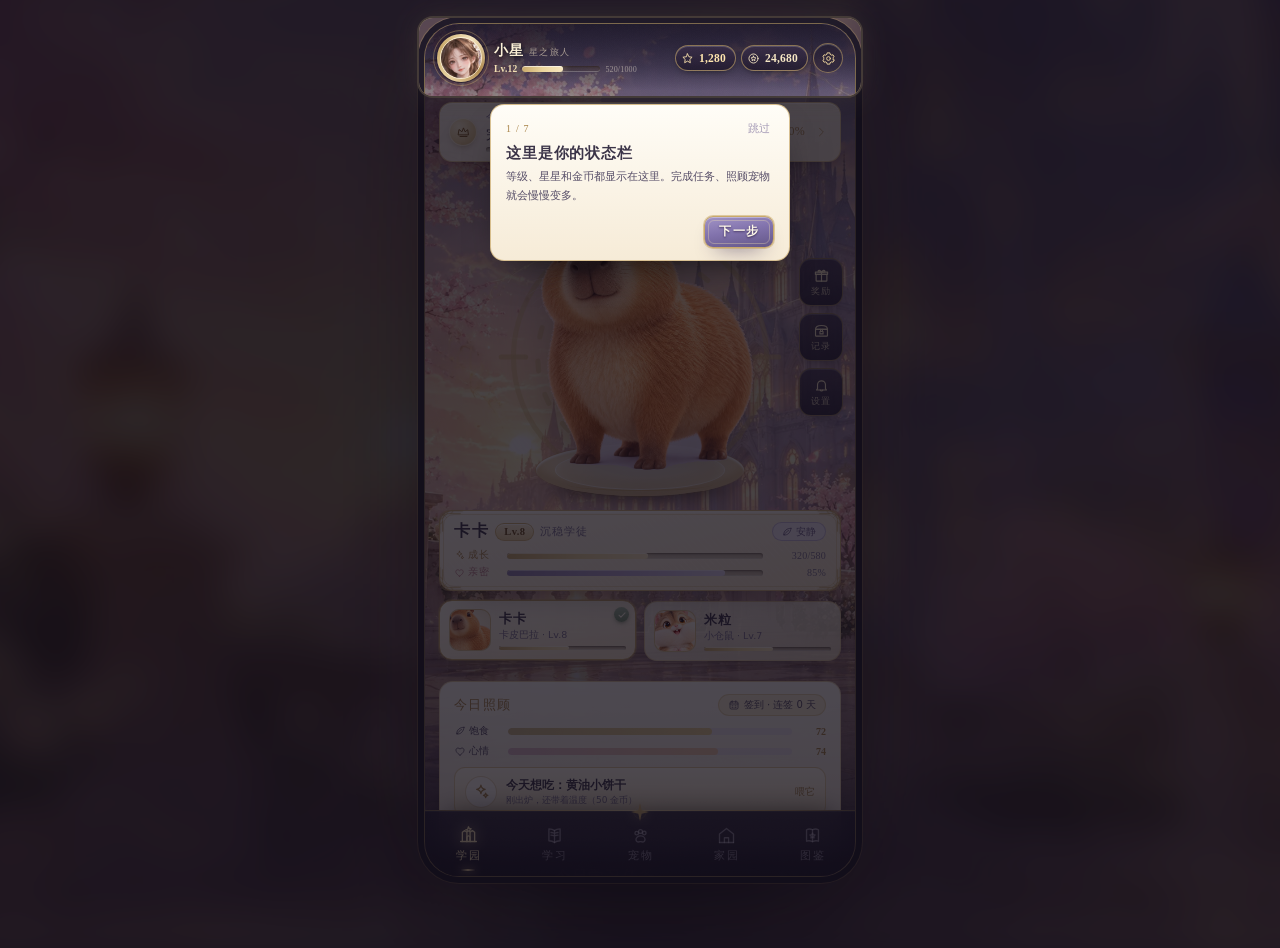
==== commit da422f02: "feat: bath/brush mini games" ====
--- a/index.html
+++ b/index.html
@@ -107,6 +107,7 @@
   <script src="js/components/parent-ui.js?v=5"></script>
   <script src="js/components/onboarding.js?v=8"></script>
   <script src="js/components/care-sheet.js?v=9"></script>
+  <script src="js/components/pet-game.js?v=11"></script>
   <script src="js/components/encounter.js?v=9"></script>
   <script src="js/components/modals.js?v=5"></script>
   <script src="js/views/home.js?v=5"></script>
--- a/styles/polish.css
+++ b/styles/polish.css
@@ -866,3 +866,130 @@
 .pet-care .care-bar {
   grid-template-columns: 46px 1fr 26px;
 }
+
+/* 形态长廊 --------------------------------------------------------------- */
+.form-gallery { margin: 10px 0; }
+
+.form-gallery__title {
+  font-family: var(--font-title);
+  font-size: 12.5px;
+  letter-spacing: 0.1em;
+  color: var(--gold-3);
+  margin-bottom: 8px;
+}
+
+.form-row {
+  display: flex;
+  gap: 8px;
+  overflow-x: auto;
+  padding-bottom: 4px;
+  scrollbar-width: none;
+}
+
+.form-row::-webkit-scrollbar { display: none; }
+
+.form-card {
+  flex: 0 0 92px;
+  padding: 8px 6px 7px;
+  border-radius: 12px;
+  background: linear-gradient(180deg, rgba(255, 253, 247, 0.96), rgba(246, 235, 216, 0.92));
+  border: 1px solid rgba(201, 169, 106, 0.45);
+  text-align: center;
+}
+
+.form-card.is-locked { opacity: 0.55; filter: grayscale(0.6); }
+
+.form-card__art {
+  display: block;
+  height: 74px;
+  margin-bottom: 4px;
+}
+
+.form-card__art img {
+  height: 100%;
+  width: auto;
+  max-width: 100%;
+  object-fit: contain;
+}
+
+.form-card b { display: block; font-size: 10px; color: var(--ink-1); }
+.form-card em { display: block; font-style: normal; font-size: 8.5px; color: var(--ink-4); margin-top: 1px; }
+
+.enc-card__art.has-img { height: 150px; }
+.enc-card__img {
+  position: absolute;
+  inset: 0;
+  width: 100%;
+  height: 100%;
+  object-fit: cover;
+  opacity: 0.92;
+}
+.enc-card__art.has-img .enc-card__star { display: none; }
+
+/* 洗澡 / 梳毛 ------------------------------------------------------------ */
+.pet-care__games { display: flex; gap: 8px; margin-top: 8px; }
+.pet-care__games .btn { flex: 1; }
+
+.pg-mask {
+  position: fixed; inset: 0; z-index: 8600;
+  display: grid; place-items: center; padding: 22px;
+  background: rgba(18, 12, 26, 0.64); backdrop-filter: blur(3px);
+}
+
+.pg-card {
+  width: 100%; max-width: 330px; padding: 16px;
+  border-radius: 18px;
+  background: linear-gradient(180deg, #fffdf8, #f6ead4);
+  border: 1px solid rgba(201, 169, 106, 0.65);
+  box-shadow: 0 24px 60px -28px rgba(0, 0, 0, 0.85);
+  animation: encIn 0.3s cubic-bezier(0.2, 0.9, 0.3, 1);
+}
+
+.pg-card__head { display: flex; align-items: center; justify-content: space-between; }
+.pg-card__head b { font-family: var(--font-title); font-size: 15px; letter-spacing: 0.06em; }
+.pg-card__close { border: none; background: rgba(255, 252, 245, 0.9); border-radius: 50%; width: 26px; height: 26px; display: grid; place-items: center; color: var(--ink-3); }
+.pg-card__hint { font-size: 10.5px; color: var(--ink-3); margin: 4px 0 10px; }
+
+.pg-stage {
+  position: relative; height: 190px; border-radius: 14px; overflow: hidden;
+  background: radial-gradient(80% 70% at 50% 30%, rgba(255, 255, 255, 0.9), rgba(226, 214, 190, 0.55));
+  border: 1px solid rgba(201, 169, 106, 0.35);
+}
+
+.pg-bubble {
+  position: absolute; border-radius: 50%;
+  background: radial-gradient(circle at 34% 28%, rgba(255, 255, 255, 0.98), rgba(214, 233, 240, 0.75) 55%, rgba(190, 216, 228, 0.35));
+  border: 1px solid rgba(255, 255, 255, 0.8);
+  box-shadow: 0 2px 8px rgba(120, 150, 160, 0.25), inset 0 0 8px rgba(255, 255, 255, 0.7);
+  animation: bubbleFloat 3.4s ease-in-out infinite;
+  cursor: pointer;
+}
+
+@keyframes bubbleFloat {
+  0%, 100% { transform: translateY(0) scale(1); }
+  50% { transform: translateY(-6px) scale(1.04); }
+}
+
+.pg-pet {
+  position: absolute; left: 50%; bottom: 8px; transform: translateX(-50%);
+  font-size: 10px; color: var(--ink-3);
+}
+
+.pg-stage--brush { display: grid; place-items: center; cursor: pointer; }
+
+.pg-pet--brush { position: static; font-size: 13px; color: var(--gold-3); }
+
+.pg-hint { margin-top: 6px; font-size: 10px; color: var(--ink-4); }
+
+.pg-progress {
+  height: 8px; margin: 12px 0 10px; border-radius: 999px;
+  background: rgba(174, 151, 238, 0.16); overflow: hidden;
+}
+
+.pg-progress i {
+  display: block; height: 100%;
+  background: linear-gradient(90deg, #a9d0c4, #e8cf94);
+  transition: width 0.3s ease;
+}
+
+.pg-card__foot { text-align: right; }
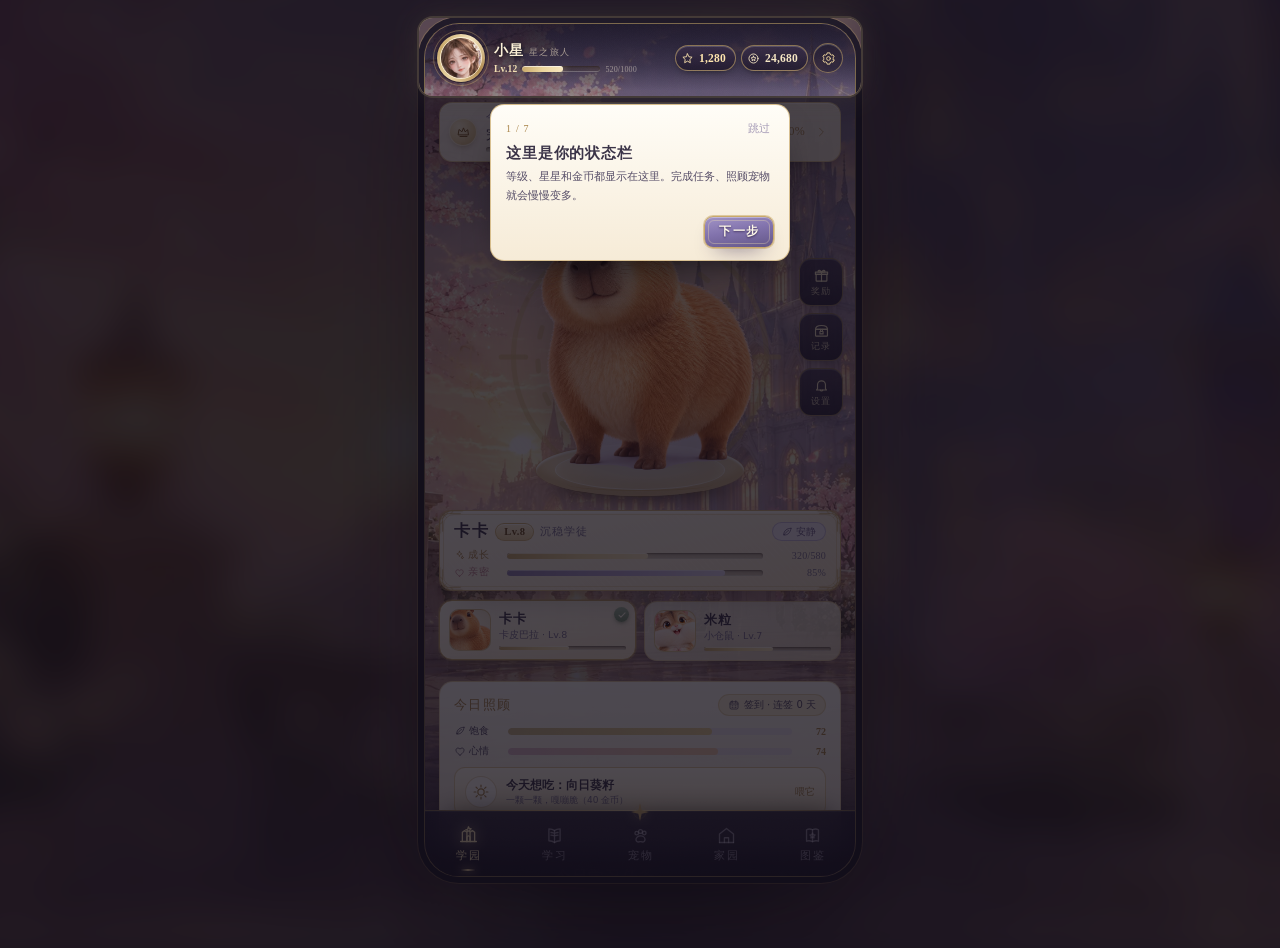
==== commit 6dd303f9: "auto backup: index.html" ====
--- a/index.html
+++ b/index.html
@@ -47,6 +47,7 @@
   <script src="js/store-parent.js?v=5"></script>
   <script src="js/store-reset.js?v=7"></script>
   <script src="js/store-retention.js?v=9"></script>
+  <script src="js/store-backup.js?v=12"></script>
   <script src="js/store-encounter.js?v=9"></script>
 </head>
 <body>
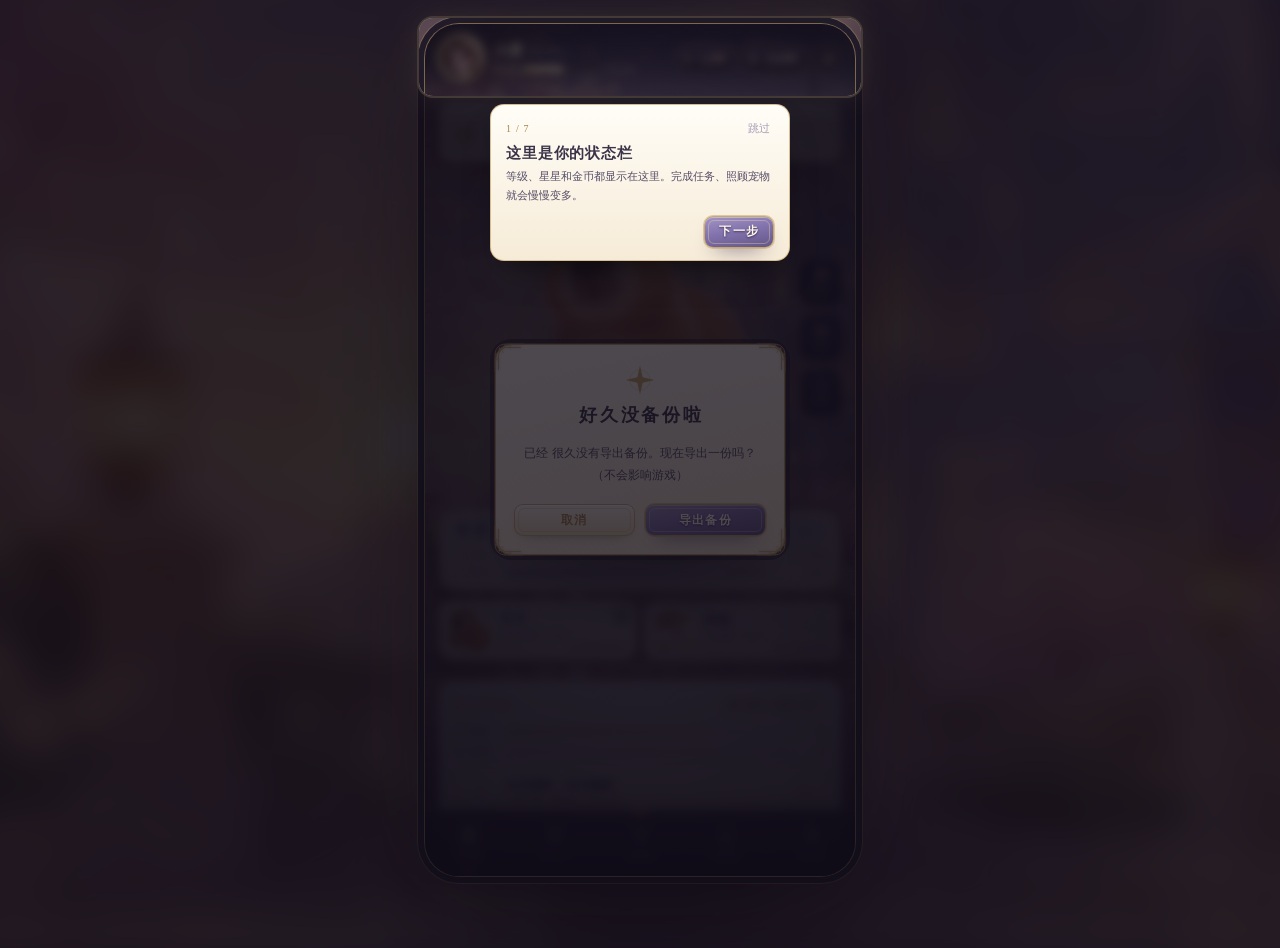
==== commit aba112ed: "anchor adjust: index.html" ====
--- a/index.html
+++ b/index.html
@@ -39,6 +39,7 @@
   <script src="js/assets.js?v=5"></script>
   <script src="js/pets.js?v=5"></script>
   <script src="js/data/voice.js?v=10"></script>
+  <script src="js/data/anchors.js?v=13"></script>
   <script src="js/data/catalog.js?v=5"></script>
   <script src="js/store.js?v=5"></script>
   <script src="js/data/wardrobe.js?v=5"></script>
--- a/styles/wardrobe.css
+++ b/styles/wardrobe.css
@@ -315,3 +315,49 @@
   font-size: 9.5px;
   color: var(--ink-3);
 }
+
+/* 套装收集 --------------------------------------------------------------- */
+.wd-sets { display: flex; flex-direction: column; gap: 6px; margin-bottom: 10px; }
+
+.wd-set {
+  display: flex; align-items: center; gap: 8px;
+  padding: 7px 10px; border-radius: 10px;
+  background: linear-gradient(180deg, rgba(255, 253, 247, 0.95), rgba(246, 235, 216, 0.9));
+  border: 1px solid rgba(201, 169, 106, 0.4);
+}
+
+.wd-set.is-done { border-color: rgba(201, 169, 106, 0.8); background: linear-gradient(180deg, #fff8e6, #f3e0b8); }
+
+.wd-set b { font-size: 11px; color: var(--ink-1); }
+
+.wd-set span { font-family: var(--font-num); font-size: 10px; color: var(--gold-3); }
+
+.wd-set em { font-style: normal; font-size: 9.5px; color: var(--sage-3); }
+
+.wd-set__bar {
+  flex: 1; height: 5px; border-radius: 999px;
+  background: rgba(174, 151, 238, 0.16); overflow: hidden;
+}
+
+.wd-set__bar i { display: block; height: 100%; background: linear-gradient(90deg, #cbb98a, #e8cf94); }
+
+/* 装扮微调 --------------------------------------------------------------- */
+.wd-adj-layer {
+  position: absolute; inset: 0; z-index: 6;
+  cursor: grab; touch-action: none;
+  border: 1px dashed rgba(201, 169, 106, 0.55);
+  border-radius: 12px;
+  background: rgba(255, 240, 200, 0.05);
+}
+
+.wd-adj-tools {
+  display: grid; grid-template-columns: repeat(5, 1fr); gap: 4px; margin-top: 6px;
+}
+
+.wd-adj-tools button {
+  height: 26px; border-radius: 7px; font-size: 10px; color: var(--ink-2);
+  border: 1px solid rgba(201, 169, 106, 0.4);
+  background: rgba(255, 252, 245, 0.9);
+}
+
+.wd-adj-tools button:active { transform: scale(0.95); }
